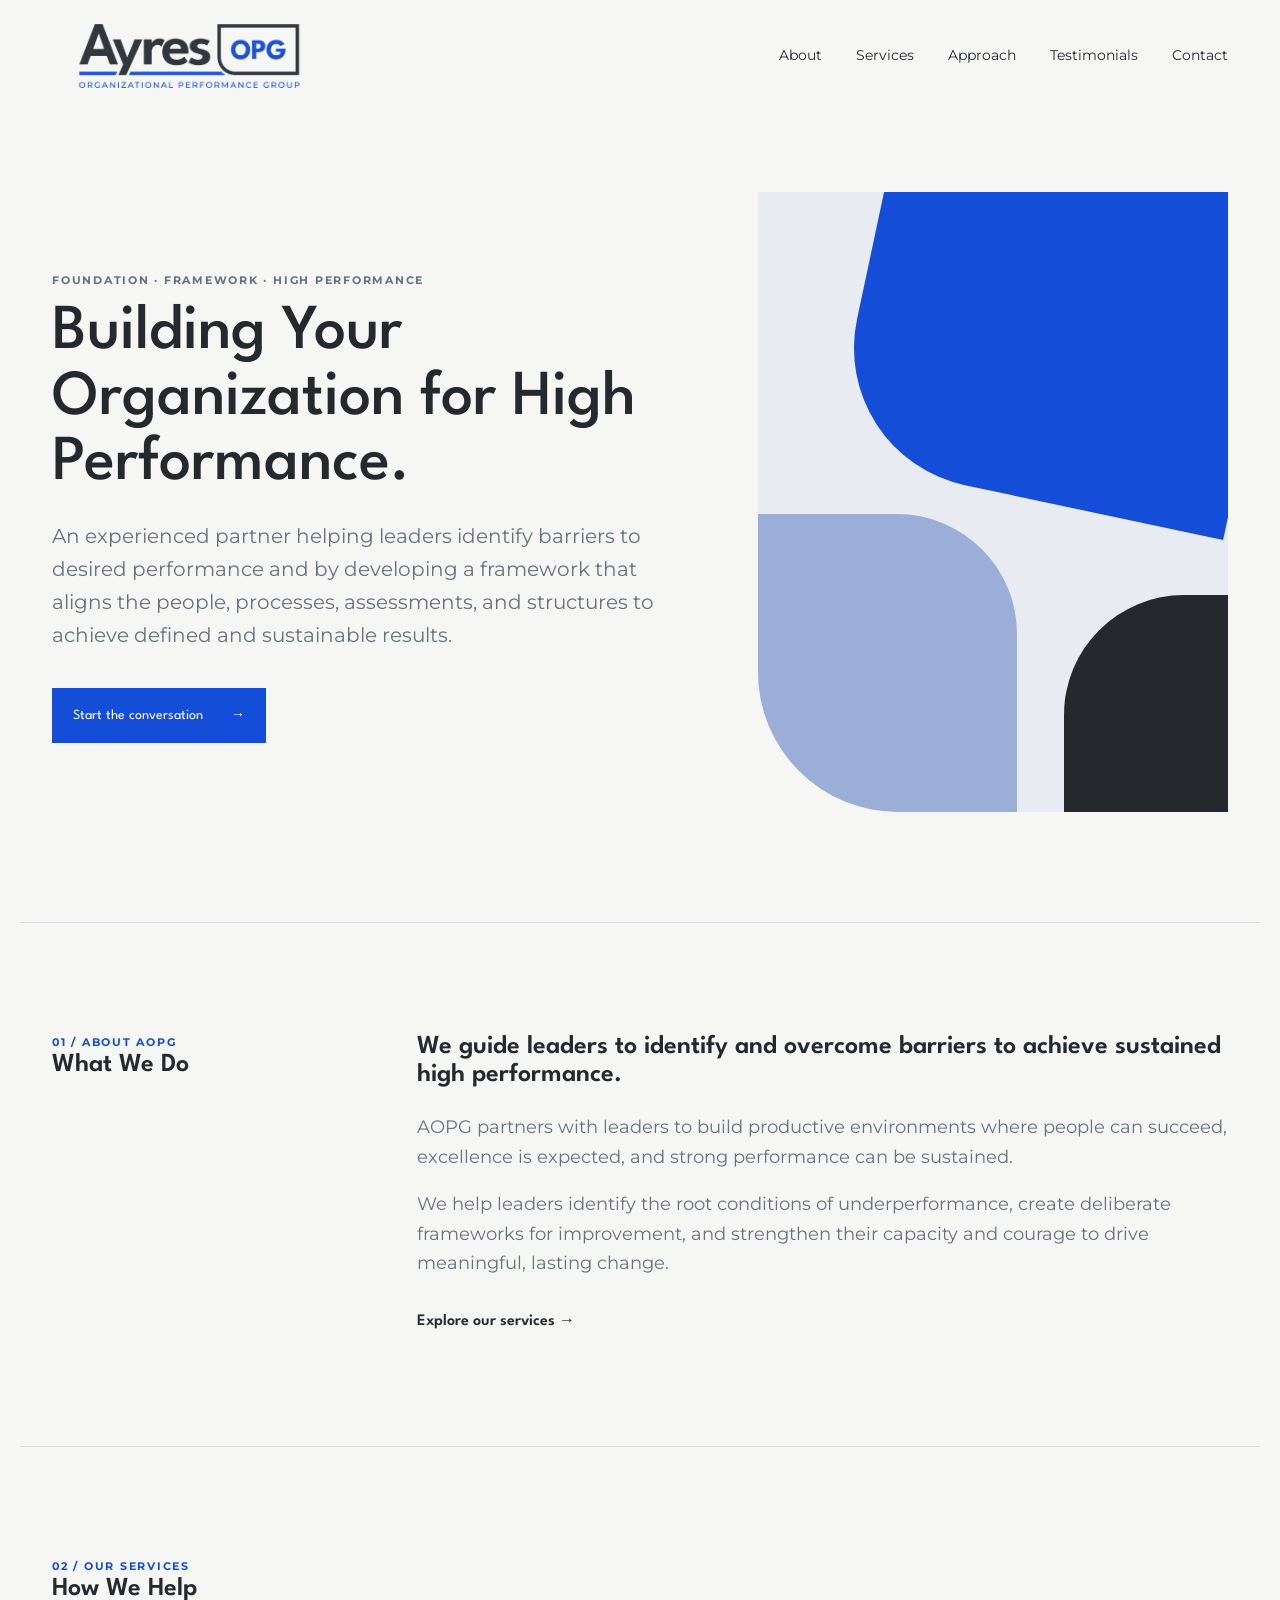
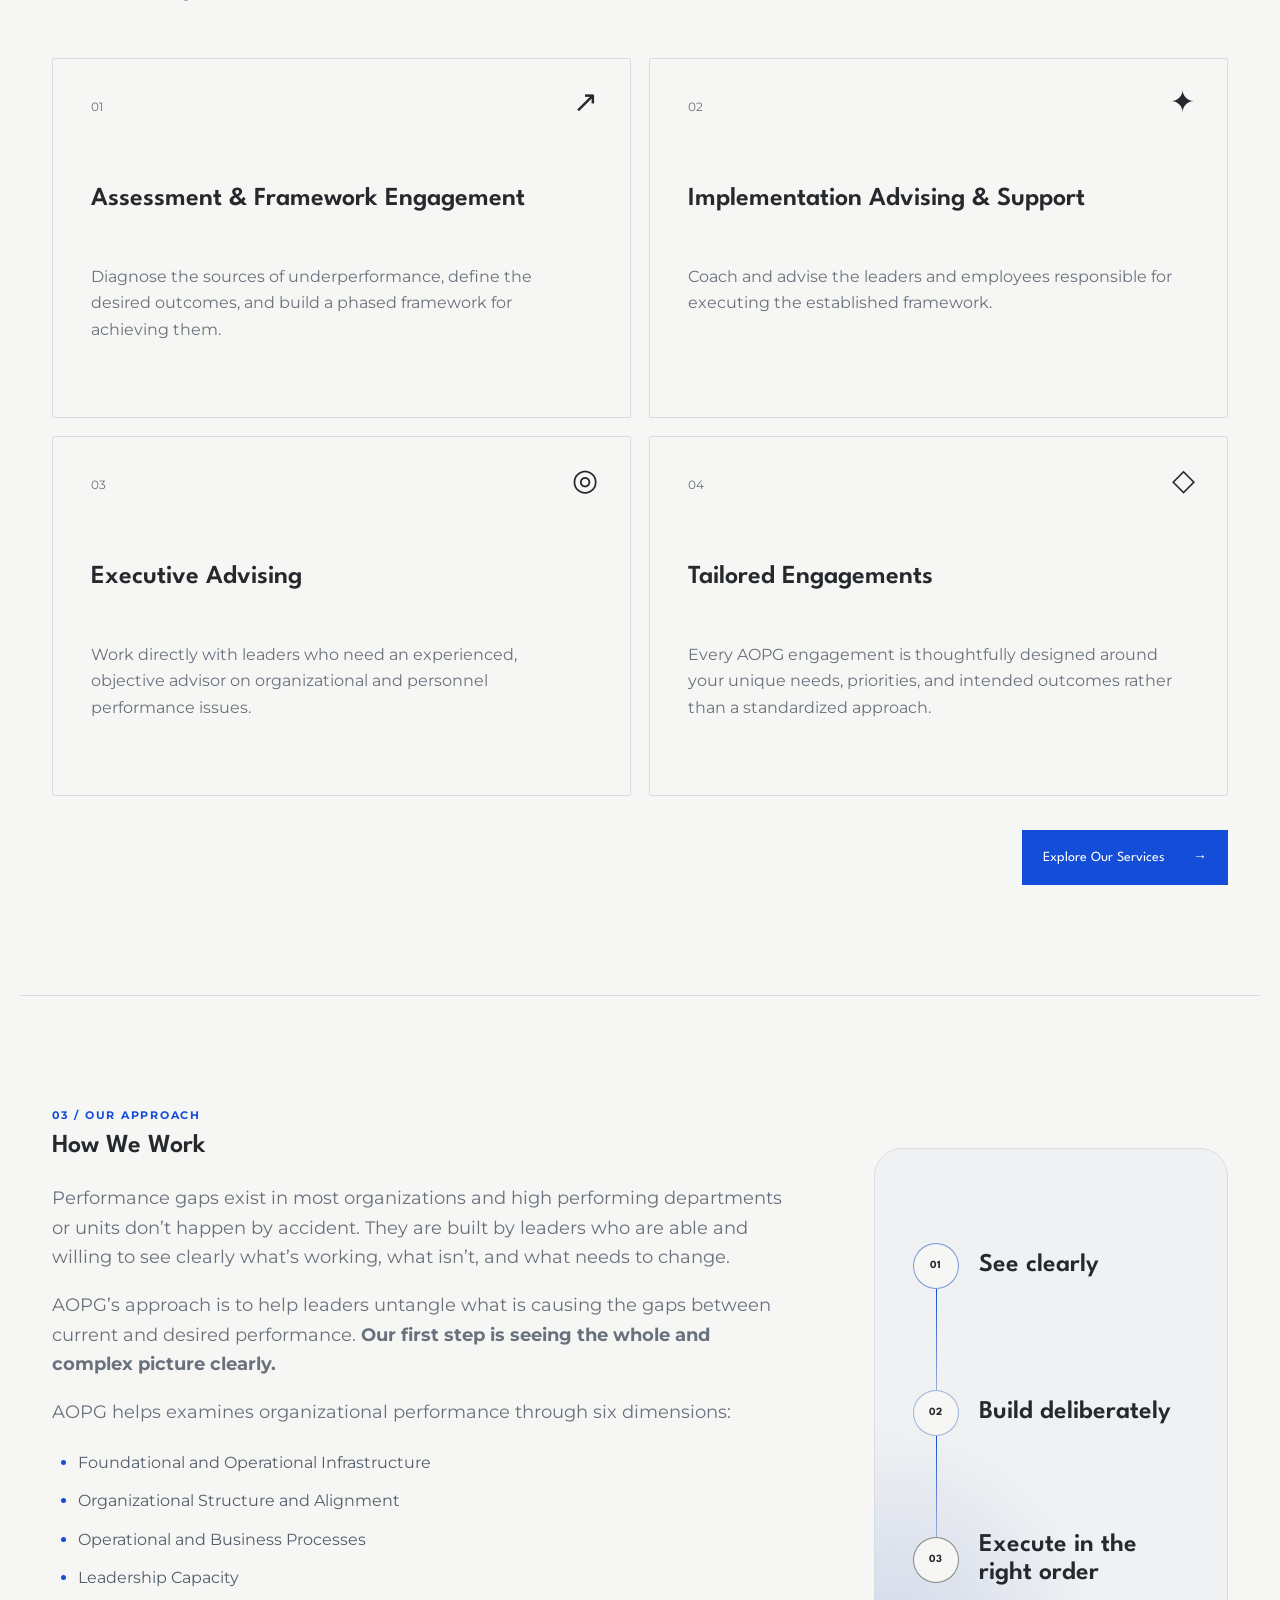
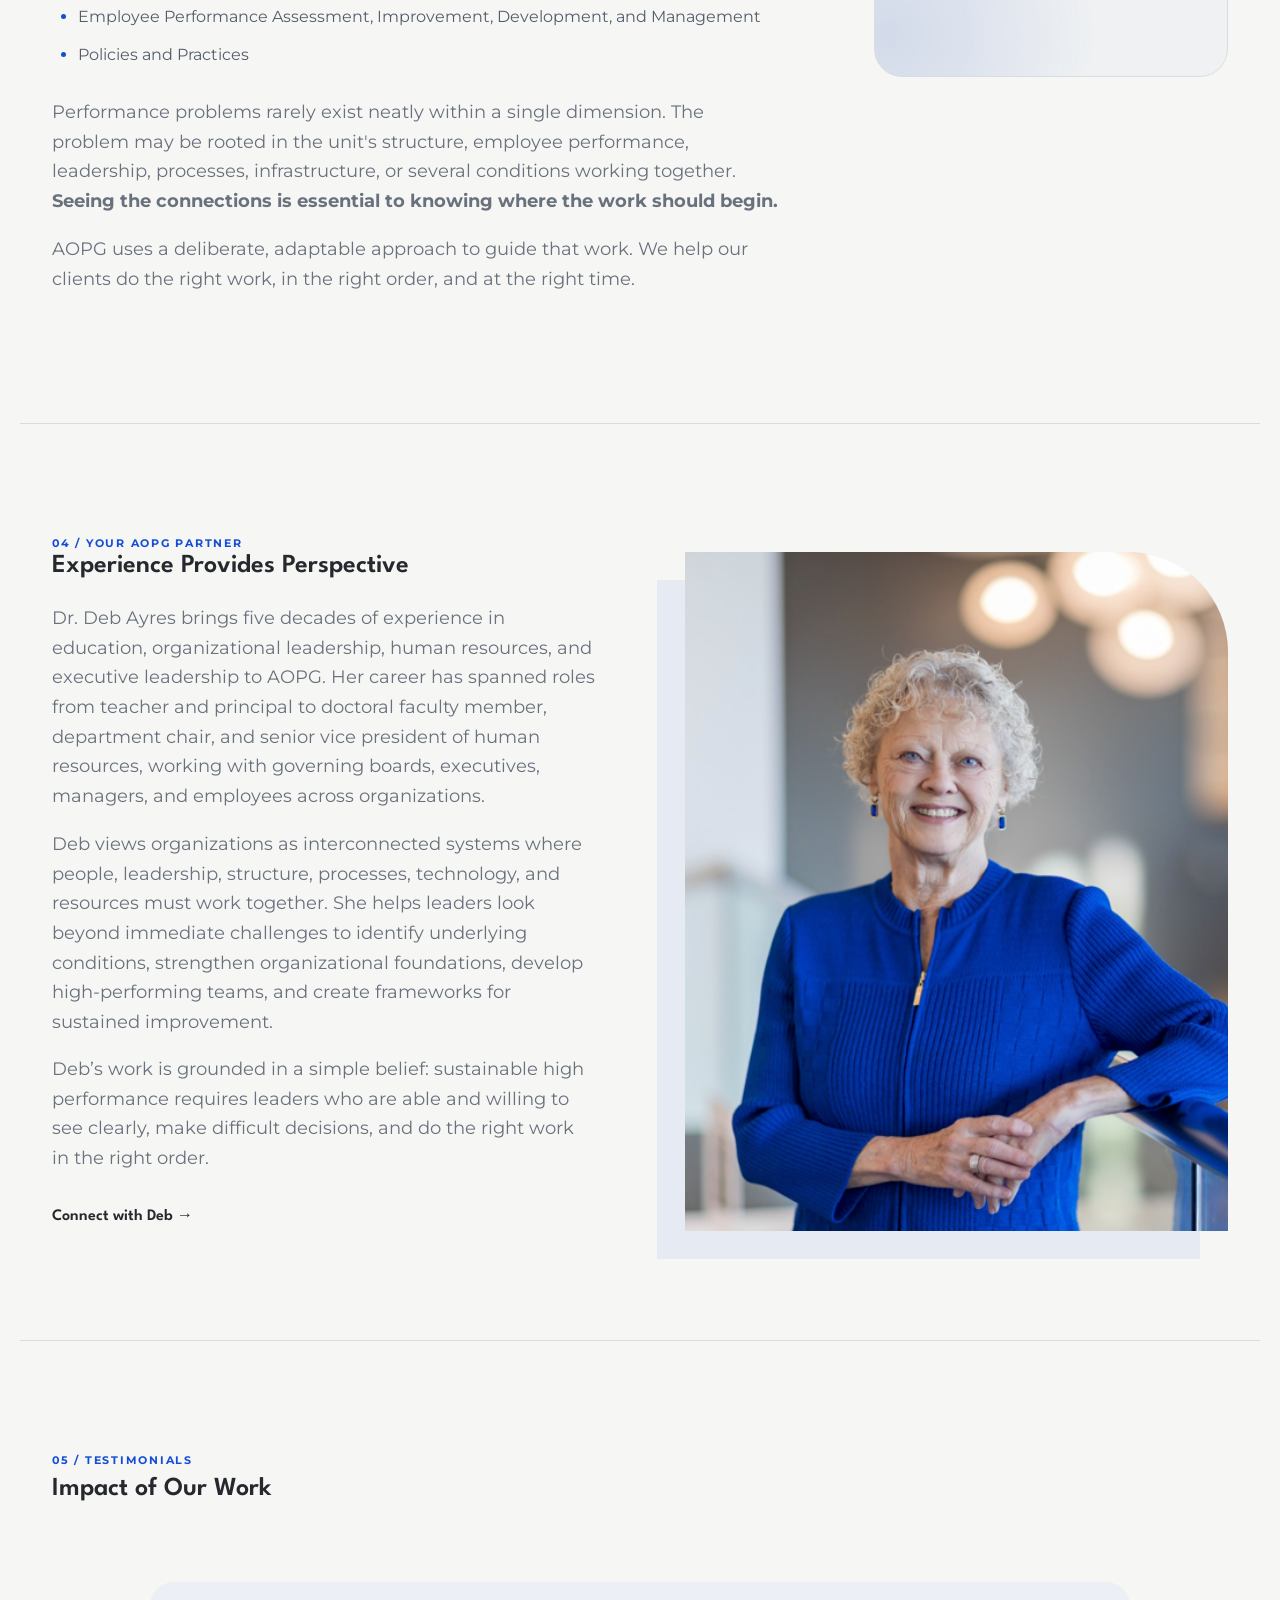
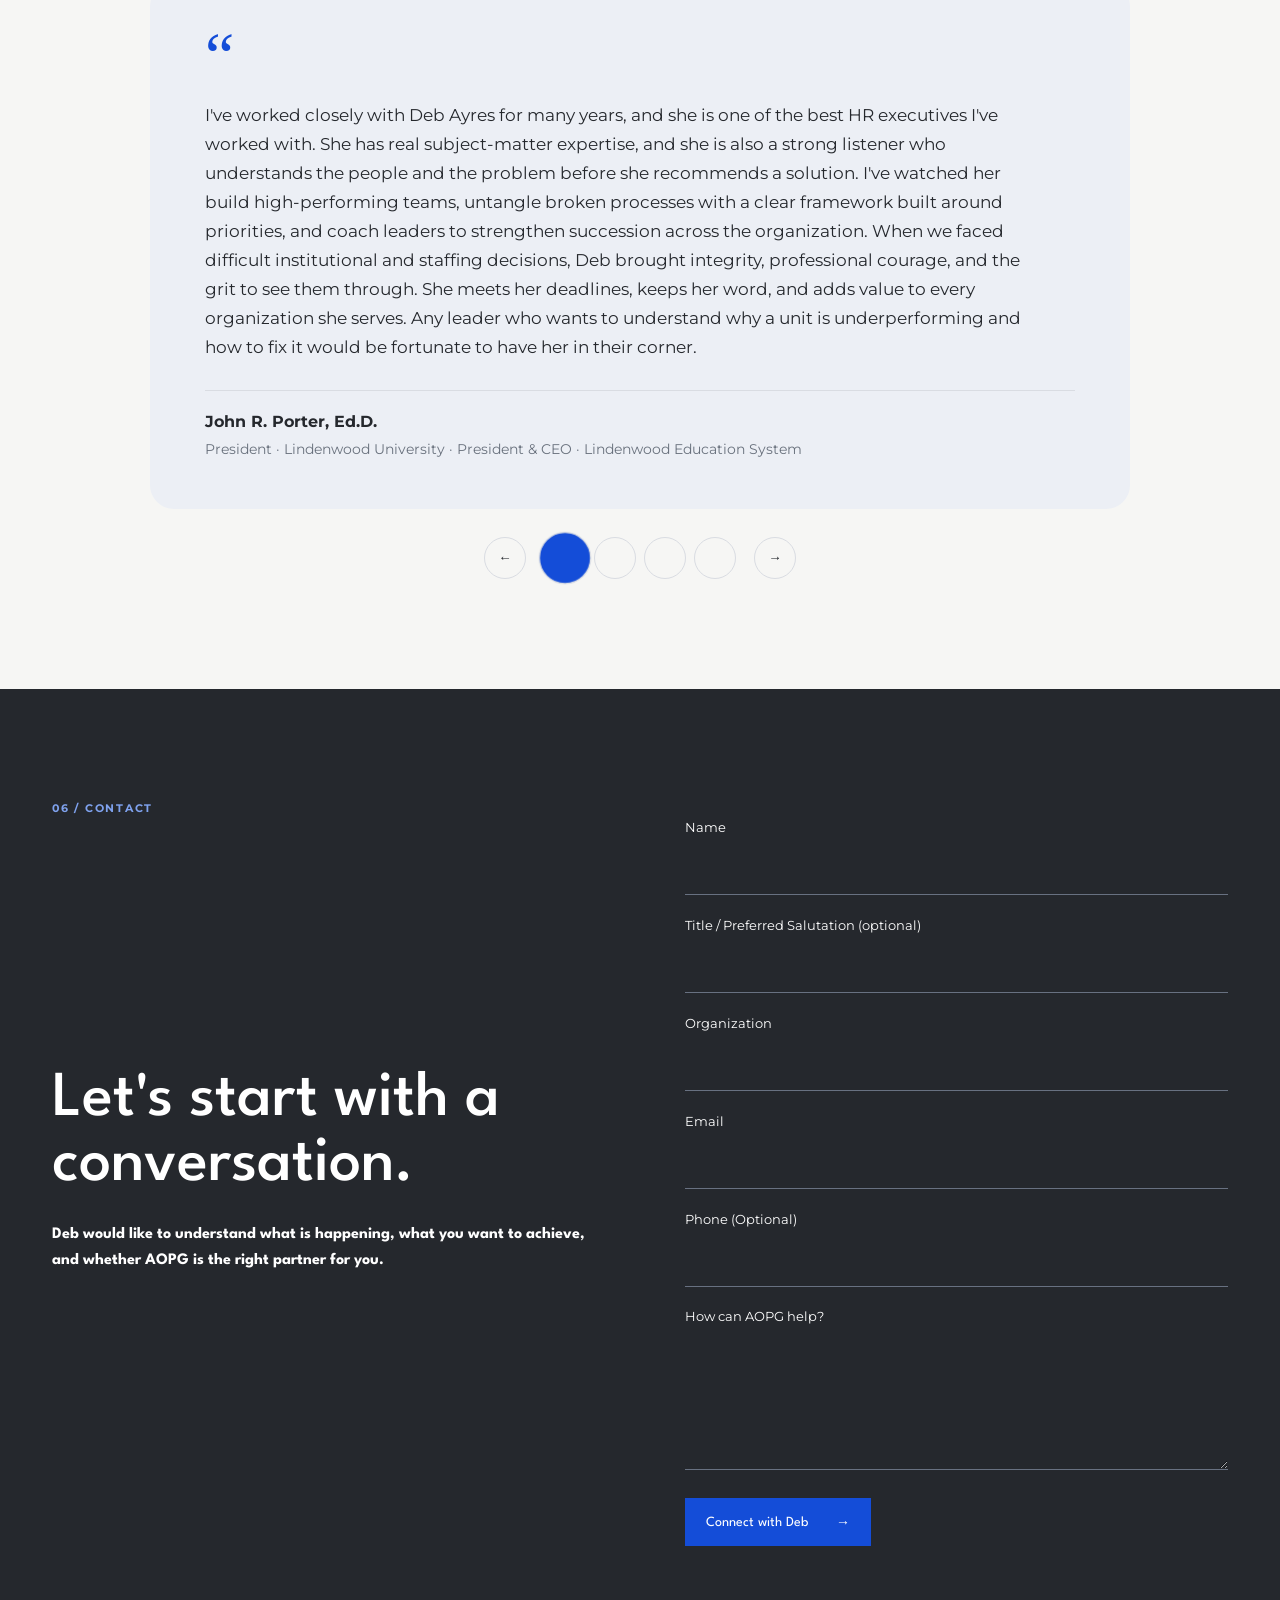
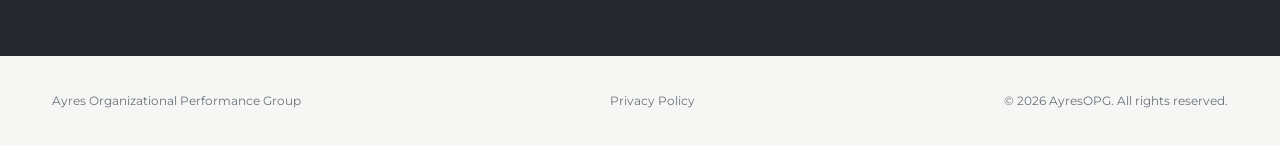
==== index.html @ f52b491e "Add files via upload" ====
<!doctype html>
<html lang="en">
<head>
  <meta charset="utf-8">
  <meta name="viewport" content="width=device-width, initial-scale=1">
  <meta name="description" content="Ayres Organizational Performance Group">
  <title>Ayres Organizational Performance Group</title>
  <link rel="preconnect" href="https://fonts.googleapis.com">
  <link rel="preconnect" href="https://fonts.gstatic.com" crossorigin>
  <link href="https://fonts.googleapis.com/css2?family=League+Spartan:wght@400;500;600;700&family=Montserrat:wght@400;500;600;700&display=swap" rel="stylesheet">
  <link rel="stylesheet" href="styles.css">
</head>
<body>
  <header class="site-header">
    <a class="brand" href="#top" aria-label="Ayres Organizational Performance Group home"><img src="logo1.png" alt="Ayres OPG"></a>
    <button class="menu-toggle" aria-expanded="false" aria-controls="site-nav">Menu</button>
    <nav id="site-nav" class="site-nav">
      <a href="#about">About</a>
      <a href="#services">Services</a>
      <a href="#approach">Approach</a>
      <a href="#testimonials">Testimonials</a>
      <a href="#contact" >Contact</a>
      <!-- <a class="nav-detail-link" href="services.html">Detailed Services</a> -->
    </nav>
  </header>

  <main id="top">
    <section class="hero section">
      <div class="hero-copy">
        <p class="eyebrow">Foundation · Framework · High Performance</p>
        <h2>Building Your Organization for High Performance.</h2>
        <p class="lead">An experienced partner helping leaders identify barriers to desired performance and by developing a framework that aligns the people, processes, assessments, and structures to achieve defined and sustainable results.</p>
        <a class="button" href="#contact">Start the conversation <span>→</span></a>
      </div>
      <div class="hero-art" aria-hidden="true">
        <div class="shape shape-one"></div>
        <div class="shape shape-two"></div>
        <div class="shape shape-three"></div>
      </div>
    </section>

<!-- 01 Intro Section -->

    <section id="about" class="intro section">
	<div class="section-heading">
      <div class="section-label">01 / About AOPG</div>
	  <h3>What We Do</h3>
	  <p></p>
	  </div>
      <div class="intro-content">
        <h3>We guide leaders to identify and overcome barriers to achieve sustained high performance.</h3>
        <p>AOPG partners with leaders to build productive environments where people can succeed, excellence is expected, and strong performance can be sustained.</p>
		<p>We help leaders identify the root conditions of underperformance, create deliberate frameworks for improvement, and strengthen their capacity and courage to drive meaningful, lasting change.</p>
        <a class="text-link" href="#services">Explore our services →</a>
      </div>
    </section>
	
<!-- End 01 Section -->

<!-- 02 Services Section -->

    <section id="services" class="services section">
      <div class="section-heading">
        <div class="section-label">02 / Our Services</div>
        <h3>How We Help</h3>
        <p></p>
      </div>

      <div class="service-grid">
        <article class="service-card">
          <span class="service-number">01</span>
          <div class="service-icon" aria-hidden="true"><span>↗</span></div>
          <h3>Assessment &amp; Framework Engagement</h3>
          <p>Diagnose the sources of underperformance, define the desired outcomes, and build a phased framework for achieving them.</p>
			<div class="service-hover-detail">AOPG helps leaders identify the causes of performance gaps, establish priorities, and build a deliberate framework for improvement—defining what needs to happen, in what order, and how success will be measured.</div>
          
        </article>
        <article class="service-card">
          <span class="service-number">02</span>
          <div class="service-icon" aria-hidden="true"><span>✦</span></div>
          <h3>Implementation Advising &amp; Support</h3>
          <p>Coach and advise the leaders and employees responsible for executing the established framework.</p>
			<div class="service-hover-detail">AOPG supports those responsible for the work as they put the framework into action. Advising and coaching help leaders navigate obstacles, assess progress, make necessary adjustments, and maintain focus on the desired outcomes. The client retains responsibility for execution.</div>
          
        </article>
        <article class="service-card">
          <span class="service-number">03</span>
          <div class="service-icon" aria-hidden="true"><span>◎</span></div>
          <h3>Executive Advising</h3>
          <p>Work directly with leaders who need an experienced, objective advisor on organizational and personnel performance issues.</p>
			<div class="service-hover-detail">Executive advising is integrated throughout AOPG engagements and is also available as a stand-alone service. Leaders can use AOPG as a trusted partner when evaluating difficult organizational or personnel issues, considering alternatives, making decisions, or determining the best path forward.</div>
          
        </article>
        <article class="service-card">
          <span class="service-number">04</span>
          <div class="service-icon" aria-hidden="true"><span>◇</span></div>
          <h3>Tailored Engagements</h3>
          <p>Every AOPG engagement is thoughtfully designed around your unique needs, priorities, and intended outcomes rather than a standardized approach.</p>
			<div class="service-hover-detail">Our work is driven by the information and understanding required to responsibly define the engagement to achieve your intended outcomes; not by a standardized template applied to all circumstances.  Recommended services will align with the breadth, depth, and level of engagement you request.</div>
          
        </article>
      </div>
      <div class="services-more">
        <a class="button" href="services.html">Explore Our Services <span>→</span></a>
      </div>
    </section>

<!-- End 02 Services Section -->

<!-- 03 Approach Section -->

    <section id="approach" class="split-section section">
      <div class="split-art" aria-hidden="true">
        <div class="abstract-circle"></div>
        <div class="abstract-square"></div>
      </div>
      <div class="split-copy">
        <div class="section-label">03 / Our Approach</div>
        <h3>How We Work</h3>
        <p>Performance gaps exist in most organizations and high performing departments or units don’t happen by accident. They are built by leaders who are able and willing to see clearly what’s working, what isn’t, and what needs to change.</p>
		<p>AOPG’s approach is to help leaders untangle what is causing the gaps between current and desired performance. <b>Our first step is seeing the whole and complex picture clearly.</b></p>
		<p>AOPG helps examines organizational performance through six dimensions:
		<ul>
			<li>Foundational and Operational Infrastructure</li>
			<li>Organizational Structure and Alignment</li>
			<li>Operational and Business Processes</li>
			<li>Leadership Capacity</li>
			<li>Employee Performance Assessment, Improvement, Development, and Management</li>
			<li>Policies and Practices</li>
		</ul></p>
		<p>Performance problems rarely exist neatly within a single dimension. The problem may be rooted in the unit's structure, employee performance, leadership, processes, infrastructure, or several conditions working together. <b>Seeing the connections is essential to knowing where the work should begin.</b></p>
		<p>AOPG uses a deliberate, adaptable approach to guide that work. We help our clients do the right work, in the right order, and at the right time.</p>
        
      </div>
    
      <div class="approach-visual" aria-hidden="true">
        <div class="approach-visual-line"></div>
        <div class="approach-step"><span>01</span><strong>See clearly</strong></div>
        <div class="approach-step"><span>02</span><strong>Build deliberately</strong></div>
        <div class="approach-step"><span>03</span><strong>Execute in the right order</strong></div>
      </div>
    </section>
	
<!-- End 03 Approach Section -->

<!-- 04 Leadership Section -->

    <section class="team section">
      <div class="section-label">04 / Your AOPG Partner</div>
      <div class="team-layout">
        <div>
          <h3>Experience Provides Perspective</h3>
          <p>Dr. Deb Ayres brings five decades of experience in education, organizational leadership, human resources, and executive leadership to AOPG. Her career has spanned roles from teacher and principal to doctoral faculty member, department chair, and senior vice president of human resources, working with governing boards, executives, managers, and employees across organizations.</p>
		  <p>Deb views organizations as interconnected systems where people, leadership, structure, processes, technology, and resources must work together. She helps leaders look beyond immediate challenges to identify underlying conditions, strengthen organizational foundations, develop high-performing teams, and create frameworks for sustained improvement.</p>
		  <p>Deb’s work is grounded in a simple belief: sustainable high performance requires leaders who are able and willing to see clearly, make difficult decisions, and do the right work in the right order.</p>
		  <a class="text-link" href="#contact">Connect with Deb →</a>
        </div>
        <div class="portrait-placeholder"><img src="https://hansentechllc.github.io/ayresopg/portrait.png" class="responsive-img" alt="Portrait of Deb Ayres"></div>
      </div>
    </section>

<!-- End 04 Leadership Section -->

<!-- 05 Testimonials Section -->

    <section id="testimonials" class="testimonials section">
      <div class="section-label">05 / Testimonials</div>
      <div class="testimonial-heading">
        <h3>Impact of Our Work</h3>
        <p></p>
      </div>

      <div class="testimonial-slider" aria-label="Client testimonials">
        <article class="testimonial-card active">
          <div class="quote-mark">“</div>
          <blockquote>I've worked closely with Deb Ayres for many years, and she is one of the best HR executives I've worked with. She has real subject-matter expertise, and she is also a strong listener who understands the people and the problem before she recommends a solution. I've watched her build high-performing teams, untangle broken processes with a clear framework built around priorities, and coach leaders to strengthen succession across the organization. When we faced difficult institutional and staffing decisions, Deb brought integrity, professional courage, and the grit to see them through. She meets her deadlines, keeps her word, and adds value to every organization she serves. Any leader who wants to understand why a unit is underperforming and how to fix it would be fortunate to have her in their corner. </blockquote>
          <div class="testimonial-person"><strong>John R. Porter, Ed.D.</strong><span>President · Lindenwood University · President & CEO · Lindenwood Education System</span></div>
        </article>
        <article class="testimonial-card">
          <div class="quote-mark">“</div>
          <blockquote>Dr. Ayres has a remarkable ability to balance the needs of an organization with the needs of its employees. She is knowledgeable, responsive, and always focused on finding practical solutions that support both the institution and its people. What I valued most was her willingness to challenge the status quo and look beyond the traditional way of doing things. She consistently brought innovative ideas and solutions to the table and was not afraid to ask the tough questions or challenge leadership to consider a bolder, better direction.<br>
She has a unique ability to take complex issues, see opportunities where others may see obstacles, and turn new ideas into practical strategies that move an organization forward. Her thoughtful approach, strong business acumen, and genuine commitment to employees made her an exceptional partner.<br>
Beyond her expertise, Dr. Ayres is the kind of leader and business partner people genuinely enjoy working with. I have no doubt that she will bring that same combination of insight, innovation, courage, and collaboration to her consulting work. Any organization looking for a strategic partner who will challenge conventional thinking and help them move confidently toward what’s next would be fortunate to work with her.</blockquote>
          <div class="testimonial-person"><strong>Jim Curran, MIB, GBDS</strong><span>Area Vice President · Gallagher St. Louis</span></div>
        </article>
        <article class="testimonial-card">
          <div class="quote-mark">“</div>
          <blockquote>I have had the privilege of working with Deb Ayres for nearly three decades.  Deb sees complex organizational challenges with remarkable clarity, leading to effective action plans that she and her team execute. Deb brings candor, sound judgment, and professional courage to her work with senior leaders, offering counsel that is both thoughtful and direct. She has a rare ability to cut through complexity, identify the decisions and actions that matter most, and keep leaders focused on achieving higher performance. Above all, Deb combines principled executive insight with an unwavering commitment to institutional excellence</blockquote>
          <div class="testimonial-person"><strong>Kevin McLaughlin, J.D.</strong><span>Co-Managing Partner · UB Greensfelder LLP</span></div>
        </article>
		<article class="testimonial-card">
          <div class="quote-mark">“</div>
          <blockquote>If your organization is struggling to understand why performance has stalled or what needs to change, Deb is exactly the type of advisor you want at the table. I have seen firsthand how effectively she evaluates talent, defines performance standards, strengthens team dynamics, and guides leaders through difficult organizational decisions. Deb combines strategic insight with a practical, people-centered approach that helps organizations make meaningful improvements without creating unnecessary upheaval. Her ability to align talent, culture, and organizational objectives consistently leads to stronger performance and better business outcomes. I recommend her without hesitation.</blockquote>
          <div class="testimonial-person"><strong>Edward Rataj, CCP, CECP, ACCP, MCCP</strong><span>Sr. Managing Director, Compensation Consulting · CBIZ</span></div>
        </article>
      </div>

      <div class="testimonial-controls">
        <button type="button" class="testimonial-prev" aria-label="Previous testimonial">←</button>
        <div class="testimonial-dots" aria-label="Choose testimonial"></div>
        <button type="button" class="testimonial-next" aria-label="Next testimonial">→</button>
      </div>
    </section>
	
<!-- End 05 Testimonials Section -->

<!-- 06 Contact Section -->

    <section id="contact" class="contact section">
      <div class="section-label">06 / Contact</div>
      <div class="contact-layout">
        <div>
          <h2>Let's start with a conversation.</h2>
          <p></p>
		  <h4>Deb would like to understand what is happening, what you want to achieve, and whether AOPG is the right partner for you.</h4>
          <!--<a class="button" href="mailto:hello@example.com">Start the Conversation <span>→</span></a>-->
        </div>
        <form class="contact-form" action="https://formspree.io/f/mrpepajr" method="POST">
          <input type="hidden" name="_subject" value="New AOPG website inquiry">
          <label>Name<input type="text" name="name" autocomplete="name" required></label>
		  <label>Title / Preferred Salutation (optional)<input type="text" name="title" autocomplete="title"></label>
		  <label>Organization<input type="text" name="organization" autocomplete="organization" required></label>
          <label>Email<input type="email" name="email" autocomplete="email" required></label>
		  <label>Phone (Optional)<input type="tel" name="phone" autocomplete="phone"></label>
          <label>How can AOPG help?<textarea name="message" rows="5" required></textarea></label>
          <button class="button" type="submit">Connect with Deb <span>→</span></button>
          <p class="form-status" role="status" aria-live="polite" hidden></p>
        </form>
      </div>
    </section>
	
<!-- End 06 Contact Section -->
	
  </main>

  <footer class="site-footer">
    <div>Ayres Organizational Performance Group</div>
    <!-- <div>Strategy · Leadership · Culture</div> -->
	<div><a href="privacy.html">Privacy Policy</a></div>
    <div>© 2026 AyresOPG. All rights reserved.</div>
  </footer>

  <script src="script.js"></script>
</body>
</html>
---- styles.css ----
* { box-sizing: border-box; }
:root {
  --ink: #1d2927;
  --muted: #68716f;
  --paper: #f7f5f0;
  --accent: #b37700;
  --teal: #9db9b1;
  --line: #d8d8d1;
  --max: 1240px;
}
html { scroll-behavior: smooth; }
body {
  margin: 0;
  color: var(--ink);
  background: var(--paper);
  font-family: "DM Sans", sans-serif;
  line-height: 1.65;
}
a { color: inherit; text-decoration: none; }
.site-header {
  position: sticky; top: 0; z-index: 10;
  display: flex; align-items: center; justify-content: space-between;
  max-width: var(--max); margin: auto; padding: 24px 32px;
  background: rgba(247,245,240,.92); backdrop-filter: blur(10px);
}
.brand { font-size: 14px; line-height: 1.05; font-weight: 700; letter-spacing: .14em; }
.site-nav { display: flex; gap: 34px; font-size: 14px; }
.site-nav a:hover, .text-link:hover { opacity: .55; }
.menu-toggle { display:none; border:0; background:none; font:inherit; }
.section { max-width: var(--max); margin: auto; padding: 110px 32px; }
.hero {
  min-height: 82vh; display:grid; grid-template-columns: 1.15fr .85fr;
  align-items:center; gap:70px; padding-top:80px;
}
.eyebrow, .section-label { text-transform:uppercase; letter-spacing:.16em; font-size:11px; font-weight:700; color:var(--muted); }
h1, h2, h3 { margin:0 0 24px; line-height:1.08; }
h1 { font-size: clamp(48px, 7vw, 92px); max-width:900px; font-weight:500; }
h1 em { font-family:"Playfair Display", serif; font-weight:500; }
h2 { font-size:clamp(38px, 5vw, 64px); font-weight:500; }
h3 { font-size:26px; font-weight:600; }
.lead { max-width:620px; color:var(--muted); font-size:20px; margin:0 0 36px; }
.button {
  display:inline-flex; gap:28px; align-items:center; padding:15px 20px;
  background:var(--ink); color:white; border:1px solid var(--ink);
  font-size:14px; transition:.2s ease;
}
.button:hover { background:transparent; color:var(--ink); }
.hero-art { min-height:560px; position:relative; }
.shape { position:absolute; }
.shape-one { width:58%; aspect-ratio:1; right:7%; top:4%; background:var(--accent); border-radius:48% 52% 42% 58%; transform:rotate(12deg); }
.shape-two { width:48%; aspect-ratio:1; left:2%; bottom:9%; background:var(--teal); border-radius:48% 52% 60% 40%; }
.shape-three { width:26%; aspect-ratio:1; right:0; bottom:0; background:var(--ink); border-radius:50%; }
.intro { display:grid; grid-template-columns: 1fr 2.5fr; gap:40px; border-top:1px solid var(--line); }
.intro-content { max-width:900px; }
.intro-content p, .section-heading p, .split-copy p, .team p, .contact p { color:var(--muted); font-size:18px; }
.text-link { display:inline-block; margin-top:12px; font-weight:600; }
.services { border-top:1px solid var(--line); }
.section-heading { max-width:760px; margin-bottom:55px; }
.service-grid { display:grid; grid-template-columns:repeat(2,1fr); gap:1px; background:var(--line); }
.service-card { background:var(--paper); min-height:330px; padding:40px; display:flex; flex-direction:column; }
.service-number { font-size:12px; color:var(--muted); margin-bottom:auto; }
.service-card p { color:var(--muted); max-width:520px; margin-top:0; }
.service-card a { margin-top:auto; font-weight:600; }
.split-section { display:grid; grid-template-columns:1fr 1fr; gap:90px; align-items:center; }
.split-art { min-height:500px; position:relative; background:#e8e5dd; overflow:hidden; }
.abstract-circle { position:absolute; width:65%; aspect-ratio:1; border-radius:50%; background:var(--teal); top:9%; left:14%; }
.abstract-square { position:absolute; width:35%; aspect-ratio:1; background:var(--accent); right:6%; bottom:7%; transform:rotate(18deg); }
.team { border-top:1px solid var(--line); }
.team-layout, .contact-layout { display:grid; grid-template-columns:1fr 1fr; gap:90px; align-items:center; }
.portrait-placeholder { min-height:460px; display:grid; place-items:center; background:#ddd9d0; color:#888; letter-spacing:.15em; }
.contact { background:var(--ink); color:white; max-width:none; padding-left:max(32px, calc((100vw - var(--max))/2 + 32px)); padding-right:max(32px, calc((100vw - var(--max))/2 + 32px)); }
.contact .section-label, .contact p { color:#bac2bf; }
.contact-form { display:grid; gap:20px; }
.contact-form label { font-size:13px; }
input, textarea { width:100%; display:block; margin-top:8px; padding:13px 0; border:0; border-bottom:1px solid #71807b; background:transparent; color:white; font:inherit; outline:none; }
.contact .button { margin-top:8px; justify-self:start; background:white; color:var(--ink); border-color:white; }
.contact .button:hover { background:transparent; color:white; }
.site-footer { max-width:var(--max); margin:auto; padding:35px 32px; display:flex; justify-content:space-between; gap:20px; font-size:12px; color:var(--muted); }

@media (max-width: 800px) {
  .site-header { padding:18px 22px; }
  .menu-toggle { display:block; cursor:pointer; }
  .site-nav { display:none; position:absolute; top:70px; left:0; right:0; padding:20px 22px; flex-direction:column; gap:16px; background:var(--paper); border-bottom:1px solid var(--line); }
  .site-nav.open { display:flex; }
  .section { padding:80px 22px; }
  .hero, .intro, .split-section, .team-layout, .contact-layout { grid-template-columns:1fr; gap:45px; }
  .hero { min-height:auto; padding-top:70px; }
  .hero-art { min-height:380px; }
  .service-grid { grid-template-columns:1fr; }
  .service-card { min-height:280px; }
  .split-art { min-height:360px; order:2; }
  .site-footer { flex-direction:column; padding:30px 22px; }
}

/* Scroll reveal / motion system */
.reveal, .reveal-left, .reveal-right, .reveal-pop {
  opacity: 0;
  will-change: transform, opacity;
  transition: opacity .8s cubic-bezier(.22,1,.36,1), transform .9s cubic-bezier(.22,1,.36,1);
}
.reveal { transform: translateY(42px); }
.reveal-left { transform: translateX(-55px); }
.reveal-right { transform: translateX(55px); }
.reveal-pop { transform: translateY(30px) scale(.88); }
.revealed { opacity: 1; transform: none; }

.hero .hero-copy > * { opacity: 0; transform: translateY(28px); animation: heroIn .85s cubic-bezier(.22,1,.36,1) forwards; }
.hero .hero-copy .eyebrow { animation-delay: .08s; }
.hero .hero-copy h1 { animation-delay: .18s; }
.hero .hero-copy .lead { animation-delay: .30s; }
.hero .hero-copy .button { animation-delay: .42s; }
.hero-art { animation: heroArtIn 1.2s cubic-bezier(.22,1,.36,1) .12s both; }
@keyframes heroIn { to { opacity: 1; transform: none; } }
@keyframes heroArtIn { from { opacity: 0; transform: translateY(45px) scale(.94) rotate(-3deg); } to { opacity: 1; transform: none; } }

.shape, .abstract-circle, .abstract-square { transition: transform 1.2s cubic-bezier(.22,1,.36,1); }
.hero-art:hover .shape-one { transform: rotate(18deg) translate(8px,-8px); }
.hero-art:hover .shape-two { transform: translate(-8px,8px); }
.hero-art:hover .shape-three { transform: translate(5px,-5px); }

.service-card { transition: transform .45s cubic-bezier(.22,1,.36,1), box-shadow .45s ease; }
.service-card:hover { transform: translateY(-10px); box-shadow: 0 22px 45px rgba(29,41,39,.10); position:relative; z-index:2; }
.service-card:hover .service-number { transform: translateX(7px); }
.service-number { display:inline-block; transition: transform .35s ease; }

@media (prefers-reduced-motion: reduce) {
  html { scroll-behavior: auto; }
  *, *::before, *::after { animation-duration: .01ms !important; animation-iteration-count: 1 !important; transition-duration: .01ms !important; }
  .reveal, .reveal-left, .reveal-right, .reveal-pop { opacity: 1; transform:none; }
}

/* Enhanced service cards */
.services { overflow: hidden; }
.service-grid { overflow: visible; background: transparent; gap: 18px; }
.service-card {
  position: relative; overflow: hidden; isolation: isolate;
  min-height: 360px; border: 1px solid var(--line); border-radius: 2px;
  padding: 38px;
  transition: transform .6s cubic-bezier(.22,1,.36,1), box-shadow .6s ease, border-color .4s ease;
}
.service-card::before {
  content:""; position:absolute; inset:0; z-index:-1;
  background: radial-gradient(circle at 85% 10%, rgba(220,165,161,.28), transparent 34%),
              linear-gradient(135deg, transparent 55%, rgba(157,185,177,.12));
  opacity:0; transform:scale(1.12);
  transition:opacity .6s ease, transform .8s cubic-bezier(.22,1,.36,1);
}
.service-card::after {
  content:""; position:absolute; width:150px; height:150px; right:-75px; top:-75px;
  border:0px solid rgba(29,41,39,.14); border-radius:50%;
  transition:transform .8s cubic-bezier(.22,1,.36,1), opacity .5s ease;
}
.service-card:nth-child(2)::before { background:radial-gradient(circle at 15% 85%, rgba(157,185,177,.30), transparent 36%), linear-gradient(135deg, transparent 55%, rgba(220,165,161,.10)); }
.service-card:nth-child(3)::before { background:radial-gradient(circle at 85% 85%, rgba(157,185,177,.25), transparent 35%), linear-gradient(135deg, rgba(220,165,161,.08), transparent 60%); }
.service-card:nth-child(4)::before { background:radial-gradient(circle at 15% 15%, rgba(220,165,161,.25), transparent 35%), linear-gradient(135deg, transparent 55%, rgba(157,185,177,.12)); }
.service-card:hover { transform:translateY(-14px) rotate(-.4deg); box-shadow:0 28px 60px rgba(29,41,39,.13); border-color:rgba(29,41,39,.28); }
.service-card:hover::before { opacity:1; transform:scale(1); }
.service-card:hover::after { transform:scale(1.7); opacity:.5; }
.service-icon {
  position:absolute; top:31px; right:32px; width:58px; height:58px;
  display:grid; place-items:center; border:1px solid rgba(29,41,39,.16);
  border-radius:50%; font-size:25px;
  transition:transform .65s cubic-bezier(.22,1,.36,1), background .4s ease;
}
.service-card:hover .service-icon { transform:rotate(18deg) scale(1.12); background:rgba(255,255,255,.42); }
.service-card h3 { margin-top:68px; position:relative; z-index:2; }
.service-card p, .service-card a { position:relative; z-index:2; }
.service-card p { transition:transform .45s ease; }
.service-card:hover p { transform:translateY(-2px); }
.service-card a { display:inline-flex; align-items:center; gap:12px; width:fit-content; }
.card-arrow {
  display:inline-grid; place-items:center; width:27px; height:27px;
  border:1px solid currentColor; border-radius:50%; font-size:13px;
  transition:transform .4s ease;
}
.service-card:hover .card-arrow { transform:translate(4px,-4px); }

/* Testimonials */
.testimonials { border-top:1px solid var(--line); overflow:hidden; }
.testimonial-heading { display:flex; justify-content:space-between; align-items:end; gap:40px; margin:5px 0 55px; }
.testimonial-heading h2 { margin:0; }
.testimonial-heading p { max-width:360px; margin:0 0 5px; color:var(--muted); font-size:17px; }
.testimonial-slider { position:relative; min-height:360px; max-width:980px; margin:auto; }
.testimonial-card {
  position:absolute; inset:0; padding:48px 55px; background:#ebe8e0;
  opacity:0; transform:translateX(55px) scale(.97); pointer-events:none;
  transition:opacity .55s ease, transform .7s cubic-bezier(.22,1,.36,1);
}
.testimonial-card.active { opacity:1; transform:none; pointer-events:auto; }
.quote-mark { font-family:"Playfair Display",serif; font-size:80px; line-height:.65; color:var(--accent); }
.testimonial-card blockquote { margin:20px 0 35px; max-width:820px; font-family:"Playfair Display",serif; font-size:clamp(25px,3vw,38px); line-height:1.25; }
.testimonial-person { display:flex; flex-direction:column; gap:2px; }
.testimonial-person span { color:var(--muted); font-size:14px; }
.testimonial-controls { display:flex; justify-content:center; align-items:center; gap:18px; margin-top:28px; }
.testimonial-controls button {
  width:42px; height:42px; border:1px solid var(--line); border-radius:50%;
  background:transparent; color:var(--ink); cursor:pointer; transition:.25s ease;
}
.testimonial-controls button:hover { background:var(--ink); color:white; border-color:var(--ink); }
.testimonial-dots { display:flex; gap:8px; }
.testimonial-dot { width:7px; height:7px; padding:0; border:0; border-radius:50%; background:var(--line); cursor:pointer; }
.testimonial-dot.active { background:var(--ink); transform:scale(1.25); }

@media (max-width:800px) {
  .site-nav { max-height:80vh; overflow:auto; }
  .service-grid { gap:14px; }
  .service-card { min-height:330px; padding:30px; }
  .service-icon { top:24px; right:24px; width:50px; height:50px; }
  .service-card h3 { margin-top:60px; }
  .testimonial-heading { display:block; margin-bottom:35px; }
  .testimonial-heading p { margin-top:18px; }
  .testimonial-slider { min-height:460px; }
  .testimonial-card { padding:35px 28px; }
  .testimonial-card blockquote { font-size:27px; }
}
@media (prefers-reduced-motion:reduce) {
  .service-card:hover { transform:none; }
  .service-card::before,.service-card::after,.service-icon,.card-arrow { transition:none; }
}


/* Service hover details */
.service-hover-detail {
  position: absolute; left: 38px; right: 38px; bottom: 72px;
  padding: 16px 18px; background: rgba(247,245,240,.94);
  border-left: 2px solid var(--accent); color: var(--ink);
  font-size: 14px; line-height: 1.5; opacity: 0;
  transform: translateY(14px); pointer-events: none;
  transition: opacity .4s ease, transform .5s cubic-bezier(.22,1,.36,1); z-index: 3;
}
.service-card:hover .service-hover-detail,
.service-card:focus-within .service-hover-detail { opacity: 1; transform: none; }
.service-card:hover p { opacity: .35; }
.nav-detail-link { font-weight: 600; }
.services-more { display:flex; justify-content:flex-end; margin-top:34px; }

/* Dedicated services page */
.detail-hero {
  min-height:76vh; display:grid; grid-template-columns:1.1fr .9fr;
  align-items:center; gap:70px; padding-top:80px;
}
.detail-hero-copy h1 { max-width:820px; }
.detail-hero-art { min-height:500px; position:relative; overflow:hidden; }
.detail-shape { position:absolute; }
.detail-shape-one { width:66%; aspect-ratio:1; right:6%; top:4%; background:var(--teal); border-radius:52% 48% 40% 60%; transform:rotate(-12deg); }
.detail-shape-two { width:44%; aspect-ratio:1; left:4%; bottom:8%; background:var(--accent); border-radius:50%; }
.detail-shape-three { width:23%; aspect-ratio:1; right:0; bottom:0; background:var(--ink); border-radius:50%; }
.detail-intro { display:grid; grid-template-columns:1fr 2.5fr; gap:40px; border-top:1px solid var(--line); }
.detail-intro > div:last-child { max-width:900px; }
.detail-intro p { color:var(--muted); font-size:18px; }
.service-detail-list { padding-top:30px; }
.service-detail-block {
  position:relative; display:grid; grid-template-columns:90px 1fr 220px; gap:45px;
  padding:85px 0; border-top:1px solid var(--line); overflow:hidden;
}
.service-detail-block:last-child { border-bottom:1px solid var(--line); }
.service-detail-index { font-size:13px; color:var(--muted); letter-spacing:.12em; }
.service-detail-copy { position:relative; z-index:2; max-width:760px; }
.service-detail-copy h2 { max-width:760px; margin-bottom:25px; }
.service-detail-copy > p:not(.eyebrow) { color:var(--muted); font-size:18px; max-width:680px; }
.service-detail-copy ul { margin:30px 0 0; padding-left:20px; display:grid; gap:11px; }
.detail-accent {
  align-self:center; justify-self:end; width:170px; aspect-ratio:1; border-radius:50%; opacity:.9;
  transition:transform .8s cubic-bezier(.22,1,.36,1);
}
.service-detail-block:hover .detail-accent { transform:scale(1.08) rotate(8deg); }
.detail-accent-one { background:var(--accent); border-radius:45% 55% 60% 40%; }
.detail-accent-two { background:var(--teal); }
.detail-accent-three { background:var(--ink); border-radius:42% 58% 52% 48%; }
.detail-accent-four { background:#d9d4ca; border:22px solid var(--accent); }
.detail-cta { border-top:1px solid var(--line); }
.detail-cta > div { max-width:900px; }
.detail-cta h2 { max-width:800px; }

@media (max-width:800px) {
  .services-more { justify-content:flex-start; }
  .service-hover-detail {
    position:static; margin-top:18px; opacity:1; transform:none;
    background:transparent; padding:0 0 4px 14px; pointer-events:auto;
  }
  .service-card:hover p { opacity:1; }
  .detail-hero, .detail-intro { grid-template-columns:1fr; gap:45px; }
  .detail-hero { min-height:auto; padding-top:70px; }
  .detail-hero-art { min-height:360px; }
  .service-detail-block { grid-template-columns:1fr; gap:18px; padding:65px 0; }
  .detail-accent { width:115px; position:absolute; right:0; top:52px; opacity:.28; }
  .service-detail-copy { padding-right:25px; }
}
@media (prefers-reduced-motion:reduce) {
  .service-hover-detail, .detail-accent { transition:none; }
}


/* Responsive leadership portrait */
.portrait-placeholder {
  width: 100%;
  min-height: 0;
  aspect-ratio: 4 / 5;
  overflow: hidden;
  position: relative;
  background: #ddd9d0;
}

.portrait-placeholder .responsive-img {
  display: block;
  width: 100%;
  height: 100%;
  max-width: 100%;
  object-fit: cover;
  object-position: center center;
}

@media (max-width: 800px) {
  .portrait-placeholder {
    width: min(100%, 560px);
    aspect-ratio: 4 / 5;
    margin-inline: auto;
  }
}

@media (max-width: 480px) {
  .portrait-placeholder {
    aspect-ratio: 3 / 4;
  }
}

/* Requested refinements */
.split-section { border-top: 1px solid var(--line); }

@media (hover: hover) and (pointer: fine) {
  .service-card > .service-number,
  .service-card > .service-icon,
  .service-card > h3,
  .service-card > p,
  .service-card > a {
    transition: opacity .28s ease, transform .38s cubic-bezier(.22,1,.36,1);
  }

  .service-card .service-hover-detail {
    top: 0; right: 0; bottom: 0; left: 0;
    display: flex; align-items: center;
    padding: 42px;
    background: transparent;
    border-left: 0;
    color: var(--ink);
    font-size: 17px;
    line-height: 1.65;
    opacity: 0;
    transform: translateY(12px);
    pointer-events: none;
    z-index: 5;
  }

  .service-card:hover { background: transparent; }
  .service-card:hover::before,
  .service-card:hover::after { opacity: 0; }

  .service-card:hover > .service-number,
  .service-card:hover > .service-icon,
  .service-card:hover > h3,
  .service-card:hover > p,
  .service-card:hover > a {
    opacity: 0;
    transform: translateY(-8px);
    pointer-events: none;
  }

  .service-card:hover .service-hover-detail {
    opacity: 1;
    transform: none;
  }
}

@media (hover: none), (pointer: coarse) {
  .service-hover-detail { display: none; }
}

.testimonial-card {
  border-radius: 24px;
  overflow: hidden;
}
@media (max-width: 800px) {
  .testimonial-card { border-radius: 18px; }
}


/* === Service-card interaction refinement ===
   Restore the colored hover character while keeping the card surface transparent. */
@media (hover: hover) and (pointer: fine) {
  .service-card:hover {
    background: transparent;
  }

  /* Restore each card's original colored mouseover artwork. */
  .service-card:hover::before {
    opacity: 1;
    transform: scale(1);
  }

  /* Keep the secondary decorative circle subtle rather than removing it. */
  .service-card:hover::after {
    opacity: .35;
    transform: scale(1.7);
  }

  /* Only the expanded copy is visible over the hover artwork. */
  .service-card:hover > .service-number,
  .service-card:hover > .service-icon,
  .service-card:hover > h3,
  .service-card:hover > p,
  .service-card:hover > a {
    opacity: 0;
    visibility: hidden;
  }

  .service-card .service-hover-detail {
    position: absolute;
    inset: 0;
    display: flex;
    align-items: center;
    justify-content: flex-start;
    margin: 0;
    padding: 38px;
    background: transparent;
    border: 0;
    opacity: 0;
    transform: translateY(10px);
  }

  .service-card:hover .service-hover-detail,
  .service-card:focus-within .service-hover-detail {
    opacity: 1;
    transform: none;
    visibility: visible;
  }
}

/* Responsive cleanup:
   remove the old static hover-detail layout that created empty vertical space. */
@media (max-width: 800px) {
  .service-card {
    min-height: 280px;
    padding: 28px;
  }

  .service-card h3 {
    margin-top: 48px;
  }

  @media (hover: hover) and (pointer: fine) {
    .service-card .service-hover-detail {
      position: absolute;
      inset: 0;
      display: flex;
      align-items: center;
      margin: 0;
      padding: 28px;
      font-size: 15px;
      line-height: 1.55;
    }
  }
}

/* Real touch devices keep the normal card layout and do not reserve any
   space for desktop-only hover copy. */
@media (hover: none), (pointer: coarse) {
  .service-hover-detail {
    display: none !important;
    position: absolute !important;
  }

  .service-card {
    min-height: 0;
  }
}

/* 03 / Our Approach - left-aligned like the other content sections */
#approach.split-section {
  display: block;
}
#approach .split-art {
  display: none;
}
#approach .split-copy {
  width: 100%;
  max-width: 900px;
  margin: 0;
  text-align: left;
}
#approach .section-label {
  margin-bottom: 8px;
}
#approach .split-copy h3 {
  max-width: 760px;
}
#approach .split-copy p,
#approach .split-copy ul {
  max-width: 900px;
  margin-left: 0;
  margin-right: 0;
}
#approach .split-copy ul {
  padding-left: 22px;
}
@media (max-width: 800px) {
  #approach .split-copy {
    max-width: none;
  }
}

/* Approach visual process panel */
#approach.split-section {
  display:grid;
  grid-template-columns:minmax(0,1.55fr) minmax(280px,.75fr);
  gap:clamp(55px,7vw,105px);
  align-items:start;
}
#approach .split-copy { max-width:860px; }
.approach-visual {
  position:sticky; top:135px; min-height:520px; margin-top:42px;
  padding:54px 38px; border:1px solid var(--line); border-radius:28px;
  overflow:hidden;
  background:
    radial-gradient(circle at 92% 8%, rgba(179,119,0,.18), transparent 31%),
    radial-gradient(circle at 4% 92%, rgba(157,185,177,.30), transparent 35%),
    rgba(232,229,221,.38);
}
.approach-visual::before {
  content:""; position:absolute; width:190px; height:190px; right:-85px; top:-80px;
  border:1px solid rgba(29,41,39,.14); border-radius:50%;
}
.approach-visual-line {
  position:absolute; top:82px; bottom:82px; left:60px; width:1px;
  background:linear-gradient(to bottom,var(--accent),var(--teal),var(--ink)); opacity:.65;
}
.approach-step {
  position:relative; display:grid; grid-template-columns:46px 1fr; align-items:center;
  gap:20px; min-height:125px; z-index:1;
}
.approach-step + .approach-step { margin-top:22px; }
.approach-step span {
  width:46px; height:46px; display:grid; place-items:center; border-radius:50%;
  background:var(--paper); border:1px solid var(--line); font-size:11px;
  font-weight:700; letter-spacing:.08em;
}
.approach-step:nth-of-type(2) span { border-color:rgba(179,119,0,.45); }
.approach-step:nth-of-type(3) span { border-color:rgba(157,185,177,.8); }
.approach-step:nth-of-type(4) span { border-color:rgba(29,41,39,.5); }
.approach-step strong {
  font-family:"Playfair Display",serif; font-size:clamp(22px,2vw,30px);
  line-height:1.15; font-weight:500;
}
@media(max-width:900px){
  #approach.split-section { grid-template-columns:1fr; gap:42px; }
  .approach-visual { position:relative; top:auto; width:100%; min-height:0; margin-top:0; padding:34px 28px; }
  .approach-visual-line { top:58px; bottom:58px; left:50px; }
  .approach-step { min-height:95px; }
}


/* =========================================================
   AOPG COLOR STUDY #1 — EXECUTIVE CHARCOAL + ROYAL BLUE
   Charcoal: #25282D | Royal Blue: #144DD8
   ========================================================= */
:root {
  --ink: #25282D;
  --muted: #69717D;
  --paper: #F6F6F4;
  --accent: #144DD8;
  --teal: #9AAED8;
  --line: #D9DCE2;
}

/* Header / base surfaces */
.site-header {
  background: rgba(246,246,244,.94);
}
.site-nav a:hover,
.text-link:hover {
  color: var(--accent);
  opacity: 1;
}

/* Hero: blue + slate + charcoal */
.shape-one { background: #144DD8; }
.shape-two { background: #9AAED8; }
.shape-three { background: #32373E; }

/* Buttons */
.button {
  background: #25282D;
  border-color: #25282D;
  color: #fff;
}
.button:hover {
  background: #144DD8;
  border-color: #144DD8;
  color: #fff;
}

/* Service cards — preserve individual hover personality */
.service-card::before {
  background:
    radial-gradient(circle at 85% 10%, rgba(36,87,197,.28), transparent 34%),
    linear-gradient(135deg, transparent 55%, rgba(154,174,216,.18));
}
.service-card:nth-child(2)::before {
  background:
    radial-gradient(circle at 15% 85%, rgba(154,174,216,.38), transparent 36%),
    linear-gradient(135deg, transparent 55%, rgba(36,87,197,.13));
}
.service-card:nth-child(3)::before {
  background:
    radial-gradient(circle at 85% 85%, rgba(78,112,184,.30), transparent 35%),
    linear-gradient(135deg, rgba(36,87,197,.10), transparent 60%);
}
.service-card:nth-child(4)::before {
  background:
    radial-gradient(circle at 15% 15%, rgba(36,87,197,.25), transparent 35%),
    linear-gradient(135deg, transparent 55%, rgba(154,174,216,.18));
}
.service-card:hover {
  box-shadow: 0 28px 60px rgba(37,40,45,.13);
  border-color: rgba(36,87,197,.35);
}
.service-icon {
  border-color: rgba(36,87,197,.22);
}
.service-card:hover .service-icon {
  background: rgba(255,255,255,.52);
}

/* Testimonials */
.testimonial-card {
  background: #ECEFF5;
}
.quote-mark {
  color: #144DD8;
}
.testimonial-controls button:hover {
  background: #144DD8;
  border-color: #144DD8;
  color: white;
}
.testimonial-dot.active {
  background: #144DD8;
}

/* Contact becomes the strong charcoal anchor */
.contact {
  background: #25282D;
}
.contact .section-label,
.contact p {
  color: #C5CAD3;
}
input, textarea {
  border-bottom-color: #687181;
}
.contact .button {
  background: #fff;
  color: #25282D;
  border-color: #fff;
}
.contact .button:hover {
  background: #144DD8;
  border-color: #144DD8;
  color: #fff;
}

/* Portrait placeholder tone */
.portrait-placeholder {
  background: #E5E7EB;
}

/* Approach process panel */
.approach-visual {
  background:
    radial-gradient(circle at 92% 8%, rgba(36,87,197,.20), transparent 31%),
    radial-gradient(circle at 4% 92%, rgba(154,174,216,.34), transparent 35%),
    rgba(235,237,242,.62);
}
.approach-visual::before {
  border-color: rgba(36,87,197,.18);
}
.approach-visual-line {
  background: linear-gradient(to bottom, #144DD8, #9AAED8, #25282D);
}
.approach-step:nth-of-type(2) span { border-color: rgba(36,87,197,.60); }
.approach-step:nth-of-type(3) span { border-color: rgba(154,174,216,.95); }
.approach-step:nth-of-type(4) span { border-color: rgba(37,40,45,.55); }

/* Detailed services page */
.detail-shape-one { background: #9AAED8; }
.detail-shape-two { background: #144DD8; }
.detail-shape-three { background: #25282D; }

.detail-accent-one {
  background: #144DD8;
}
.detail-accent-two {
  background: #9AAED8;
}
.detail-accent-three {
  background: #25282D;
}
.detail-accent-four {
  background: #E6E9EF;
  border-color: #144DD8;
}

/* Small blue emphasis without overwhelming the typography */
.eyebrow,
.section-label {
  color: #667181;
}
.services-more .button span,
.detail-cta .button span {
  color: inherit;
}

@media (max-width: 800px) {
  .site-nav {
    background: #F6F6F4;
  }
}


/* Responsive AOPG navigation logo */
.site-header {
  min-height: 82px;
}

.brand {
  display: flex;
  align-items: center;
  flex: 0 1 auto;
  width: clamp(180px, 22vw, 275px);
  line-height: 0;
}

.brand img {
  display: block;
  width: 100%;
  height: auto;
  max-height: 64px;
  object-fit: contain;
  object-position: left center;
}

@media (max-width: 900px) {
  .brand {
    width: clamp(165px, 32vw, 225px);
  }

  .brand img {
    max-height: 54px;
  }
}

@media (max-width: 520px) {
  .site-header {
    min-height: 68px;
  }

  .brand {
    width: min(52vw, 190px);
  }

  .brand img {
    max-height: 44px;
  }
}


/* === Service icon + button refinement === */

/* Remove circular containers from the service-card icons.
   Keep the symbols themselves as a clean graphic accent. */
.service-icon {
  width: auto;
  height: auto;
  min-width: 0;
  border: 0;
  border-radius: 0;
  background: transparent;
  font-size: 30px;
  line-height: 1;
}

.service-card:hover .service-icon {
  background: transparent;
}

/* Reverse the primary button colors on hover:
   default = charcoal with white type
   hover = white with charcoal type/border. */
.button:hover {
  background: #fff;
  color: var(--ink);
  border-color: var(--ink);
}

/* Contact starts with the inverse treatment, so reverse it the other way. */
.contact .button {
  background: #fff;
  color: var(--ink);
  border-color: #fff;
}

.contact .button:hover {
  background: var(--ink);
  color: #fff;
  border-color: #fff;
}

/* Keep the mobile icon placement tidy now that there is no circle container. */
@media (max-width: 800px) {
  .service-icon {
    top: 28px;
    right: 28px;
    width: auto;
    height: auto;
    font-size: 27px;
  }
}


/* === Corrected button treatment ===
   Static: royal blue
   Hover: charcoal */
.button {
  background: #144DD8;
  color: #fff;
  border-color: #144DD8;
}

.button:hover {
  background: #25282D;
  color: #fff;
  border-color: #25282D;
}

/* Apply the same behavior in the dark Contact section. */
.contact .button {
  background: #144DD8;
  color: #fff;
  border-color: #144DD8;
}

.contact .button:hover {
  background: #25282D;
  color: #fff;
  border-color: #25282D;
}


/* === Typography update ===
   Primary/default: League Spartan
   Secondary/supporting: Montserrat */
html,
body,
button,
input,
textarea,
select {
  font-family: "League Spartan", sans-serif;
}

h1, h2, h3, h4, h5, h6,
.brand,
.button,
.service-card h3,
.service-detail-copy h2,
.approach-step strong,
.testimonial-card blockquote {
  font-family: "League Spartan", sans-serif;
}

p,
li,
.eyebrow,
.section-label,
.service-number,
.service-detail-index,
.testimonial-person,
.site-footer,
.site-nav,
input,
textarea,
.contact-form,
.service-hover-detail {
  font-family: "Montserrat", sans-serif;
}

/* League Spartan benefits from slightly tighter headline leading. */
h1 { line-height: .96; }
h2 { line-height: 1.02; }
h3 { line-height: 1.08; }

.testimonial-card blockquote {
  line-height: 1.22;
  font-weight: 500;
}

.approach-step strong {
  line-height: 1.08;
  font-weight: 600;
}


/* === Contact submit button refinement ===
   Softer treatment for the charcoal contact section */
.contact .button {
  background: #F6F6F4;
  color: #25282D;
  border-color: #F6F6F4;
}

.contact .button:hover {
  background: transparent;
  color: #F6F6F4;
  border-color: #F6F6F4;
  transform: translateY(-2px);
}


/* =========================================================
   HYBRID UPDATE
   Previous AOPG design + reimagined Hero Art & Portrait Style
   ========================================================= */

/* Reimagined hero artwork, while preserving the original hero layout */
.hero-art {
  min-height: 620px;
  position: relative;
  overflow: hidden;
  background: #E8EBF2;
  border-radius: 0 0 0 140px;
}

.hero-art .shape {
  position: absolute;
}

.hero-art .shape-one {
  width: 86%;
  height: 58%;
  left: 22%;
  top: -8%;
  background: #144DD8;
  border-radius: 0 0 0 140px;
}

.hero-art .shape-two {
  width: 70%;
  height: 52%;
  left: -15%;
  bottom: -4%;
  background: #9AAED8;
  border-radius: 0 120px 0 0;
}

.hero-art .shape-three {
  width: 35%;
  height: 35%;
  right: 0;
  bottom: 0;
  background: #25282D;
  border-radius: 120px 0 0 0;
}

/* Reimagined portrait framing */
.portrait-placeholder {
  width: 100%;
  min-height: 0;
  aspect-ratio: 4 / 5;
  position: relative;
  overflow: hidden;
  background: #E5E7EB;
  border-radius: 0 100px 0 0;
  box-shadow: -28px 28px 0 #E6EAF3;
}

.portrait-placeholder .responsive-img {
  display: block;
  width: 100%;
  height: 100%;
  max-width: 100%;
  object-fit: cover;
  object-position: center center;
}

/* A very subtle blue accent behind the portrait so it connects to the hero */
.profile {
  position: relative;
}

.profile::before {
  content: "";
  position: absolute;
  width: 190px;
  height: 190px;
  left: -42px;
  bottom: -34px;
  border-radius: 50%;
  border: 1px solid rgba(36,87,197,.13);
  pointer-events: none;
  z-index: -1;
}

@media (max-width: 900px) {
  .hero-art {
    min-height: 480px;
    border-radius: 0 0 0 100px;
  }

  .hero-art .shape-one {
    border-radius: 0 0 0 100px;
  }

  .hero-art .shape-two {
    border-radius: 0 90px 0 0;
  }

  .hero-art .shape-three {
    border-radius: 90px 0 0 0;
  }
}

@media (max-width: 800px) {
  .hero-art {
    min-height: 360px;
    border-radius: 0 0 0 72px;
  }

  .hero-art .shape-one {
    border-radius: 0 0 0 72px;
  }

  .hero-art .shape-two {
    border-radius: 0 64px 0 0;
  }

  .hero-art .shape-three {
    border-radius: 64px 0 0 0;
  }

  .portrait-placeholder {
    width: min(100%, 560px);
    margin-inline: auto;
    border-radius: 0 72px 0 0;
    box-shadow: -16px 16px 0 #E6EAF3;
  }

  .profile::before {
    display: none;
  }
}

@media (max-width: 480px) {
  .hero-art {
    min-height: 310px;
  }

  .portrait-placeholder {
    aspect-ratio: 3 / 4;
    border-radius: 0 54px 0 0;
    box-shadow: -11px 11px 0 #E6EAF3;
  }
}


/* === Blue section labels from the reimagined concept === */
.section-label {
  color: #144DD8;
}

/* Keep the label legible on the dark contact background while
   retaining the blue accent treatment. */
.contact .section-label {
  color: #7FA2EE;
}


/* Contact form delivery feedback */
.contact-form .form-status { margin: 8px 0 0; font-size: .95rem; line-height: 1.5; color: #fff; }
.contact-form .form-status.is-success { color: #dce9ff; }
.contact-form .form-status.is-error { color: #ffd2d2; }
.contact-form button[disabled] { opacity: .65; cursor: wait; }

/* Testimonials: readable long-form quotes with no clipped content.
   The active slide participates in normal document flow, allowing its
   height to grow to fit the complete testimonial on every screen. */
.testimonial-slider {
  height: auto;
  min-height: 0;
  max-width: 980px;
}
.testimonial-card {
  position: relative;
  inset: auto;
  display: none;
  height: auto;
  padding: clamp(28px, 4vw, 48px) clamp(24px, 5vw, 55px);
  opacity: 1;
  transform: none;
  pointer-events: none;
  overflow: visible;
  transition: none;
}
.testimonial-card.active {
  display: block;
  opacity: 1;
  transform: none;
  pointer-events: auto;
}
.testimonial-card blockquote {
  max-width: 820px;
  margin: 18px 0 28px;
  font-family: "Montserrat", sans-serif;
  font-size: clamp(15px, 1.3vw, 17px);
  font-weight: 400;
  line-height: 1.75;
  overflow-wrap: break-word;
  white-space: normal;
}
.testimonial-card .quote-mark {
  font-size: 66px;
  line-height: .8;
}
.testimonial-person {
  padding-top: 18px;
  border-top: 1px solid #D9DCE2;
}
@media (max-width: 800px) {
  .testimonial-slider { height: auto; min-height: 0; }
  .testimonial-card { padding: 30px 26px; }
  .testimonial-card blockquote { font-size: 15px; line-height: 1.7; }
}

/* Match the Contact submit button to the blue Hero CTA. */
.contact .contact-form .button {
  background: #144DD8;
  color: #fff;
  border-color: #144DD8;
}
.contact .contact-form .button:hover,
.contact .contact-form .button:focus-visible {
  background: #F6F6F4;
  color: #25282D;
  border-color: #F6F6F4;
  transform: none;
}

/* AOPG privacy policy review page */
.privacy-hero{padding-top:92px;padding-bottom:55px;border-bottom:1px solid var(--line)}
.privacy-hero h1{font-family:"League Spartan",sans-serif;font-size:clamp(48px,7vw,84px);font-weight:600;letter-spacing:-.035em;line-height:1.02;margin:18px 0 18px;max-width:none}
.privacy-intro{font-family:"Montserrat",sans-serif;color:var(--muted);font-size:clamp(16px,1.7vw,19px);max-width:790px;line-height:1.7}
.privacy-draft-alert{max-width:920px;padding:19px 24px;margin:29px 0 20px;border-left:4px solid #144DD8;background:#E9EDF8;color:#25282D;font:14px/1.7 "Montserrat",sans-serif}
.privacy-draft-alert strong{font-weight:700}
.privacy-updated{font:13px/1.6 "Montserrat",sans-serif;color:var(--muted)}
.privacy-body{display:grid;grid-template-columns:minmax(190px,270px) minmax(0,1fr);align-items:start;gap:clamp(35px,6vw,96px);padding-top:66px}
.privacy-toc{position:sticky;top:120px;font:13px/1.5 "Montserrat",sans-serif}
.privacy-toc-label{font-size:11px;letter-spacing:.14em;text-transform:uppercase;color:#144DD8;font-weight:700}
.privacy-toc ol{padding-left:20px;display:grid;gap:14px}
.privacy-toc a:hover,.privacy-toc a:focus-visible{color:#144DD8;text-decoration:underline;text-underline-offset:3px}
.privacy-back{display:inline-block;margin-top:22px;font-weight:600;color:#144DD8}
.privacy-content{min-width:0}
.privacy-item{display:grid;grid-template-columns:42px minmax(0,1fr);gap:20px;border-bottom:1px solid var(--line);padding:0 0 40px;margin:0 0 43px;scroll-margin-top:125px}
.privacy-index{font:700 12px "Montserrat",sans-serif;color:#144DD8;padding-top:7px}
.privacy-item h2{font-size:clamp(23px,2.7vw,32px);font-weight:600;margin:0 0 18px;line-height:1.2}
.privacy-item p{color:#535D6A;font:15px/1.95 "Montserrat",sans-serif;overflow-wrap:anywhere;margin:0 0 16px}
.privacy-item .privacy-editorial-note{background:#EFF1F6;border-left:2px solid #9AAED8;padding:12px 16px;font-size:13px;color:#485363}
@media(max-width:800px){.privacy-hero{padding-top:55px;padding-bottom:38px}.privacy-body{display:block;padding-top:38px}.privacy-toc{position:static;border-bottom:1px solid var(--line);margin-bottom:42px;padding-bottom:22px}.privacy-toc ol{grid-template-columns:repeat(2,minmax(0,1fr));display:grid;gap:12px 24px}.privacy-item{grid-template-columns:30px minmax(0,1fr);gap:12px;margin-bottom:30px;padding-bottom:28px}}
@media(max-width:480px){.privacy-toc ol{grid-template-columns:1fr}.privacy-item p{font-size:14px;line-height:1.8}}

/* Services: align card headings and descriptions across each desktop row.
   Previously, the auto bottom margin on the service number shifted titles
   according to the amount of descriptive text in each card. */
#services .service-card > .service-number {
  margin-bottom: 0;
}
#services .service-card > h3 {
  margin-top: 68px;
  min-height: 2.35em;
  margin-bottom: 18px;
}
@media (min-width: 801px) and (max-width: 1050px) {
  #services .service-card > h3 {
    min-height: 3.3em;
  }
}
@media (max-width: 800px) {
  #services .service-card > h3 {
    margin-top: 48px;
    min-height: 0;
  }
}

/* Services page: match AOPG primary blue for service numbers. */
.services-page .service-detail-index { color: #144DD8; font-weight: 700; }


/* Approach visual cleanup: remove upper-right quarter-circle and
   limit connectors to the spaces between the numbered circles. */
#approach .approach-visual::before {
  content: none;
  display: none;
}
#approach .approach-visual {
  background:
    radial-gradient(circle at 4% 92%, rgba(154,174,216,.34), transparent 35%),
    rgba(235,237,242,.62);
}
#approach .approach-visual-line {
  display: none;
}
#approach .approach-step:not(:last-child)::after {
  content: "";
  position: absolute;
  z-index: 0;
  left: 22.5px;
  top: calc(50% + 23px);
  height: calc(100% - 46px + 22px);
  width: 1px;
  background: linear-gradient(to bottom, #144DD8, #9AAED8);
  pointer-events: none;
}
#approach .approach-step span {
  position: relative;
  z-index: 1;
}


/* Approach: standard round bullets in the website's primary blue. */
#approach .split-copy ul {
  list-style: disc outside;
  padding-left: 26px;
  margin: 22px 0 30px;
  display: grid;
  gap: 12px;
}
#approach .split-copy ul li {
  padding: 0;
  margin: 0;
  font-family: "Montserrat", sans-serif;
  font-size: 16px;
  line-height: 1.65;
  color: #535D6A;
}
#approach .split-copy ul li::marker {
  color: #144DD8;
}
@media (max-width: 800px) {
  #approach .split-copy ul { gap: 11px; }
  #approach .split-copy ul li { font-size: 15px; }
}
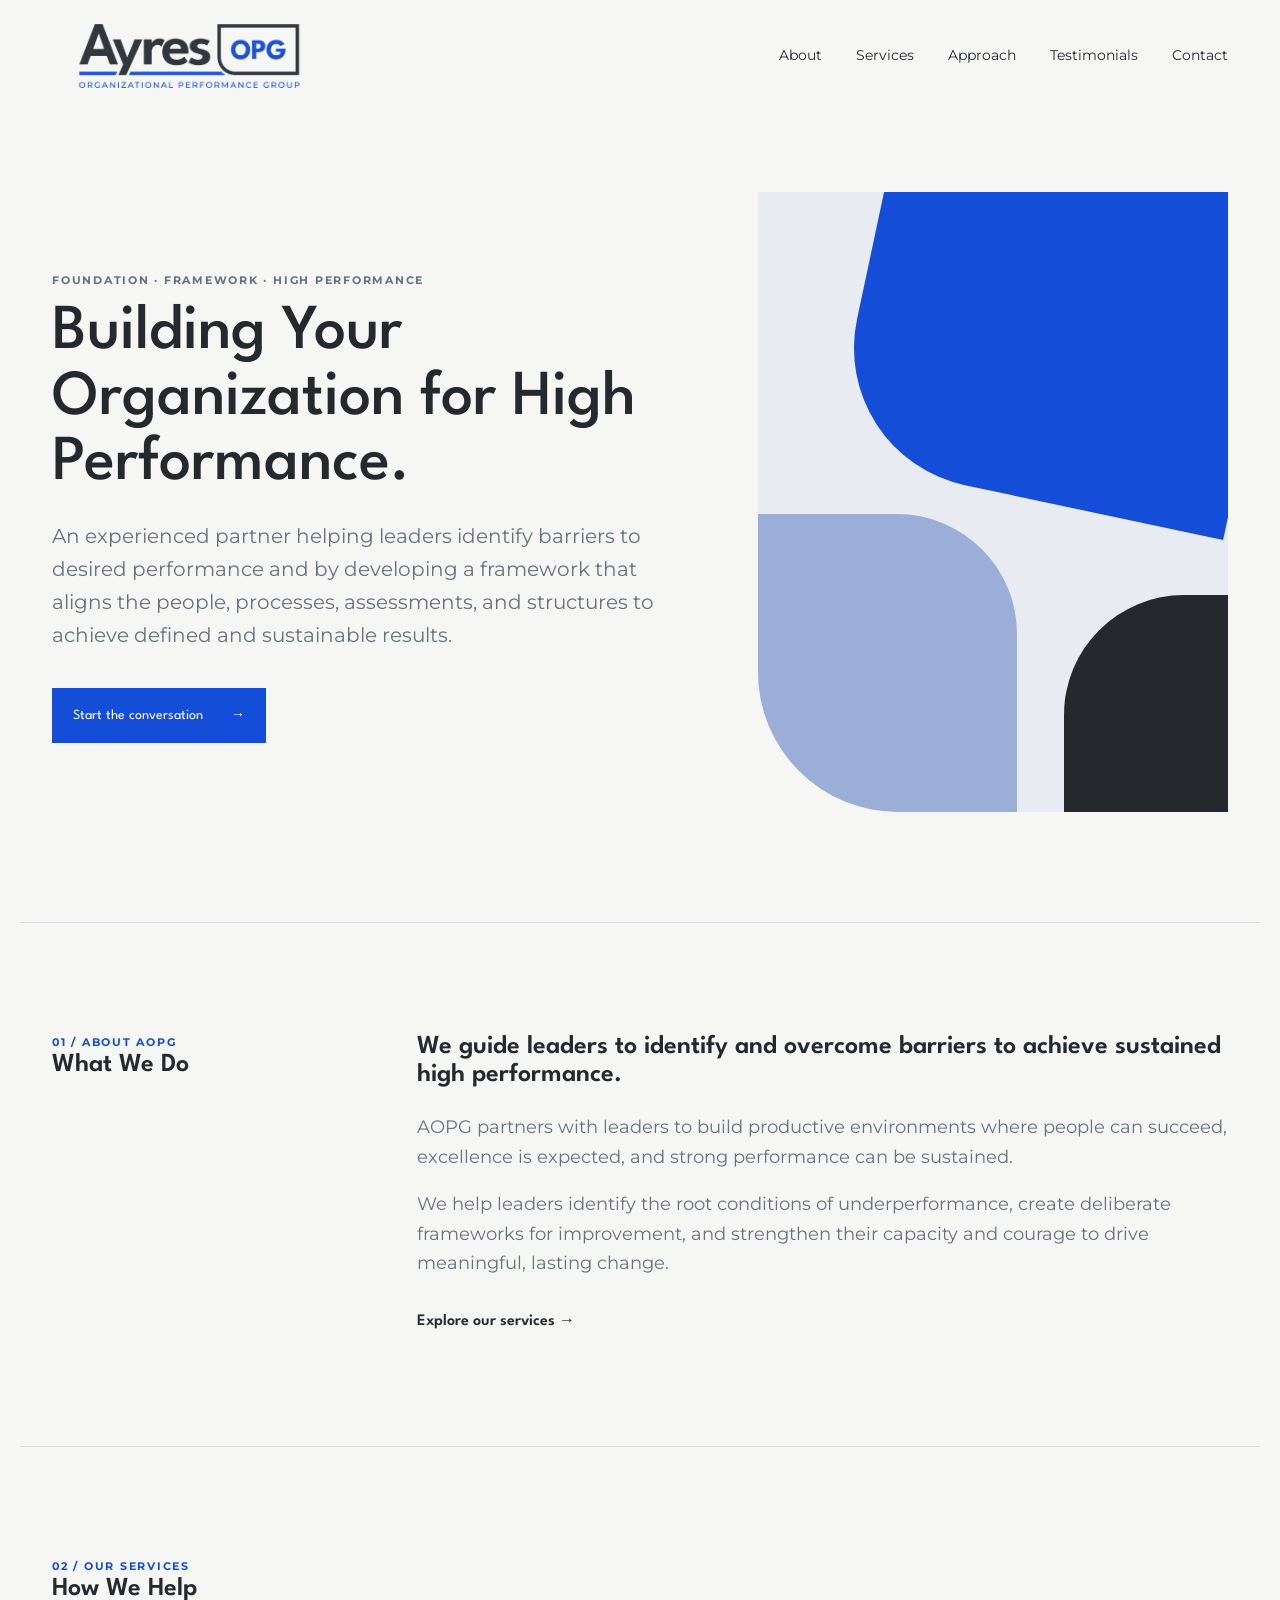
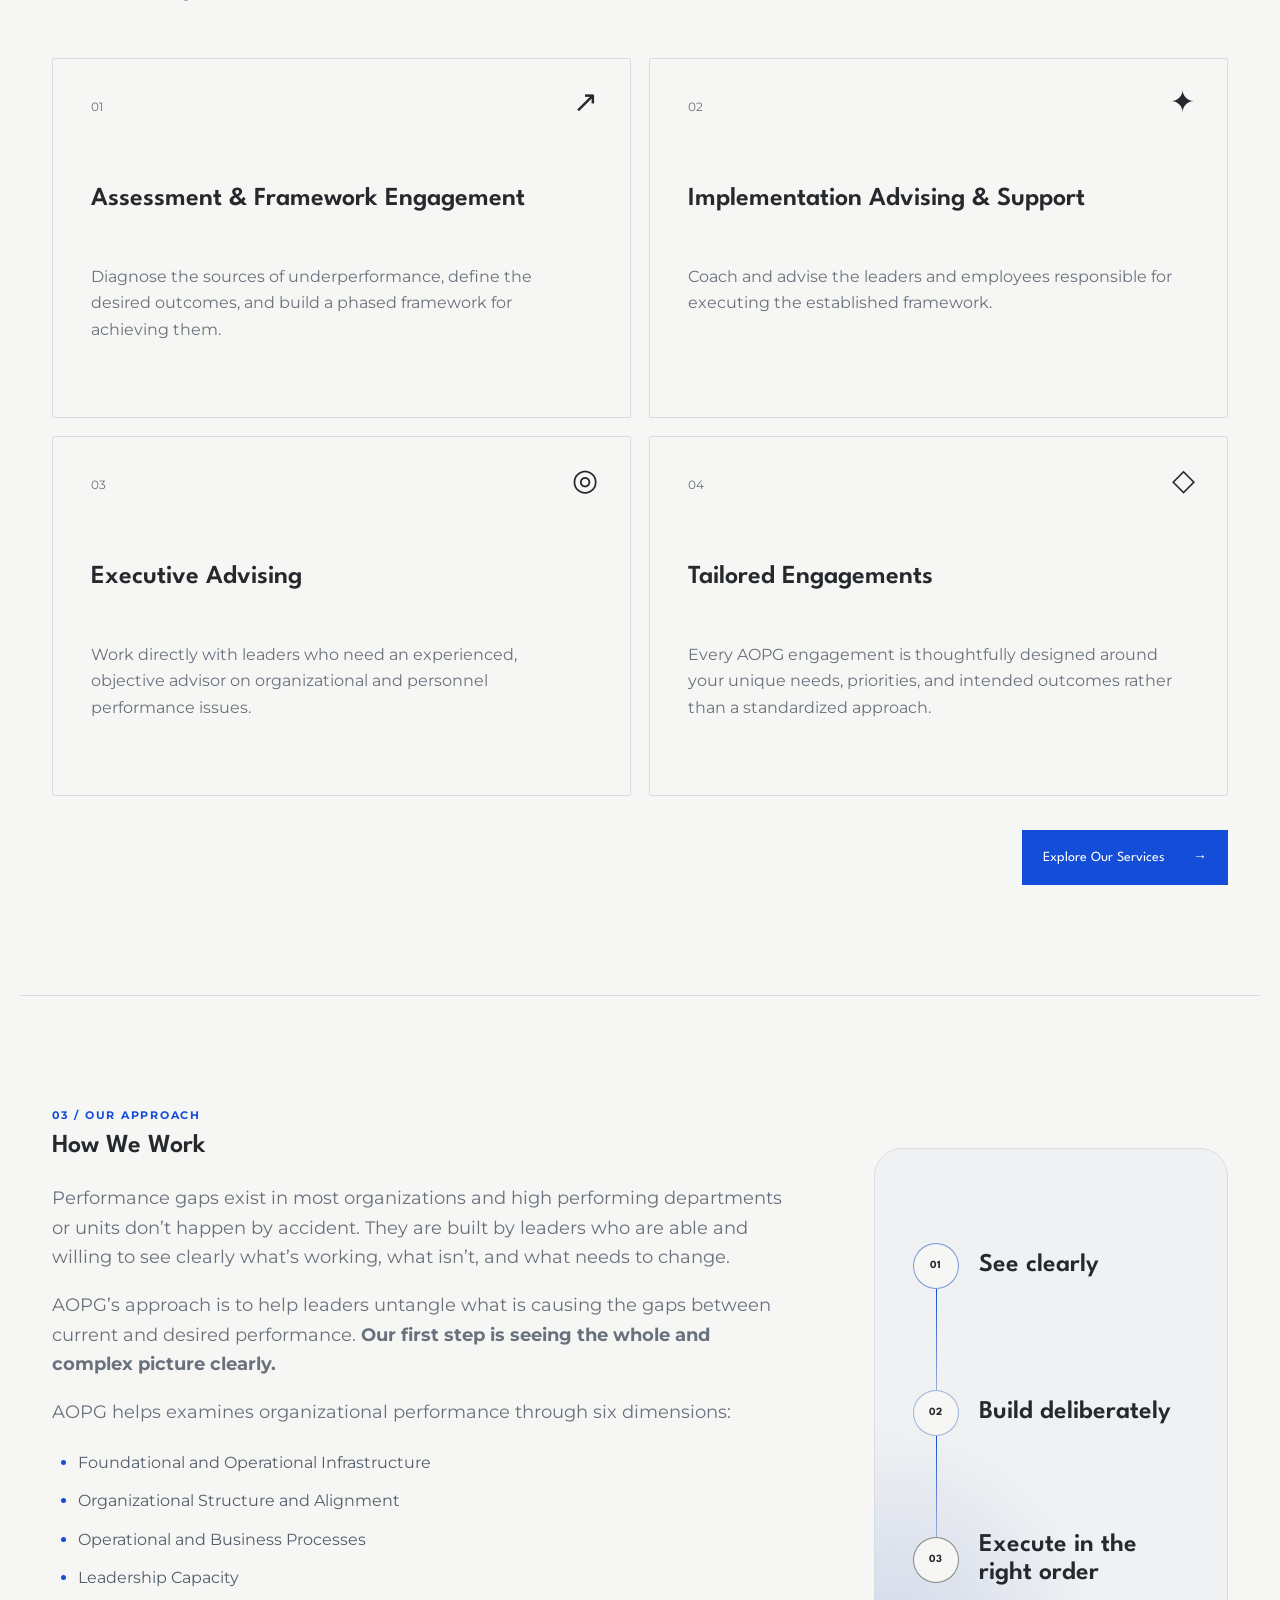
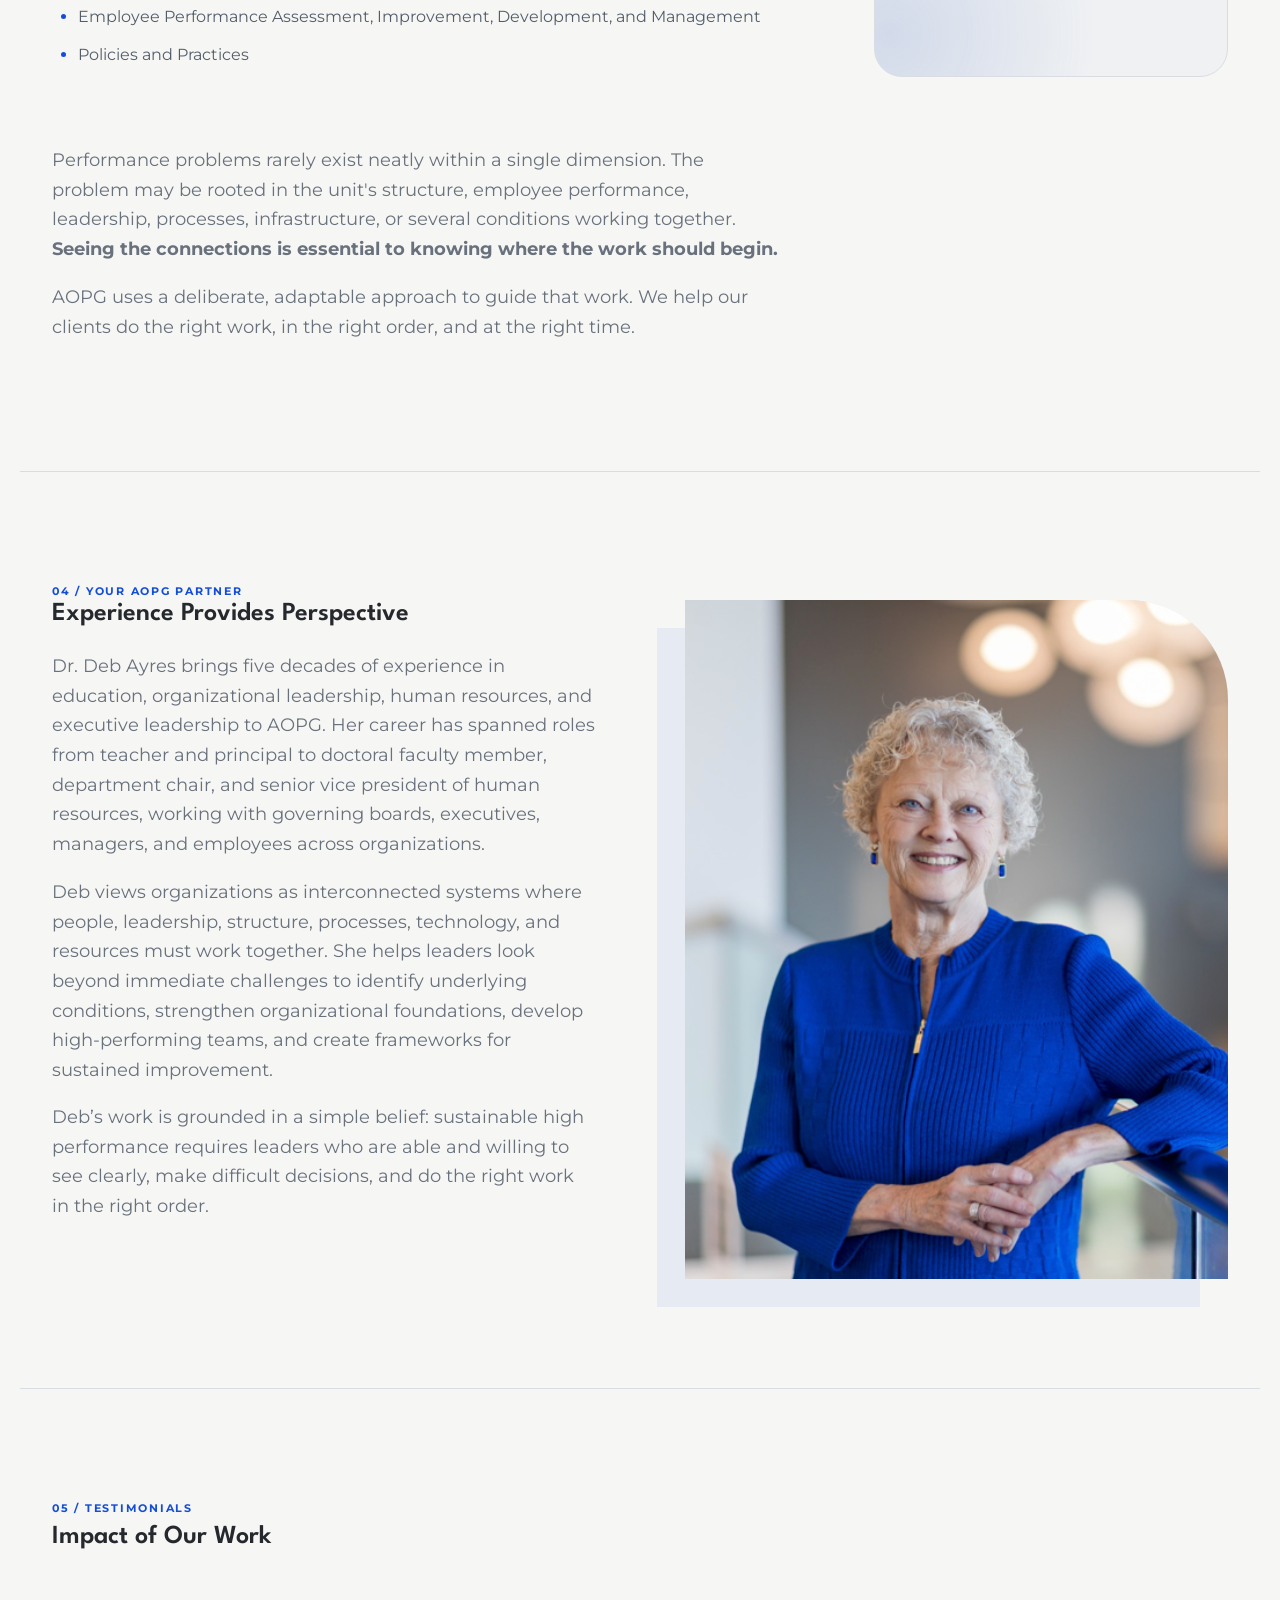
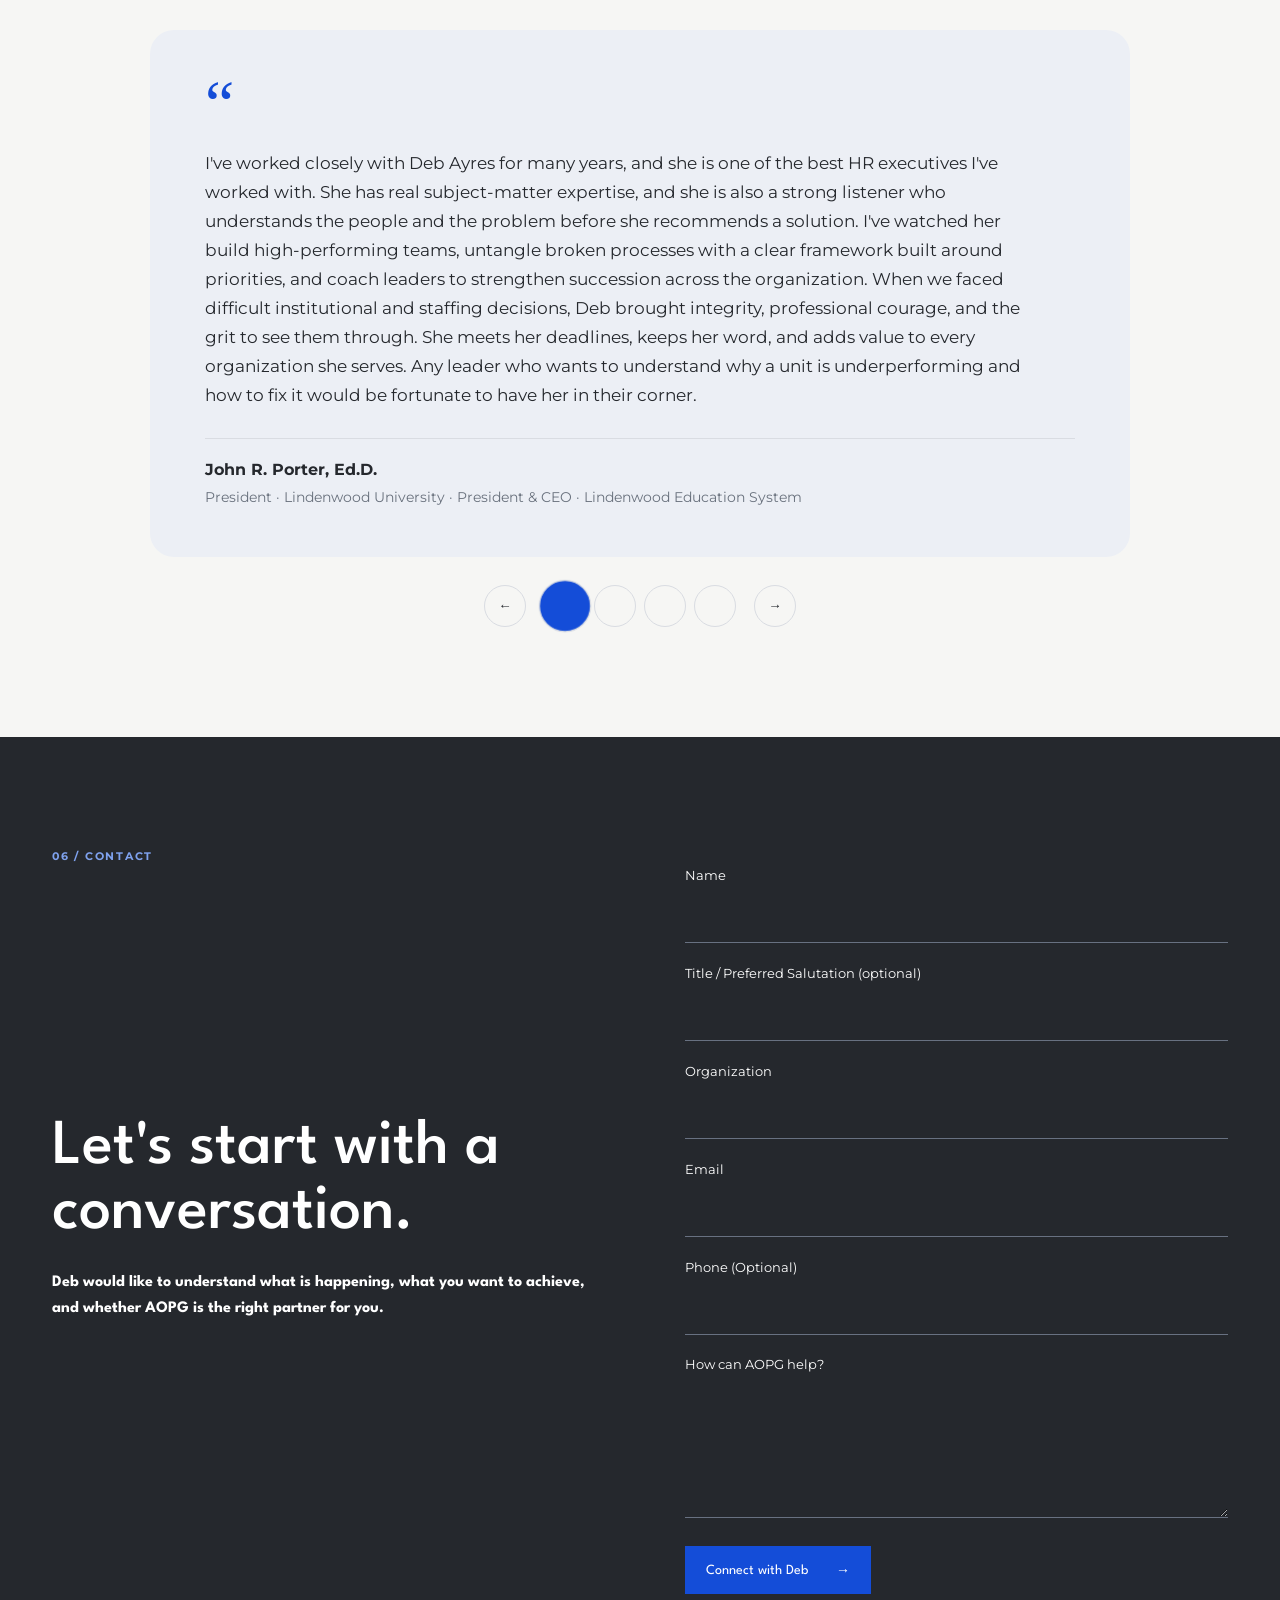
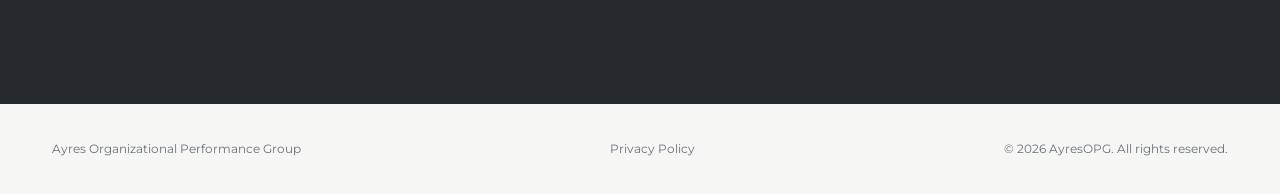
==== commit b06fe292: "Add files via upload" ====
--- a/index.html
+++ b/index.html
@@ -126,8 +126,8 @@
 			<li>Operational and Business Processes</li>
 			<li>Leadership Capacity</li>
 			<li>Employee Performance Assessment, Improvement, Development, and Management</li>
-			<li>Policies and Practices</li>
-		</ul></p>
+			<li>Policies and Practices</li></p>
+		</ul>
 		<p>Performance problems rarely exist neatly within a single dimension. The problem may be rooted in the unit's structure, employee performance, leadership, processes, infrastructure, or several conditions working together. <b>Seeing the connections is essential to knowing where the work should begin.</b></p>
 		<p>AOPG uses a deliberate, adaptable approach to guide that work. We help our clients do the right work, in the right order, and at the right time.</p>
         
@@ -186,7 +186,7 @@
         <article class="testimonial-card">
           <div class="quote-mark">“</div>
           <blockquote>I have had the privilege of working with Deb Ayres for nearly three decades.  Deb sees complex organizational challenges with remarkable clarity, leading to effective action plans that she and her team execute. Deb brings candor, sound judgment, and professional courage to her work with senior leaders, offering counsel that is both thoughtful and direct. She has a rare ability to cut through complexity, identify the decisions and actions that matter most, and keep leaders focused on achieving higher performance. Above all, Deb combines principled executive insight with an unwavering commitment to institutional excellence</blockquote>
-          <div class="testimonial-person"><strong>Kevin McLaughlin, J.D.</strong><span>Co-Managing Partner · UB Greensfelder LLP</span></div>
+          <div class="testimonial-person"><strong>Kevin McLaughlin J.D.</strong><span>Co-Managing Partner · UB Greensfelder LLP</span></div>
         </article>
 		<article class="testimonial-card">
           <div class="quote-mark">“</div>
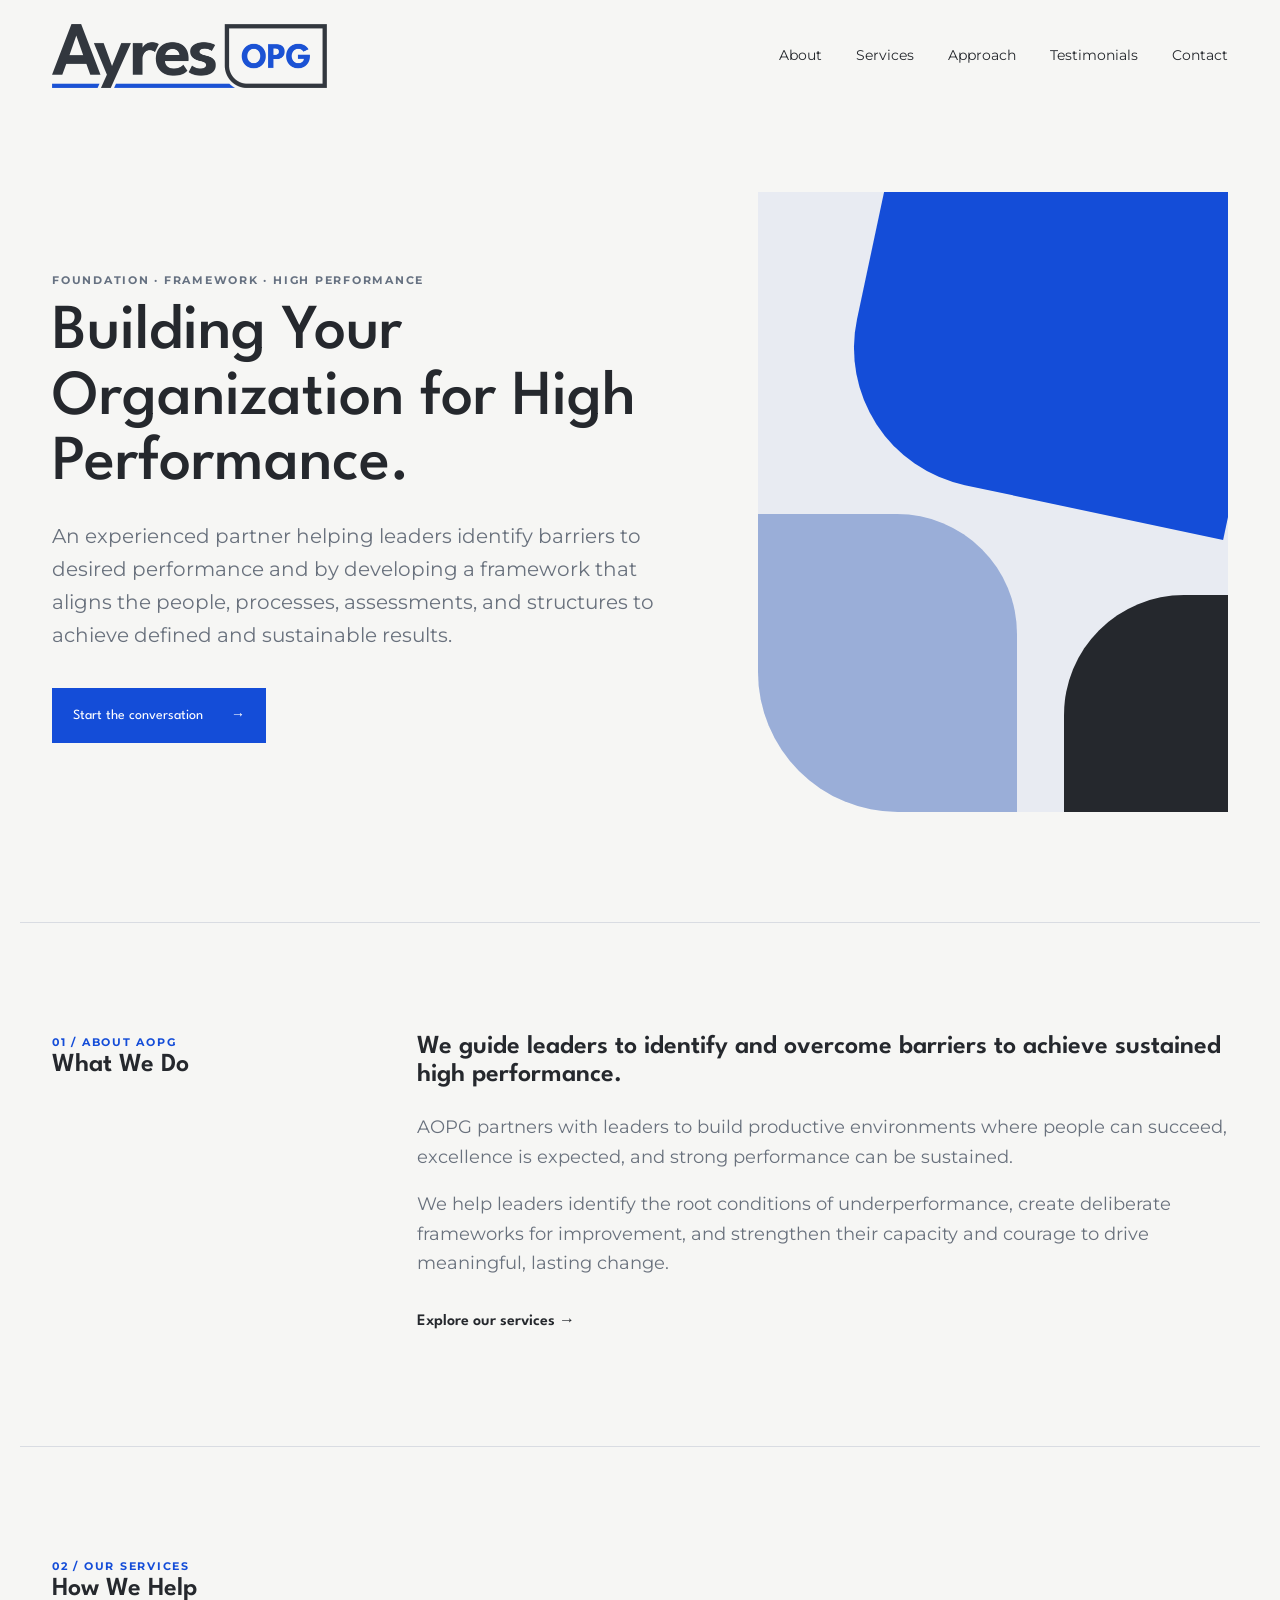
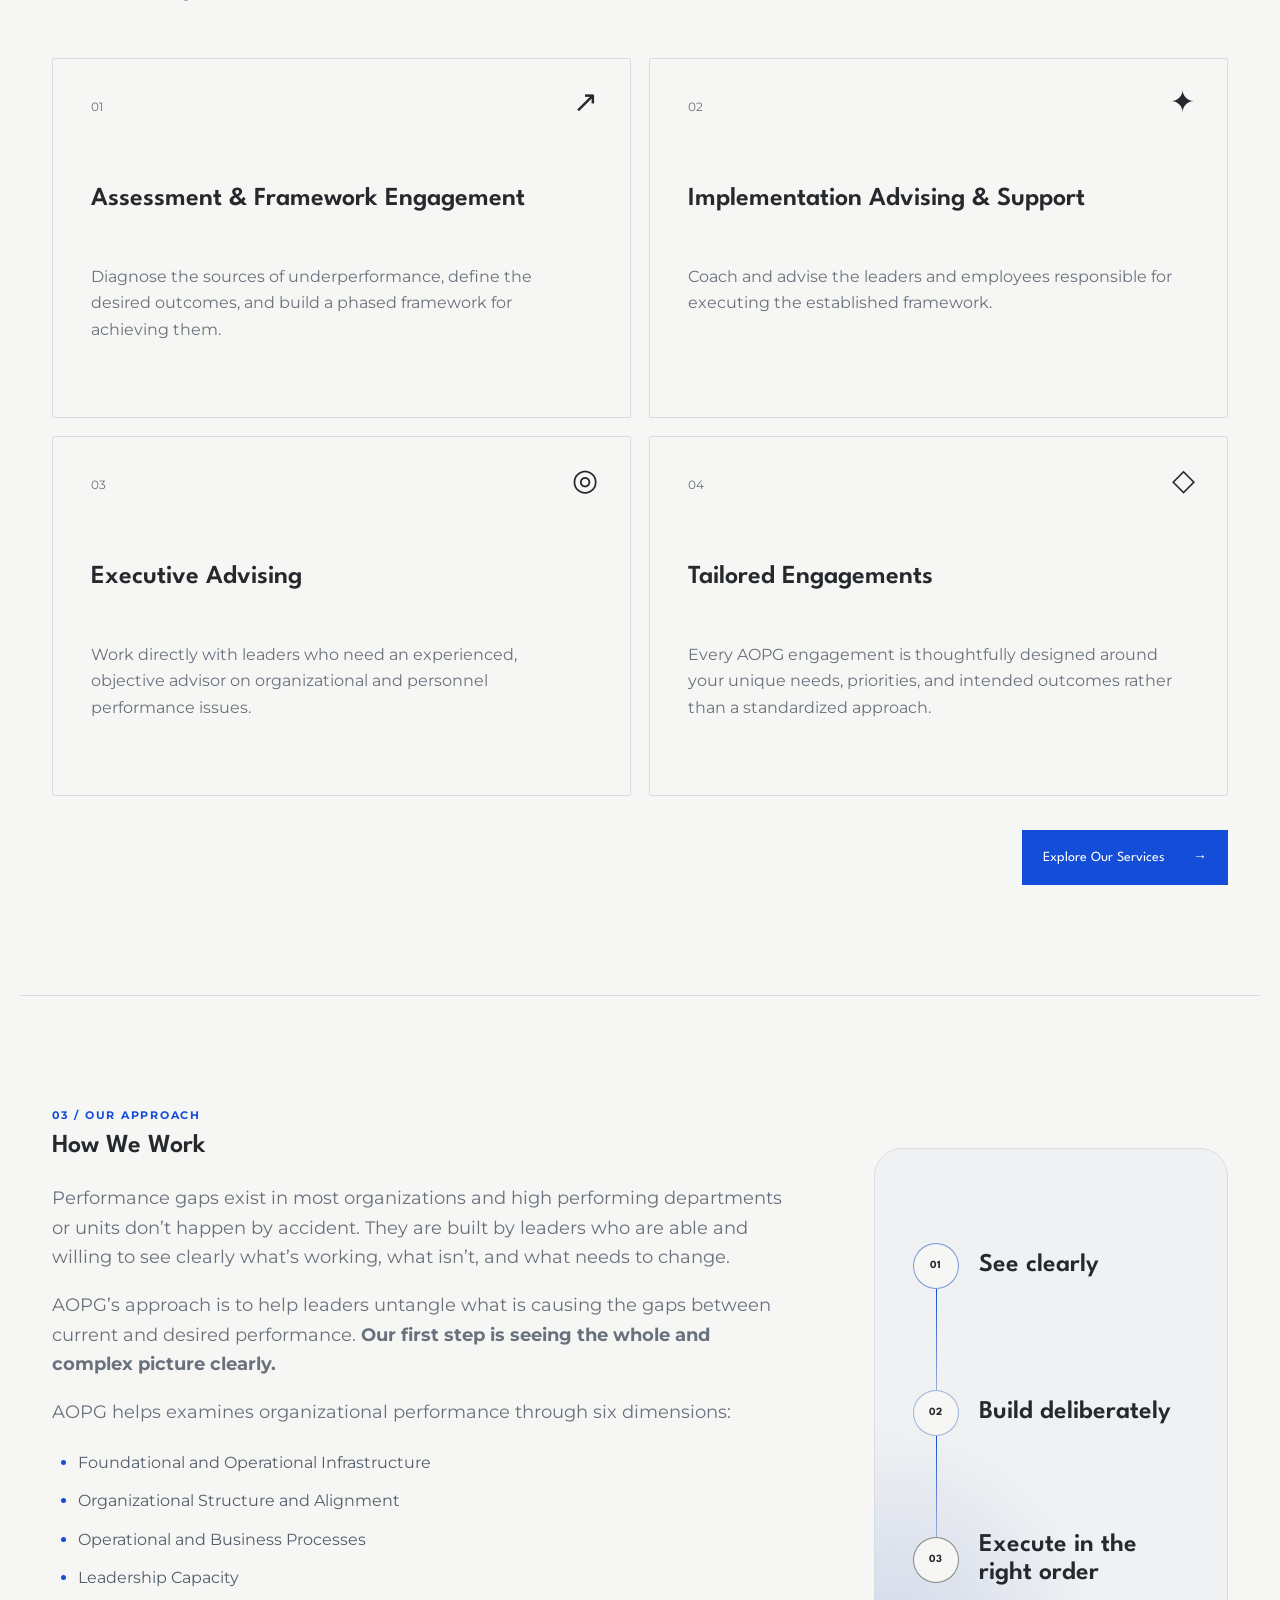
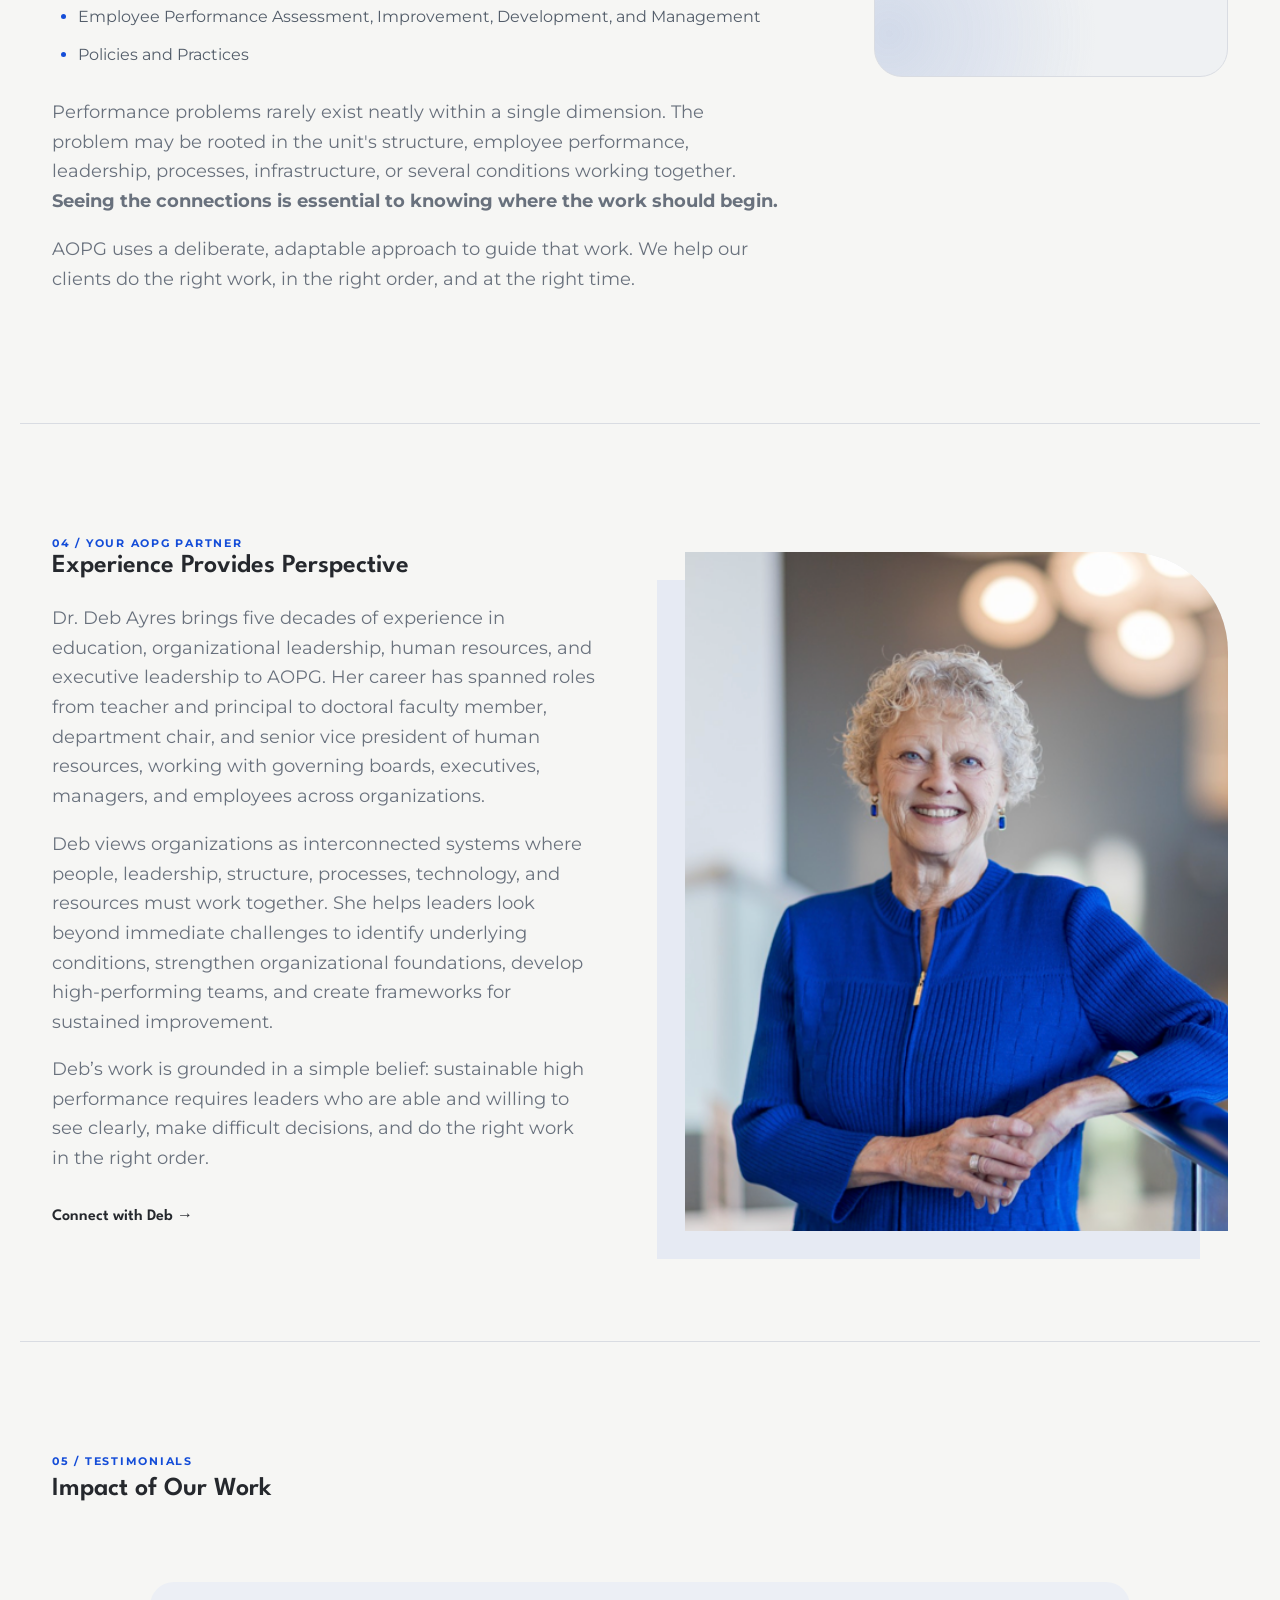
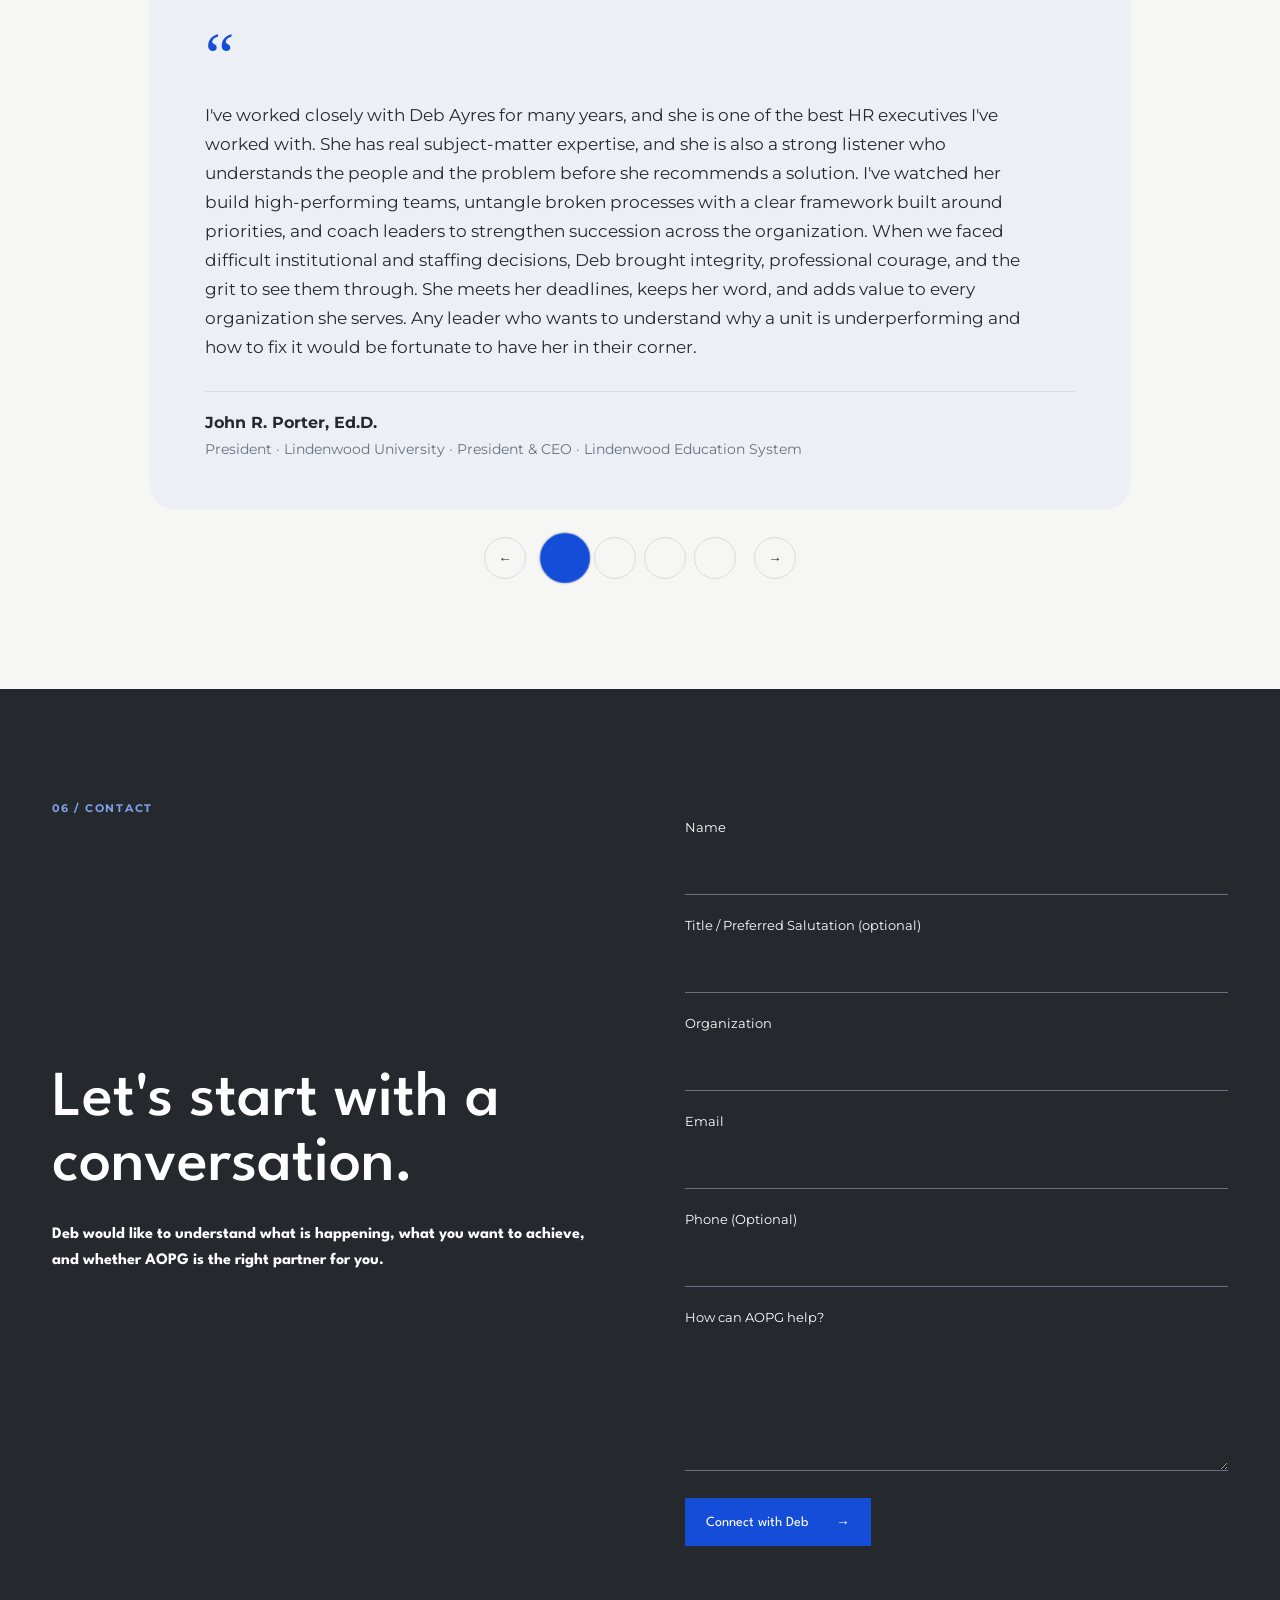
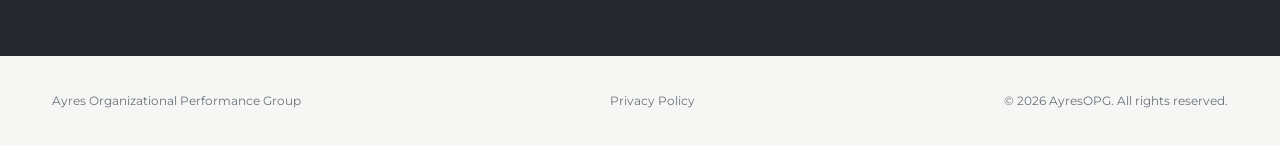
==== commit d125d98b: "Add files via upload" ====
--- a/index.html
+++ b/index.html
@@ -126,8 +126,8 @@
 			<li>Operational and Business Processes</li>
 			<li>Leadership Capacity</li>
 			<li>Employee Performance Assessment, Improvement, Development, and Management</li>
-			<li>Policies and Practices</li></p>
-		</ul>
+			<li>Policies and Practices</li>
+		</ul></p>
 		<p>Performance problems rarely exist neatly within a single dimension. The problem may be rooted in the unit's structure, employee performance, leadership, processes, infrastructure, or several conditions working together. <b>Seeing the connections is essential to knowing where the work should begin.</b></p>
 		<p>AOPG uses a deliberate, adaptable approach to guide that work. We help our clients do the right work, in the right order, and at the right time.</p>
         
@@ -186,7 +186,7 @@
         <article class="testimonial-card">
           <div class="quote-mark">“</div>
           <blockquote>I have had the privilege of working with Deb Ayres for nearly three decades.  Deb sees complex organizational challenges with remarkable clarity, leading to effective action plans that she and her team execute. Deb brings candor, sound judgment, and professional courage to her work with senior leaders, offering counsel that is both thoughtful and direct. She has a rare ability to cut through complexity, identify the decisions and actions that matter most, and keep leaders focused on achieving higher performance. Above all, Deb combines principled executive insight with an unwavering commitment to institutional excellence</blockquote>
-          <div class="testimonial-person"><strong>Kevin McLaughlin J.D.</strong><span>Co-Managing Partner · UB Greensfelder LLP</span></div>
+          <div class="testimonial-person"><strong>Kevin McLaughlin, J.D.</strong><span>Co-Managing Partner · UB Greensfelder LLP</span></div>
         </article>
 		<article class="testimonial-card">
           <div class="quote-mark">“</div>
--- a/styles.css
+++ b/styles.css
@@ -1256,3 +1256,200 @@
   #approach .split-copy ul { gap: 11px; }
   #approach .split-copy ul li { font-size: 15px; }
 }
+
+/* =========================================================
+   SERVICES PAGE — mirror the homepage hero more closely
+   Clean rectangular forms with one rounded corner, matching
+   the logo/site language. Headline sizing is left unchanged.
+   ========================================================= */
+
+/* Main hero artwork on services page */
+.services-page .detail-hero-art {
+  min-height: 500px;
+  position: relative;
+  overflow: hidden;
+  background: #E8EBF2;
+  border-radius: 0 0 0 120px;
+}
+
+.services-page .detail-shape {
+  position: absolute;
+}
+
+.services-page .detail-shape-one {
+  width: 84%;
+  height: 58%;
+  left: 21%;
+  top: -7%;
+  background: #144DD8;
+  border-radius: 0 0 0 120px;
+  transform: none;
+}
+
+.services-page .detail-shape-two {
+  width: 68%;
+  height: 51%;
+  left: -13%;
+  bottom: -3%;
+  background: #9AAED8;
+  border-radius: 0 86px 0 0;
+  transform: none;
+}
+
+.services-page .detail-shape-three {
+  width: 34%;
+  height: 34%;
+  right: 0;
+  bottom: 0;
+  background: #25282D;
+  border-radius: 86px 0 0 0;
+  transform: none;
+}
+
+/* Service detail accent art: mini version of the homepage hero */
+.services-page .detail-accent {
+  position: relative;
+  align-self: center;
+  justify-self: end;
+  width: 168px;
+  height: 168px;
+  aspect-ratio: auto;
+  opacity: 1;
+  overflow: hidden;
+  border-radius: 0 0 0 40px;
+  background: #E8EBF2;
+  transition: transform .8s cubic-bezier(.22,1,.36,1), box-shadow .45s ease;
+}
+
+.services-page .service-detail-block:hover .detail-accent {
+  transform: translateY(-3px) scale(1.05);
+  box-shadow: 0 16px 32px rgba(37,40,45,.08);
+}
+
+/* Shared structure */
+.services-page .detail-accent::before,
+.services-page .detail-accent::after {
+  content: "";
+  position: absolute;
+}
+
+.services-page .detail-accent::before {
+  width: 82%;
+  height: 56%;
+  left: 18%;
+  top: 0;
+  background: #144DD8;
+  border-radius: 0 0 0 40px;
+}
+
+.services-page .detail-accent::after {
+  width: 64%;
+  height: 47%;
+  left: -4%;
+  bottom: 0;
+  background: #9AAED8;
+  border-radius: 0 34px 0 0;
+}
+
+/* Small charcoal block */
+.services-page .detail-accent-one {
+  box-shadow: inset 0 0 0 1px rgba(20,77,216,.04);
+  background-image:
+    linear-gradient(#25282D, #25282D);
+  background-repeat: no-repeat;
+  background-size: 33% 33%;
+  background-position: 100% 100%;
+  border-radius: 72px 0 0 0, 0 0 0 40px;
+}
+.services-page .detail-accent-two {
+  background-image:
+    linear-gradient(#25282D, #25282D);
+  background-repeat: no-repeat;
+  background-size: 31% 31%;
+  background-position: 100% 100%;
+}
+.services-page .detail-accent-three {
+  background-image:
+    linear-gradient(#25282D, #25282D);
+  background-repeat: no-repeat;
+  background-size: 34% 28%;
+  background-position: 100% 100%;
+}
+.services-page .detail-accent-four {
+  background-image:
+    linear-gradient(#25282D, #25282D);
+  background-repeat: no-repeat;
+  background-size: 29% 35%;
+  background-position: 100% 100%;
+}
+
+/* Gentle variation per offering so they don't feel copy-pasted */
+.services-page .detail-accent-two::before {
+  width: 78%;
+  left: 22%;
+}
+.services-page .detail-accent-two::after {
+  width: 58%;
+  height: 52%;
+}
+
+.services-page .detail-accent-three::before {
+  width: 74%;
+  height: 60%;
+}
+.services-page .detail-accent-three::after {
+  width: 66%;
+  height: 42%;
+}
+
+.services-page .detail-accent-four::before {
+  width: 80%;
+  height: 52%;
+}
+.services-page .detail-accent-four::after {
+  width: 60%;
+  height: 50%;
+}
+
+/* Keep heading sizing restrained/original-feeling */
+.services-page .service-detail-copy h3 {
+  margin-top: 0;
+}
+
+/* Mobile */
+@media (max-width: 800px) {
+  .services-page .detail-hero-art {
+    min-height: 360px;
+    border-radius: 0 0 0 82px;
+  }
+
+  .services-page .detail-shape-one {
+    border-radius: 0 0 0 82px;
+  }
+
+  .services-page .detail-shape-two {
+    border-radius: 0 62px 0 0;
+  }
+
+  .services-page .detail-shape-three {
+    border-radius: 62px 0 0 0;
+  }
+
+  .services-page .detail-accent {
+    width: 108px;
+    height: 108px;
+    top: 48px;
+    right: 0;
+    border-radius: 0 0 0 26px;
+    opacity: .34;
+    box-shadow: none;
+  }
+
+  .services-page .detail-accent::before {
+    border-radius: 0 0 0 26px;
+  }
+
+  .services-page .detail-accent::after {
+    border-radius: 0 18px 0 0;
+  }
+}
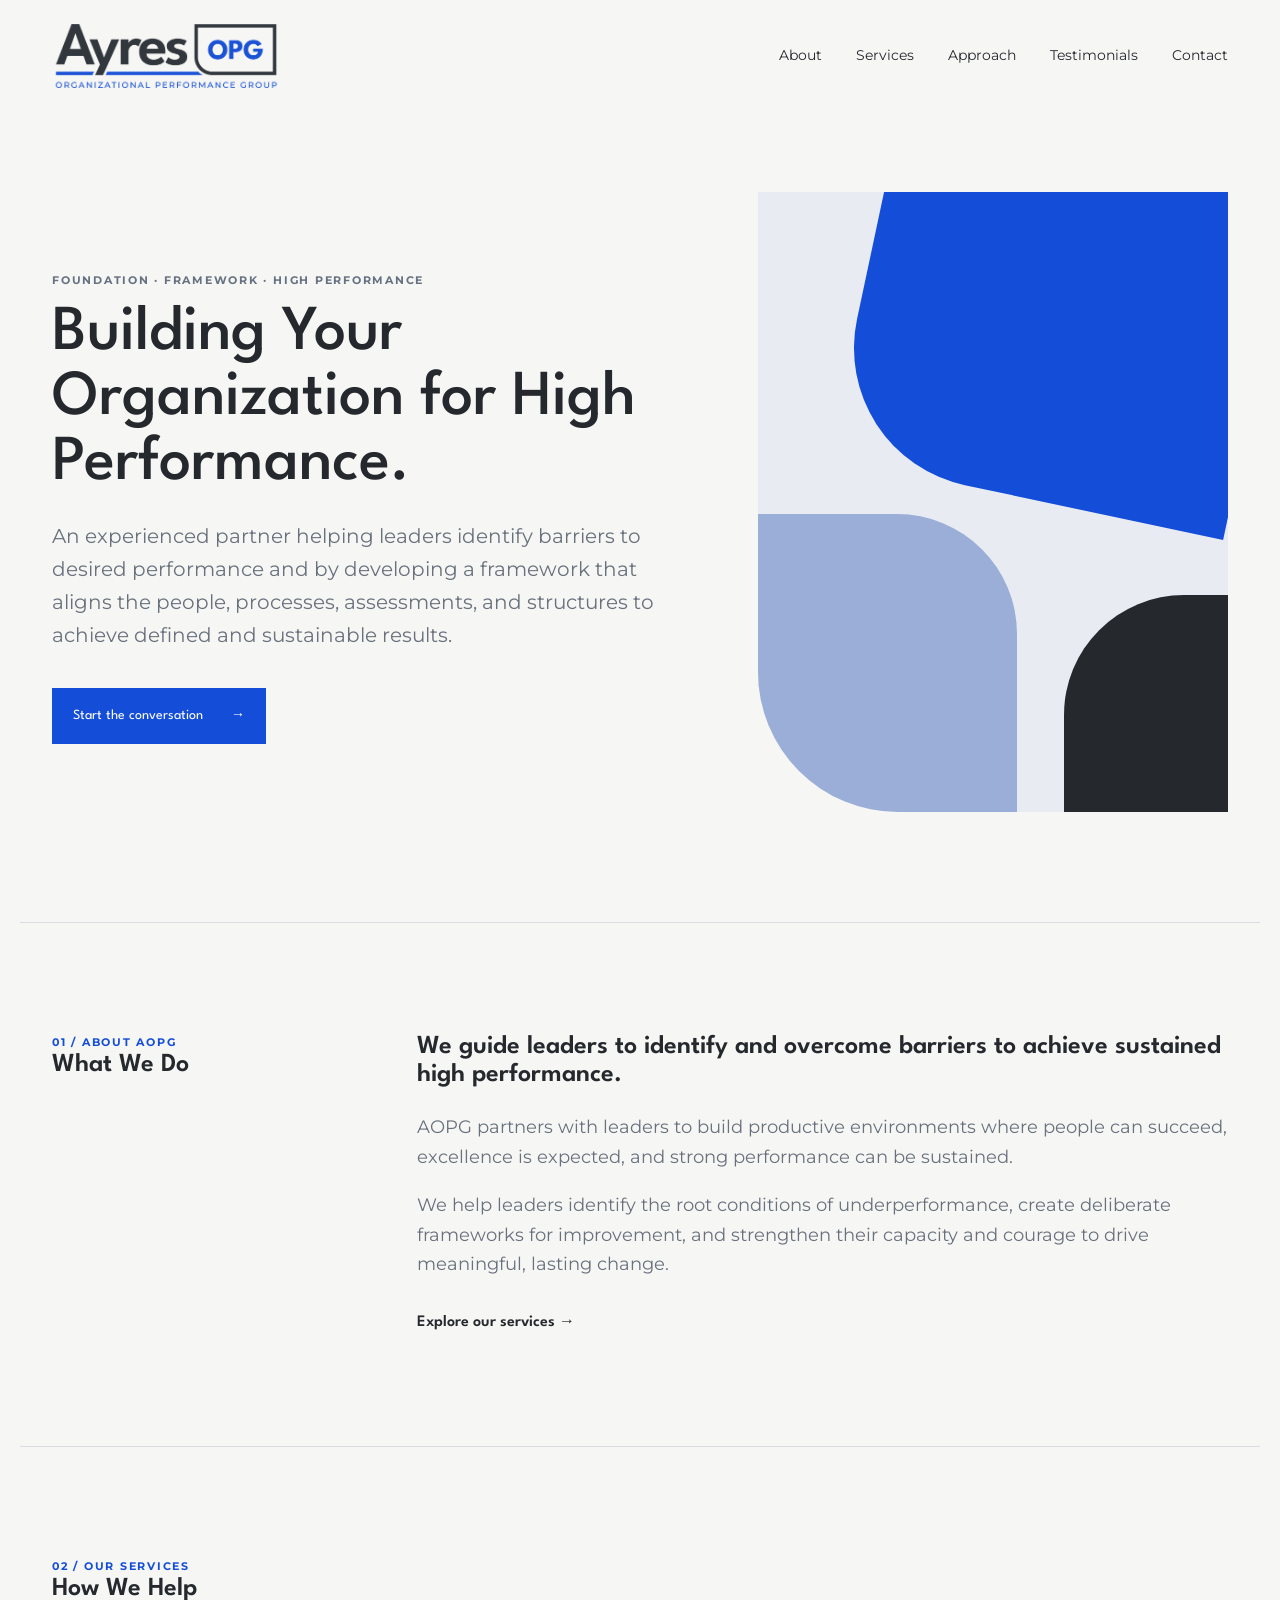
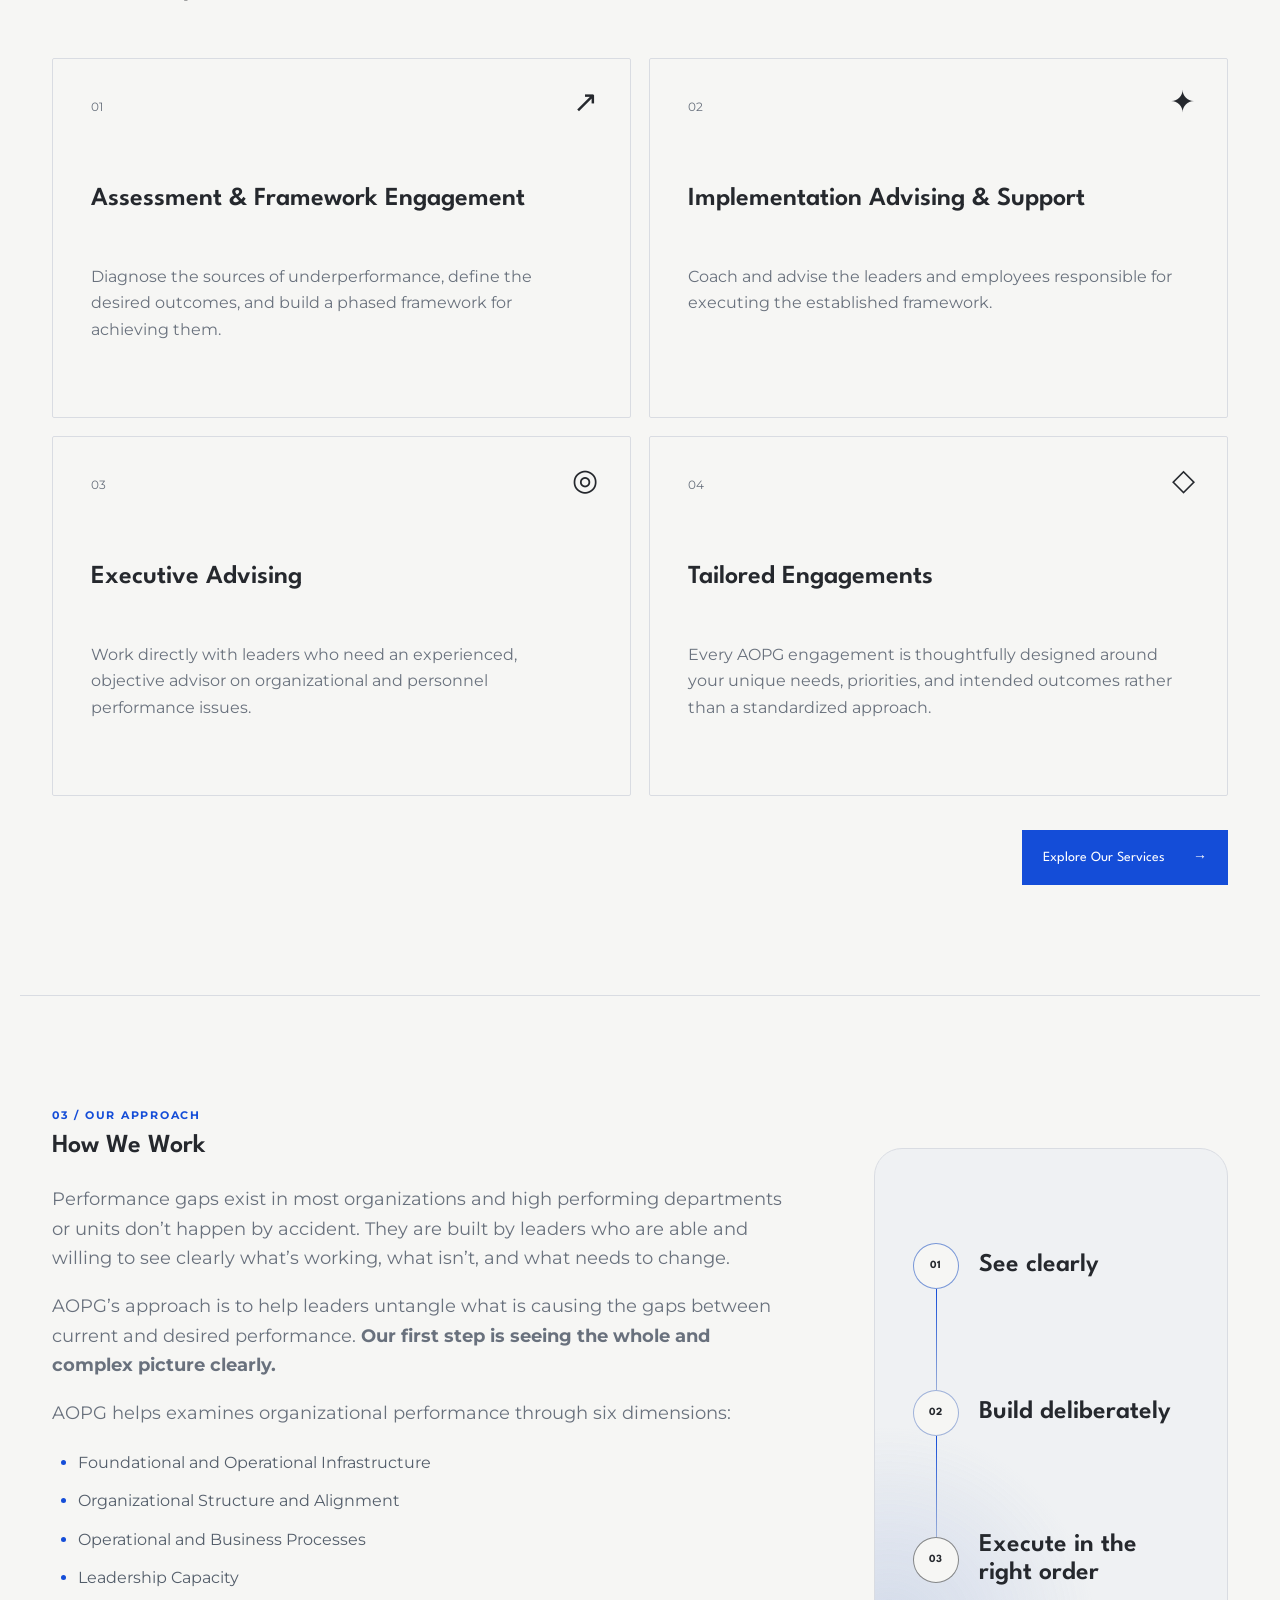
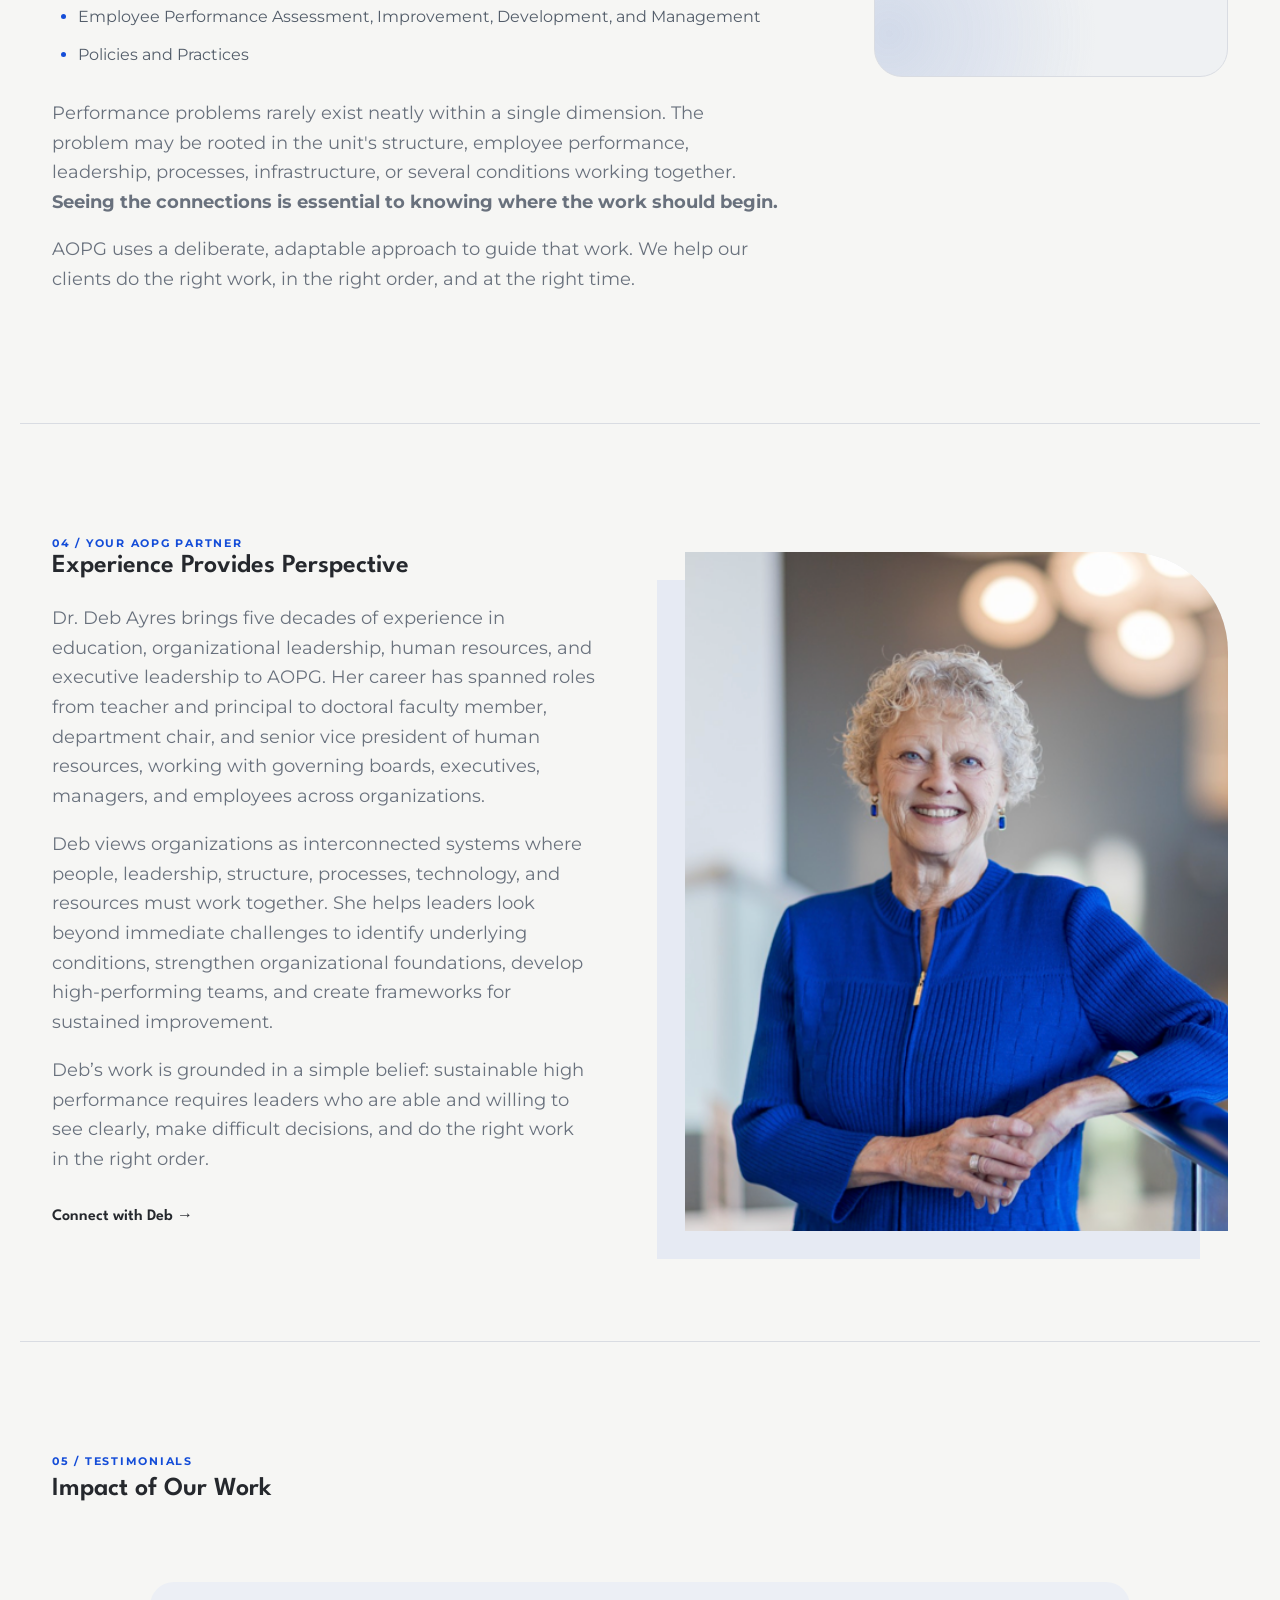
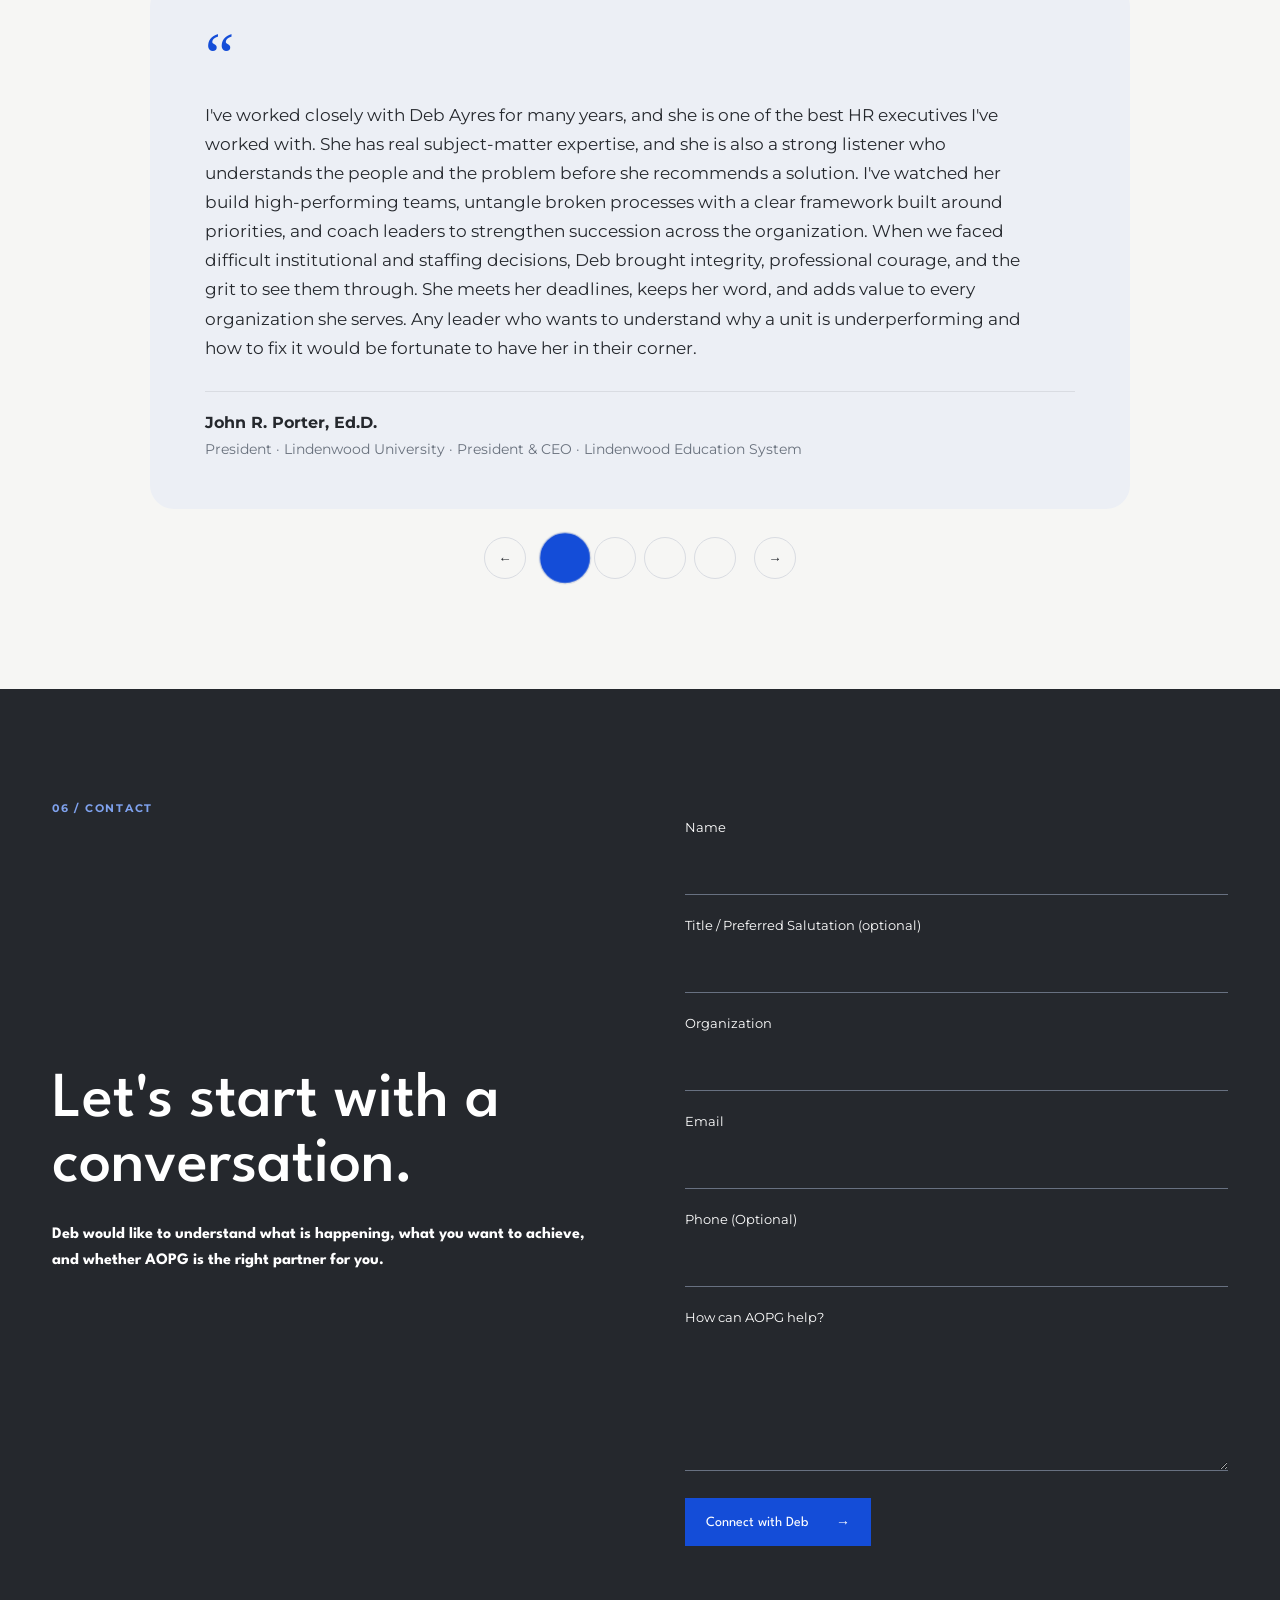
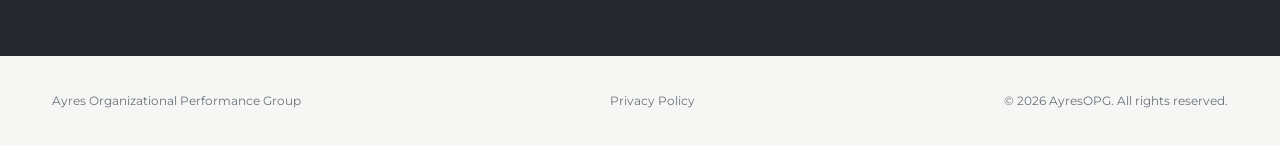
==== commit 6275dfb4: "Add files via upload" ====
--- a/index.html
+++ b/index.html
@@ -178,8 +178,8 @@
         </article>
         <article class="testimonial-card">
           <div class="quote-mark">“</div>
-          <blockquote>Dr. Ayres has a remarkable ability to balance the needs of an organization with the needs of its employees. She is knowledgeable, responsive, and always focused on finding practical solutions that support both the institution and its people. What I valued most was her willingness to challenge the status quo and look beyond the traditional way of doing things. She consistently brought innovative ideas and solutions to the table and was not afraid to ask the tough questions or challenge leadership to consider a bolder, better direction.<br>
-She has a unique ability to take complex issues, see opportunities where others may see obstacles, and turn new ideas into practical strategies that move an organization forward. Her thoughtful approach, strong business acumen, and genuine commitment to employees made her an exceptional partner.<br>
+          <blockquote>Dr. Ayres has a remarkable ability to balance the needs of an organization with the needs of its employees. She is knowledgeable, responsive, and always focused on finding practical solutions that support both the institution and its people. What I valued most was her willingness to challenge the status quo and look beyond the traditional way of doing things. She consistently brought innovative ideas and solutions to the table and was not afraid to ask the tough questions or challenge leadership to consider a bolder, better direction.<br><br>
+She has a unique ability to take complex issues, see opportunities where others may see obstacles, and turn new ideas into practical strategies that move an organization forward. Her thoughtful approach, strong business acumen, and genuine commitment to employees made her an exceptional partner.<br><br>
 Beyond her expertise, Dr. Ayres is the kind of leader and business partner people genuinely enjoy working with. I have no doubt that she will bring that same combination of insight, innovation, courage, and collaboration to her consulting work. Any organization looking for a strategic partner who will challenge conventional thinking and help them move confidently toward what’s next would be fortunate to work with her.</blockquote>
           <div class="testimonial-person"><strong>Jim Curran, MIB, GBDS</strong><span>Area Vice President · Gallagher St. Louis</span></div>
         </article>
--- a/styles.css
+++ b/styles.css
@@ -1257,199 +1257,5 @@
   #approach .split-copy ul li { font-size: 15px; }
 }
 
-/* =========================================================
-   SERVICES PAGE — mirror the homepage hero more closely
-   Clean rectangular forms with one rounded corner, matching
-   the logo/site language. Headline sizing is left unchanged.
-   ========================================================= */
-
-/* Main hero artwork on services page */
-.services-page .detail-hero-art {
-  min-height: 500px;
-  position: relative;
-  overflow: hidden;
-  background: #E8EBF2;
-  border-radius: 0 0 0 120px;
-}
-
-.services-page .detail-shape {
-  position: absolute;
-}
-
-.services-page .detail-shape-one {
-  width: 84%;
-  height: 58%;
-  left: 21%;
-  top: -7%;
-  background: #144DD8;
-  border-radius: 0 0 0 120px;
-  transform: none;
-}
-
-.services-page .detail-shape-two {
-  width: 68%;
-  height: 51%;
-  left: -13%;
-  bottom: -3%;
-  background: #9AAED8;
-  border-radius: 0 86px 0 0;
-  transform: none;
-}
-
-.services-page .detail-shape-three {
-  width: 34%;
-  height: 34%;
-  right: 0;
-  bottom: 0;
-  background: #25282D;
-  border-radius: 86px 0 0 0;
-  transform: none;
-}
-
-/* Service detail accent art: mini version of the homepage hero */
-.services-page .detail-accent {
-  position: relative;
-  align-self: center;
-  justify-self: end;
-  width: 168px;
-  height: 168px;
-  aspect-ratio: auto;
-  opacity: 1;
-  overflow: hidden;
-  border-radius: 0 0 0 40px;
-  background: #E8EBF2;
-  transition: transform .8s cubic-bezier(.22,1,.36,1), box-shadow .45s ease;
-}
-
-.services-page .service-detail-block:hover .detail-accent {
-  transform: translateY(-3px) scale(1.05);
-  box-shadow: 0 16px 32px rgba(37,40,45,.08);
-}
-
-/* Shared structure */
-.services-page .detail-accent::before,
-.services-page .detail-accent::after {
-  content: "";
-  position: absolute;
-}
-
-.services-page .detail-accent::before {
-  width: 82%;
-  height: 56%;
-  left: 18%;
-  top: 0;
-  background: #144DD8;
-  border-radius: 0 0 0 40px;
-}
-
-.services-page .detail-accent::after {
-  width: 64%;
-  height: 47%;
-  left: -4%;
-  bottom: 0;
-  background: #9AAED8;
-  border-radius: 0 34px 0 0;
-}
-
-/* Small charcoal block */
-.services-page .detail-accent-one {
-  box-shadow: inset 0 0 0 1px rgba(20,77,216,.04);
-  background-image:
-    linear-gradient(#25282D, #25282D);
-  background-repeat: no-repeat;
-  background-size: 33% 33%;
-  background-position: 100% 100%;
-  border-radius: 72px 0 0 0, 0 0 0 40px;
-}
-.services-page .detail-accent-two {
-  background-image:
-    linear-gradient(#25282D, #25282D);
-  background-repeat: no-repeat;
-  background-size: 31% 31%;
-  background-position: 100% 100%;
-}
-.services-page .detail-accent-three {
-  background-image:
-    linear-gradient(#25282D, #25282D);
-  background-repeat: no-repeat;
-  background-size: 34% 28%;
-  background-position: 100% 100%;
-}
-.services-page .detail-accent-four {
-  background-image:
-    linear-gradient(#25282D, #25282D);
-  background-repeat: no-repeat;
-  background-size: 29% 35%;
-  background-position: 100% 100%;
-}
-
-/* Gentle variation per offering so they don't feel copy-pasted */
-.services-page .detail-accent-two::before {
-  width: 78%;
-  left: 22%;
-}
-.services-page .detail-accent-two::after {
-  width: 58%;
-  height: 52%;
-}
-
-.services-page .detail-accent-three::before {
-  width: 74%;
-  height: 60%;
-}
-.services-page .detail-accent-three::after {
-  width: 66%;
-  height: 42%;
-}
-
-.services-page .detail-accent-four::before {
-  width: 80%;
-  height: 52%;
-}
-.services-page .detail-accent-four::after {
-  width: 60%;
-  height: 50%;
-}
-
-/* Keep heading sizing restrained/original-feeling */
-.services-page .service-detail-copy h3 {
-  margin-top: 0;
-}
-
-/* Mobile */
-@media (max-width: 800px) {
-  .services-page .detail-hero-art {
-    min-height: 360px;
-    border-radius: 0 0 0 82px;
-  }
-
-  .services-page .detail-shape-one {
-    border-radius: 0 0 0 82px;
-  }
-
-  .services-page .detail-shape-two {
-    border-radius: 0 62px 0 0;
-  }
-
-  .services-page .detail-shape-three {
-    border-radius: 62px 0 0 0;
-  }
-
-  .services-page .detail-accent {
-    width: 108px;
-    height: 108px;
-    top: 48px;
-    right: 0;
-    border-radius: 0 0 0 26px;
-    opacity: .34;
-    box-shadow: none;
-  }
-
-  .services-page .detail-accent::before {
-    border-radius: 0 0 0 26px;
-  }
-
-  .services-page .detail-accent::after {
-    border-radius: 0 18px 0 0;
-  }
-}
+/* Privacy page: allow introductory statement to use the full desktop content width. */
+.privacy-hero .privacy-intro { max-width: 1100px; width: 100%; }
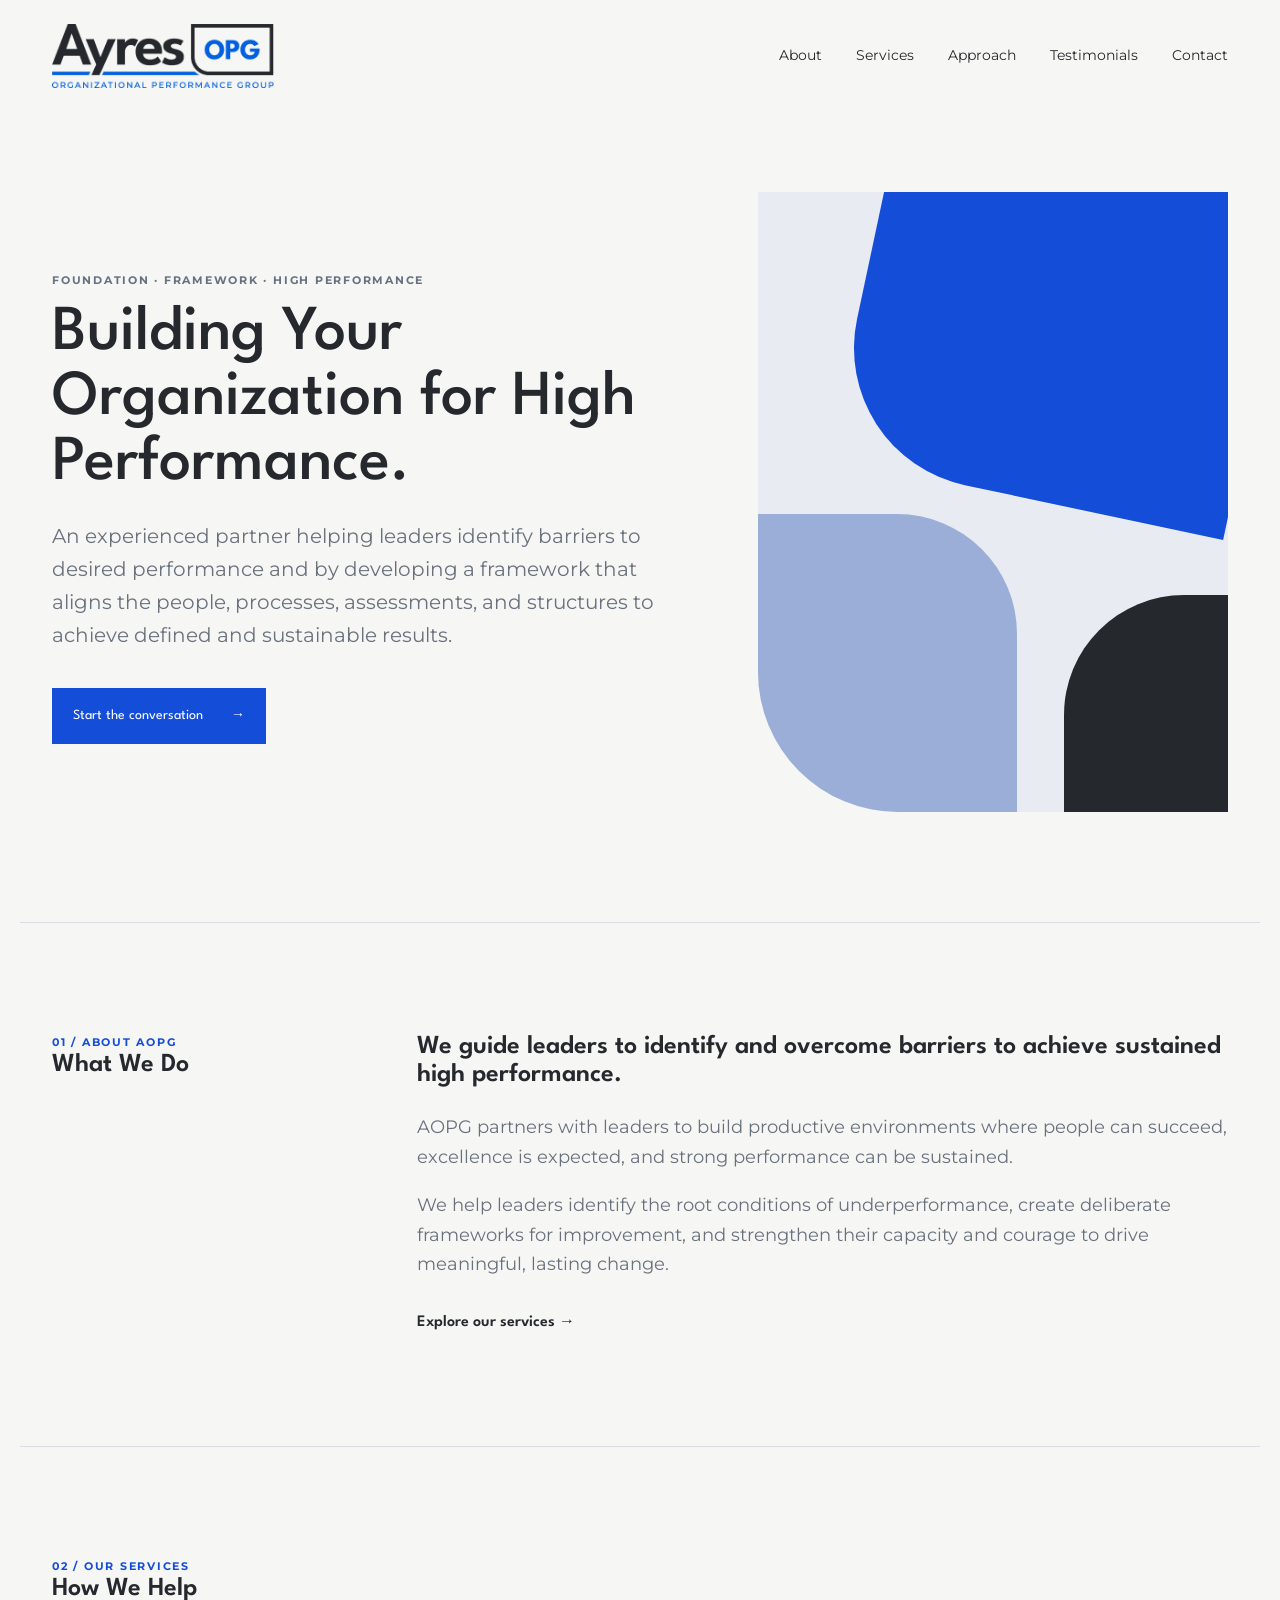
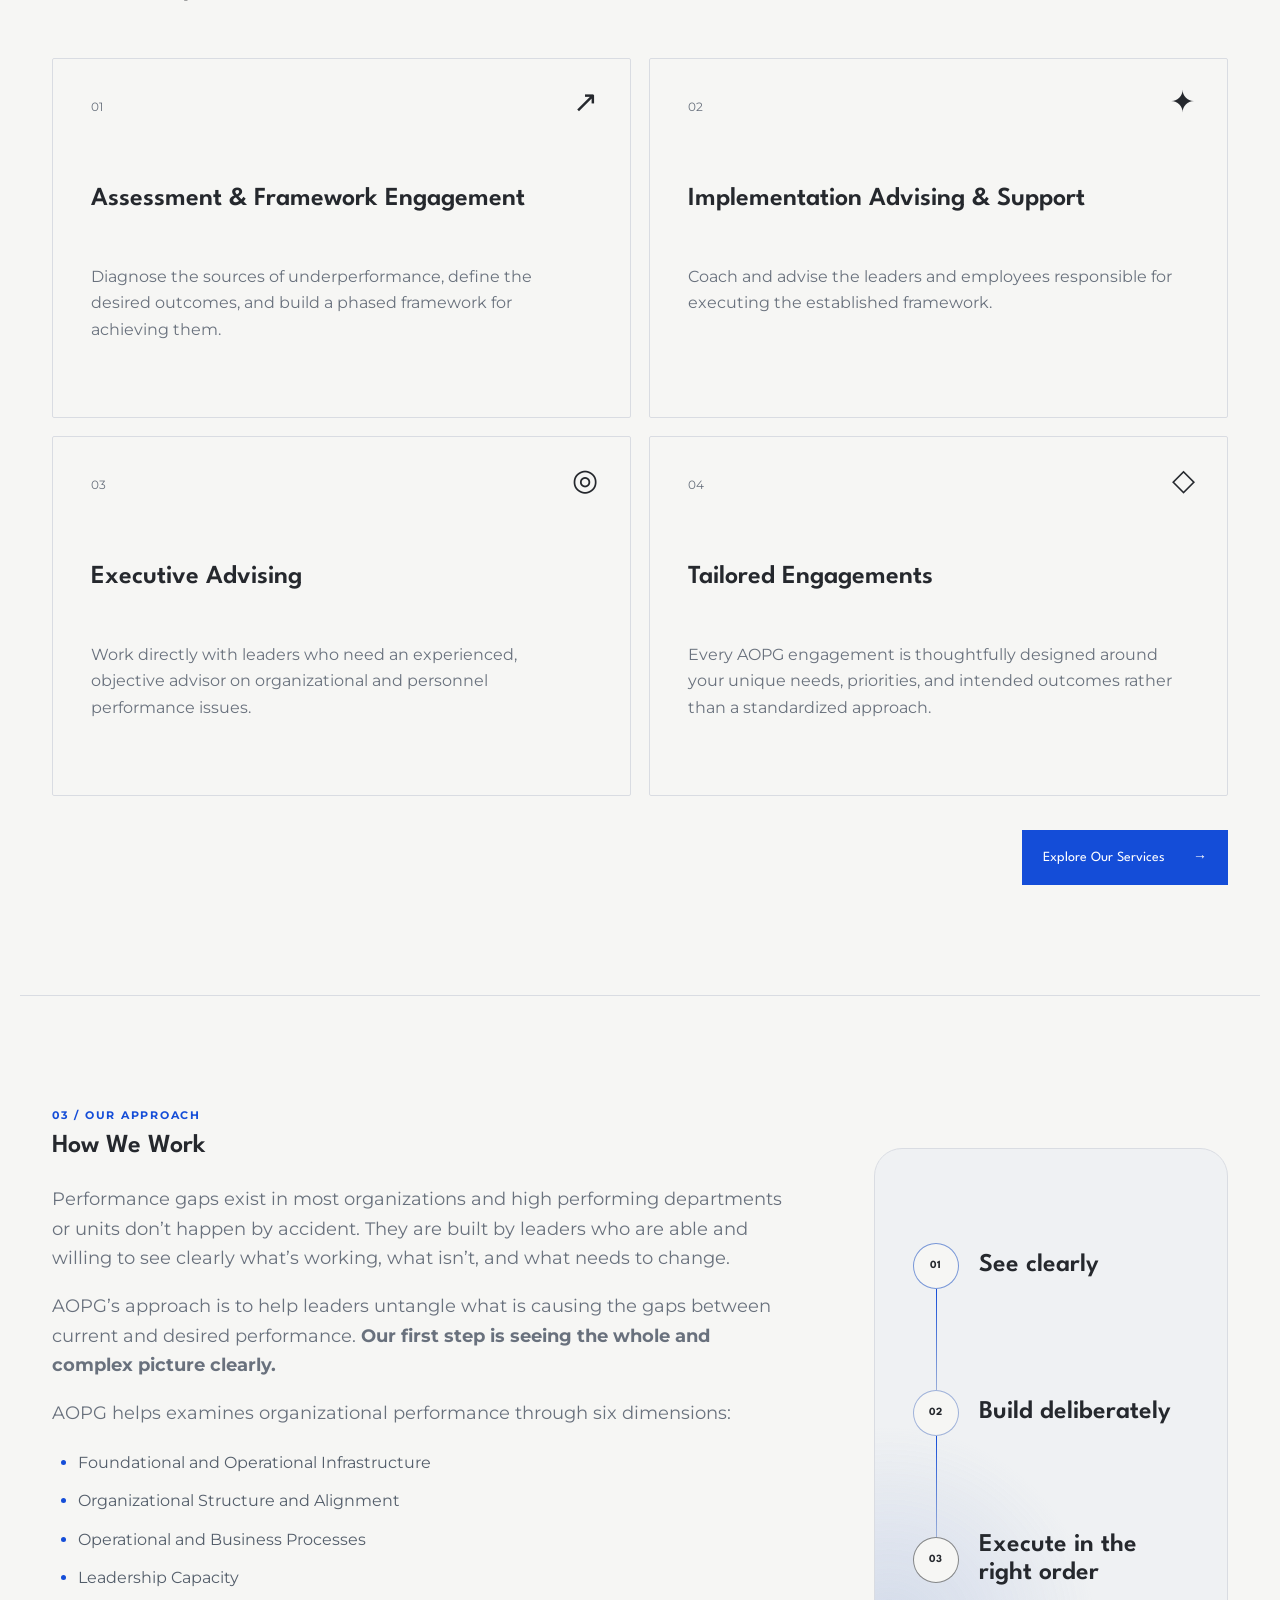
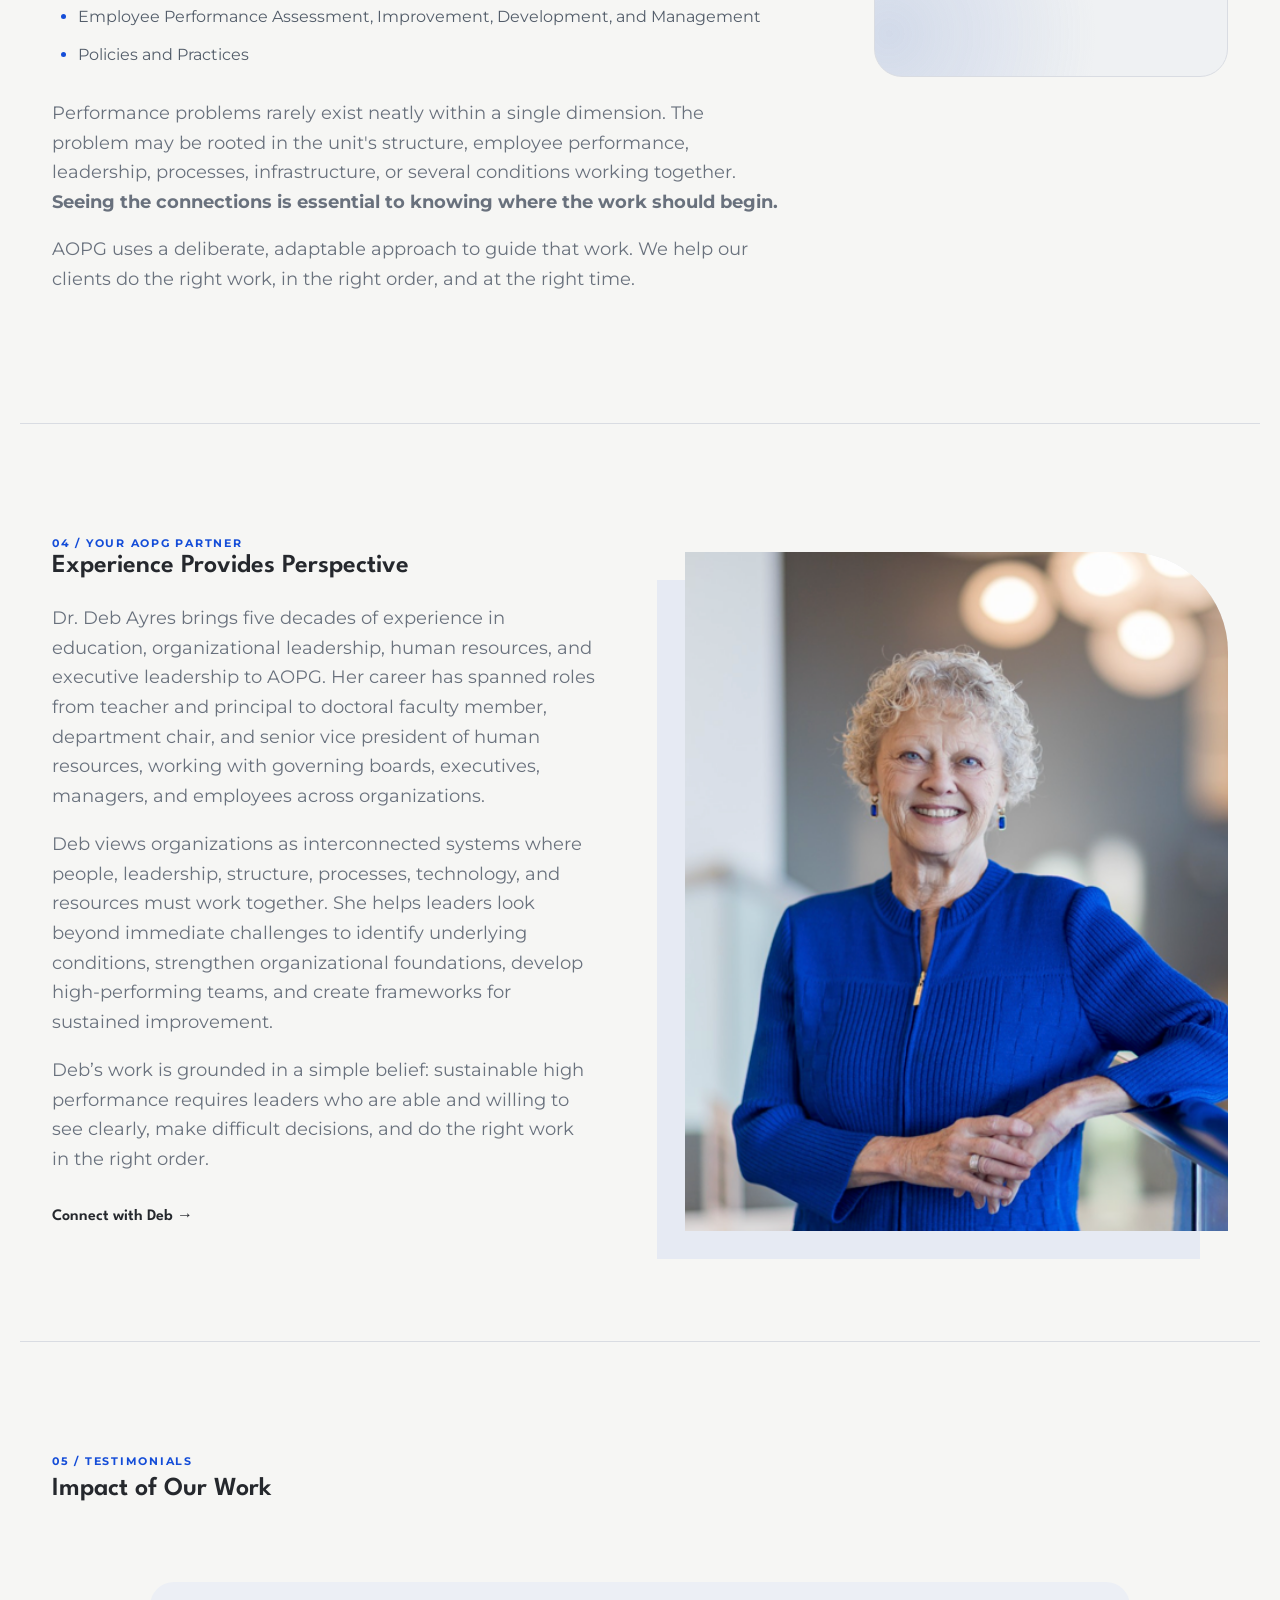
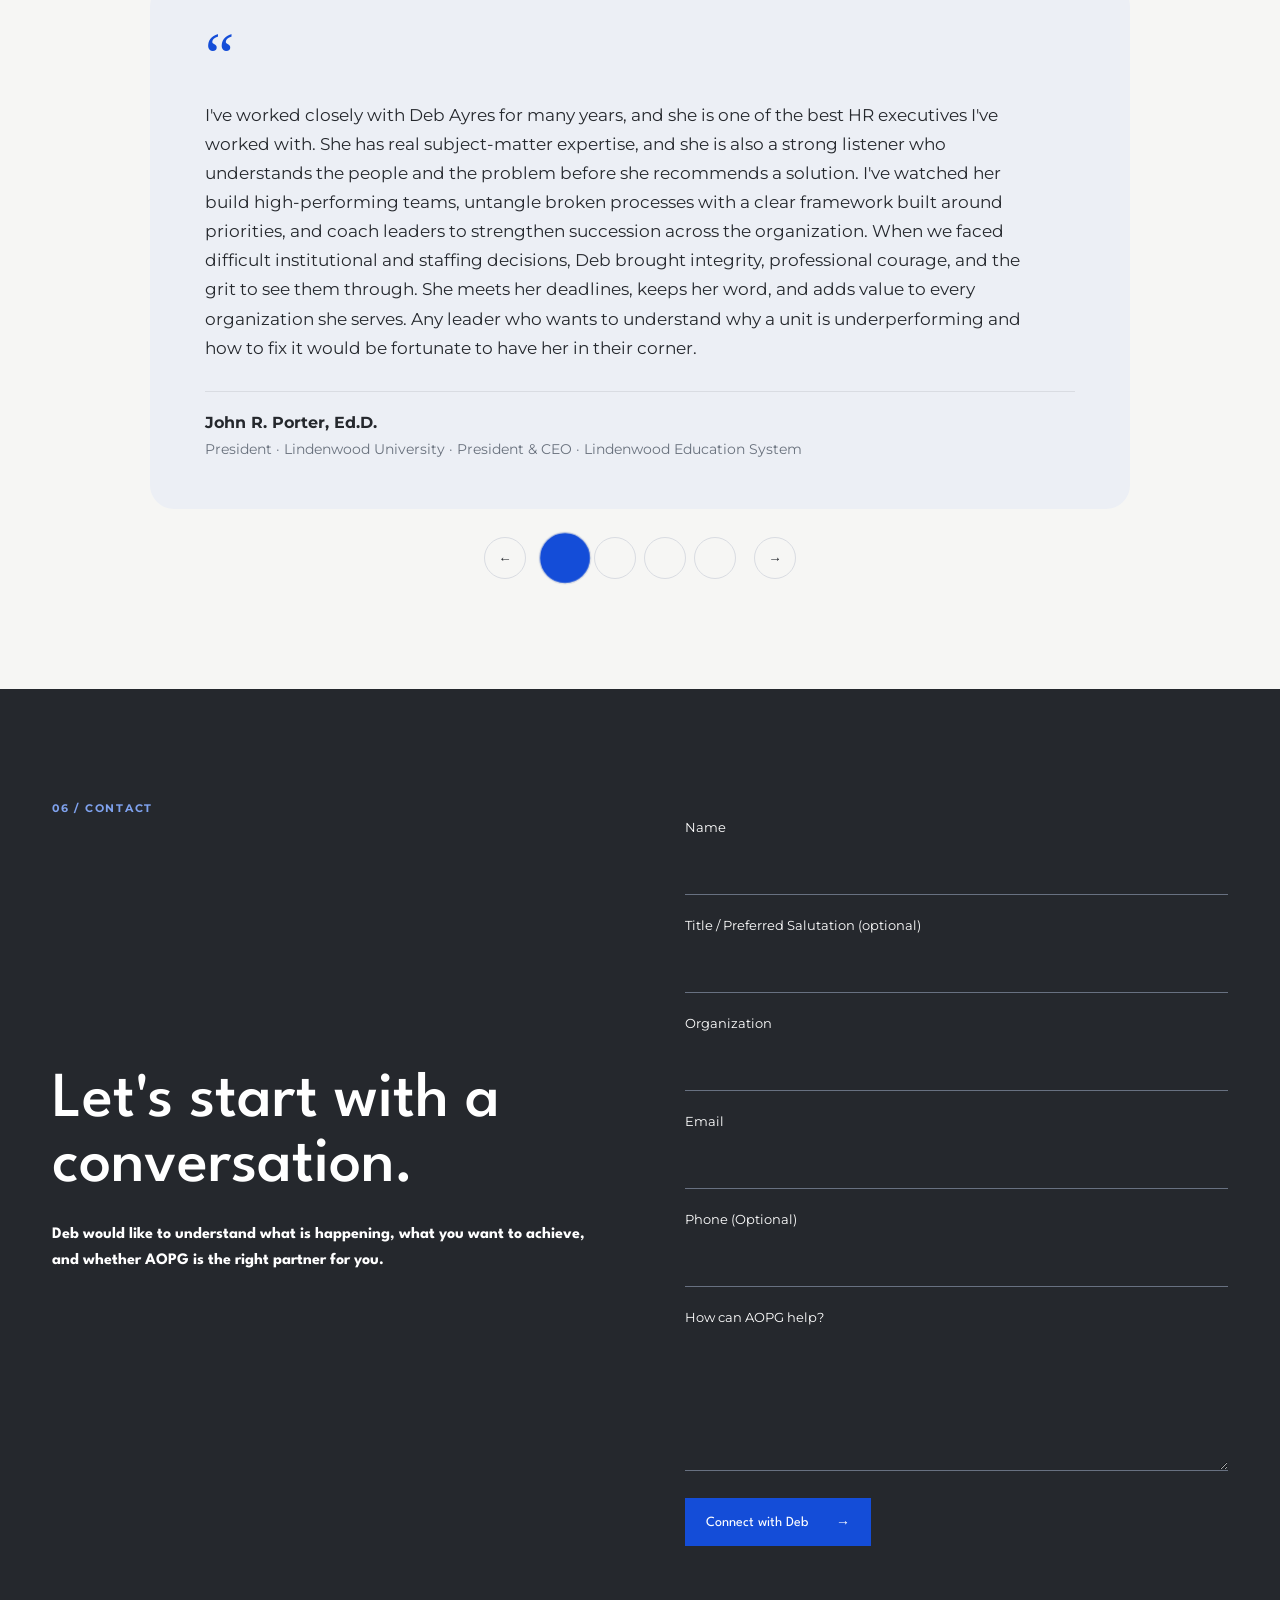
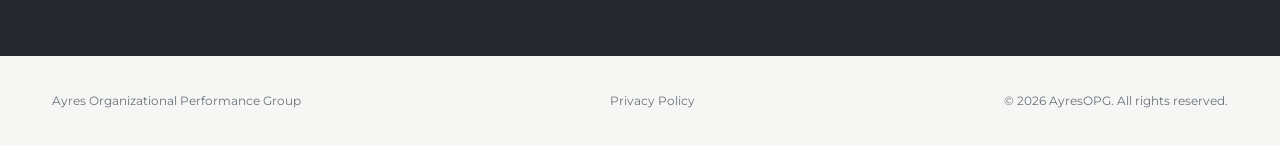
==== commit 12700f4a: "Add files via upload" ====
--- a/index.html
+++ b/index.html
@@ -8,6 +8,9 @@
   <link rel="preconnect" href="https://fonts.googleapis.com">
   <link rel="preconnect" href="https://fonts.gstatic.com" crossorigin>
   <link href="https://fonts.googleapis.com/css2?family=League+Spartan:wght@400;500;600;700&family=Montserrat:wght@400;500;600;700&display=swap" rel="stylesheet">
+  <!-- Favicons -->
+  <link rel="icon" type="image/png" sizes="32x32" href="favicon-32x32.png">
+  <link rel="icon" type="image/png" sizes="16x16" href="favicon-16x16.png">
   <link rel="stylesheet" href="styles.css">
 </head>
 <body>
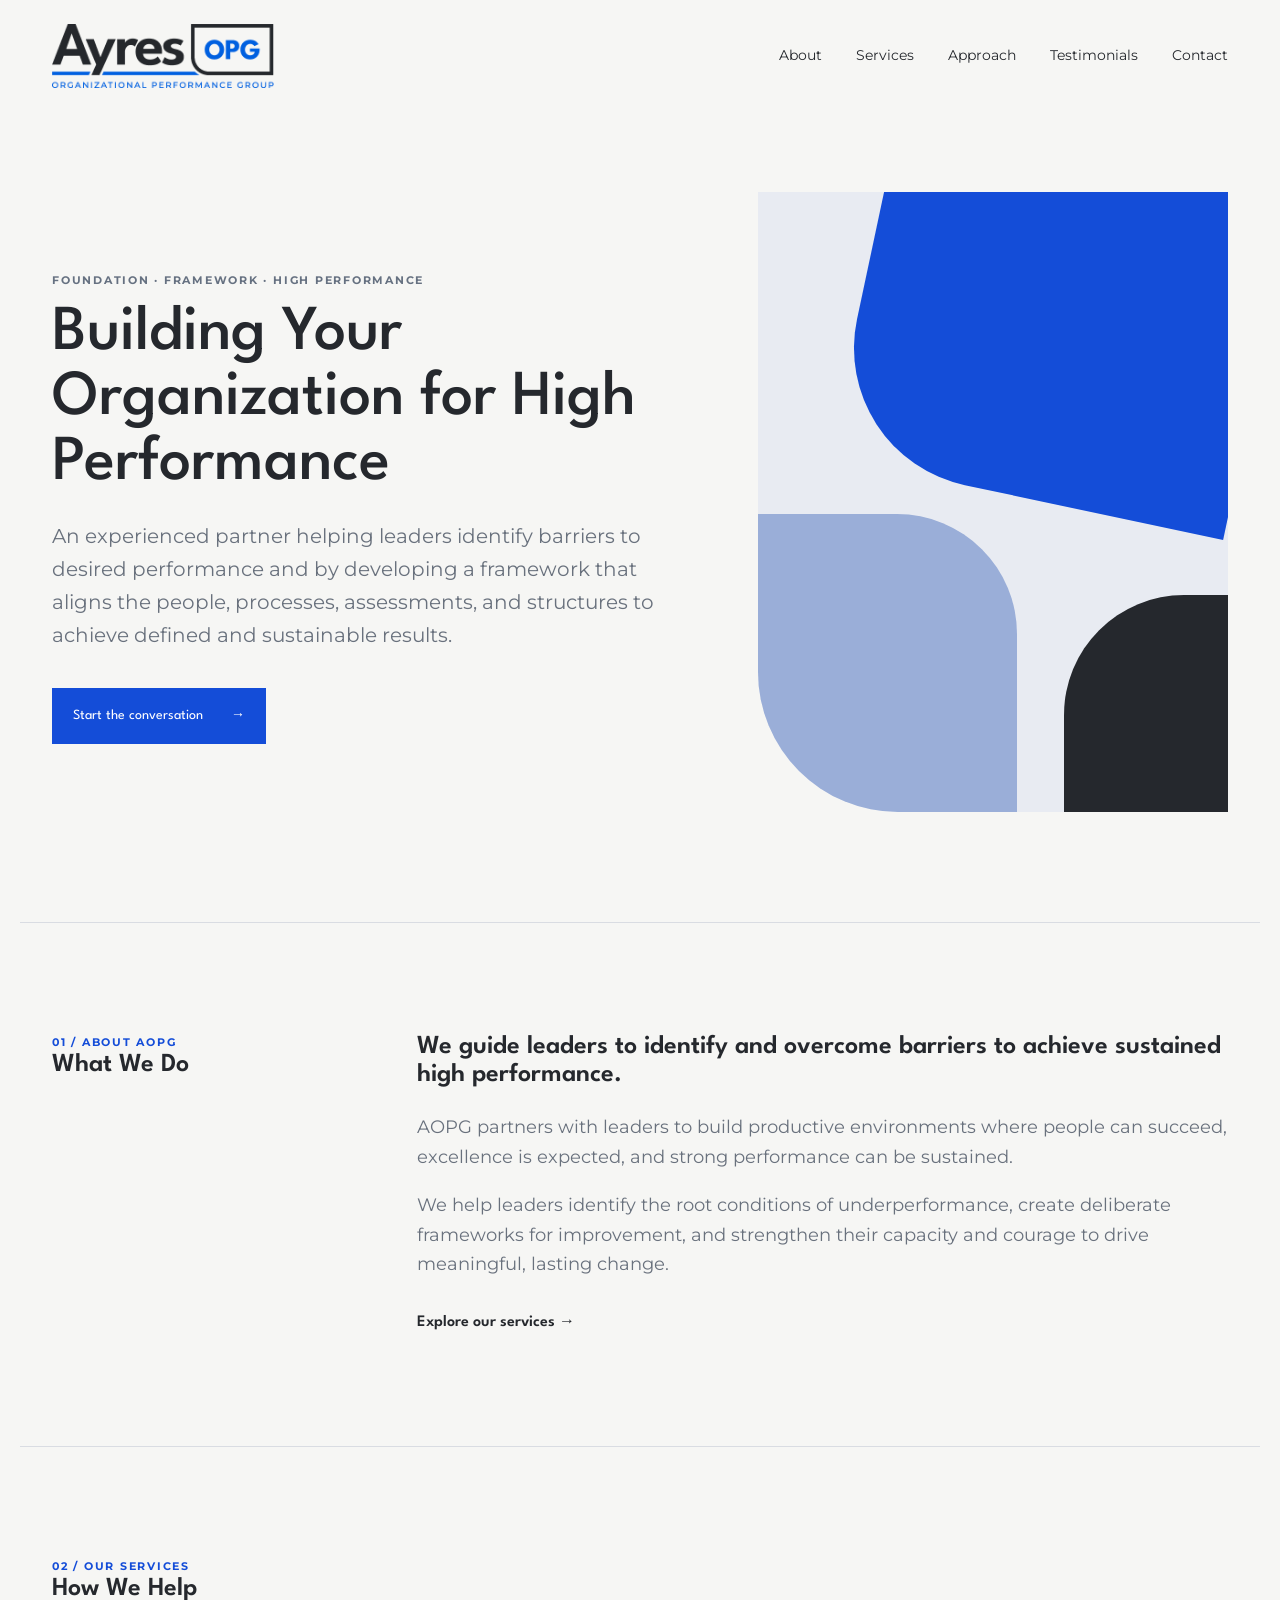
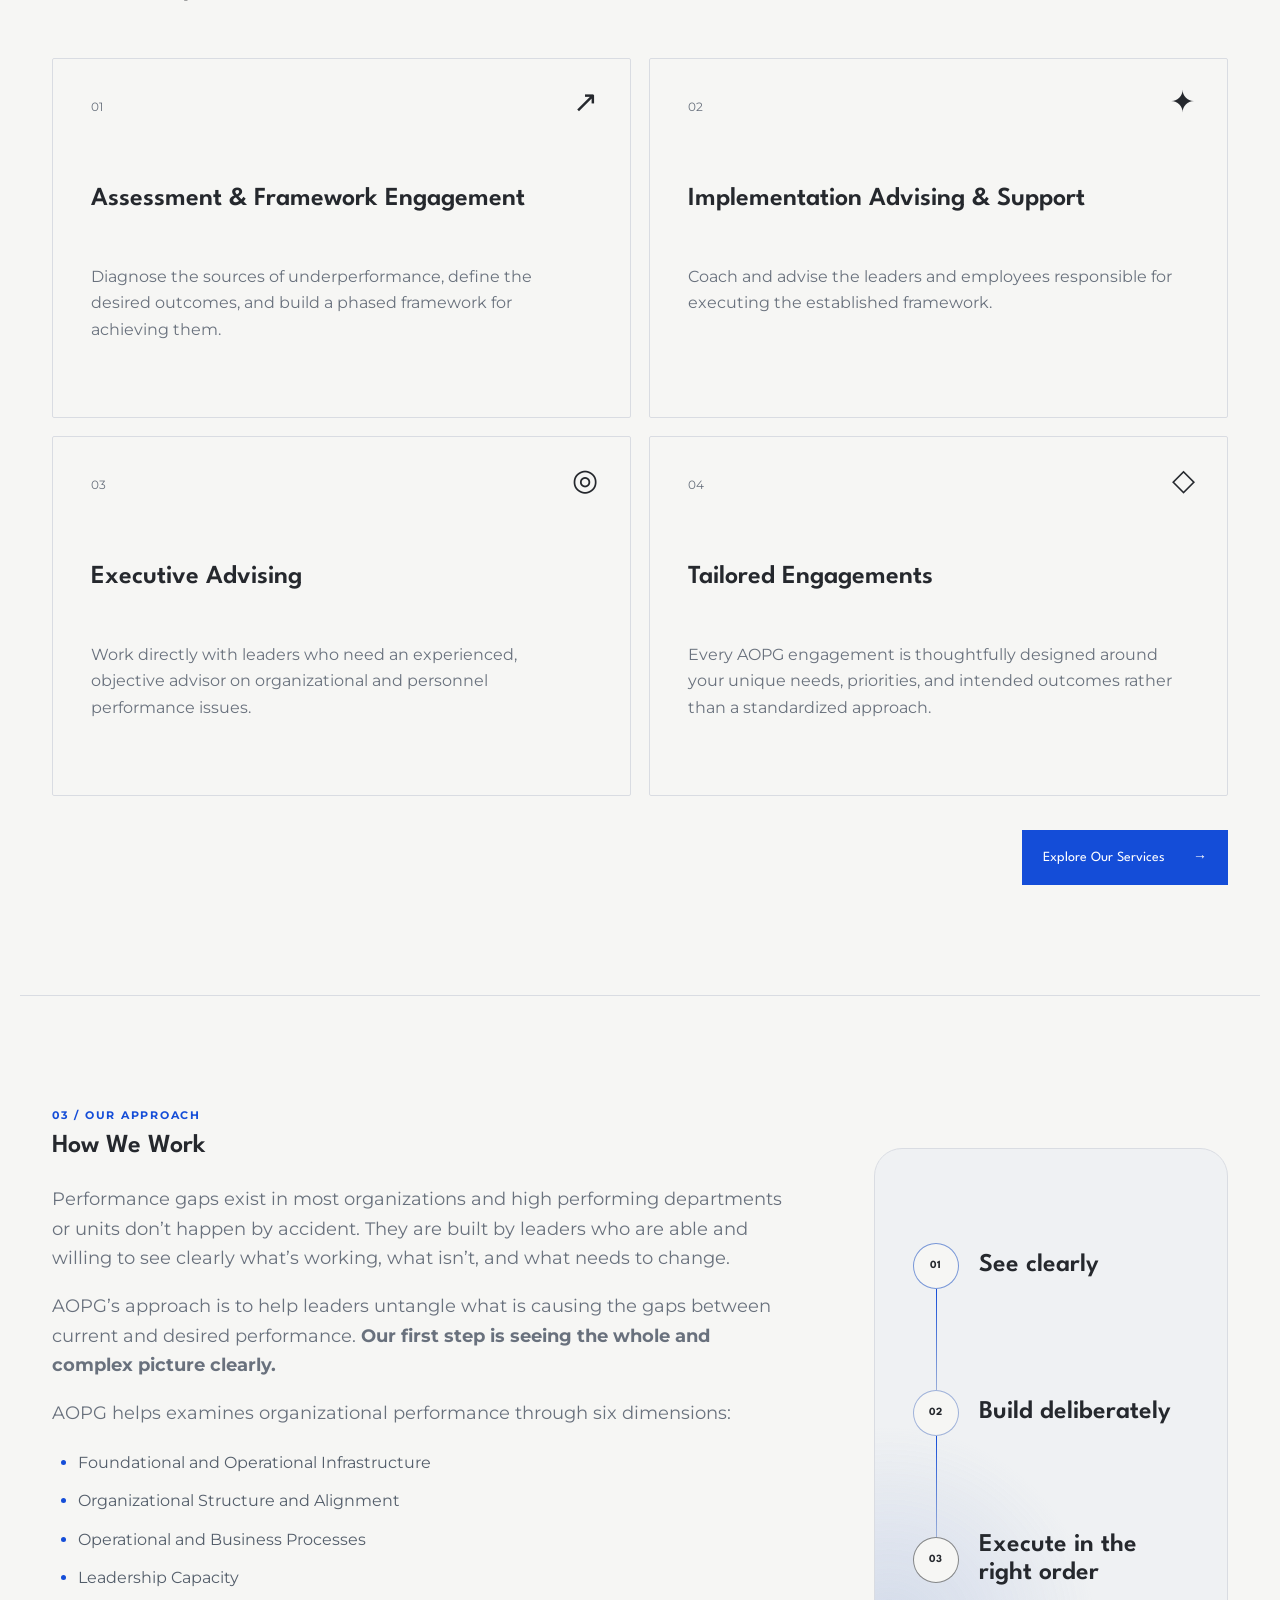
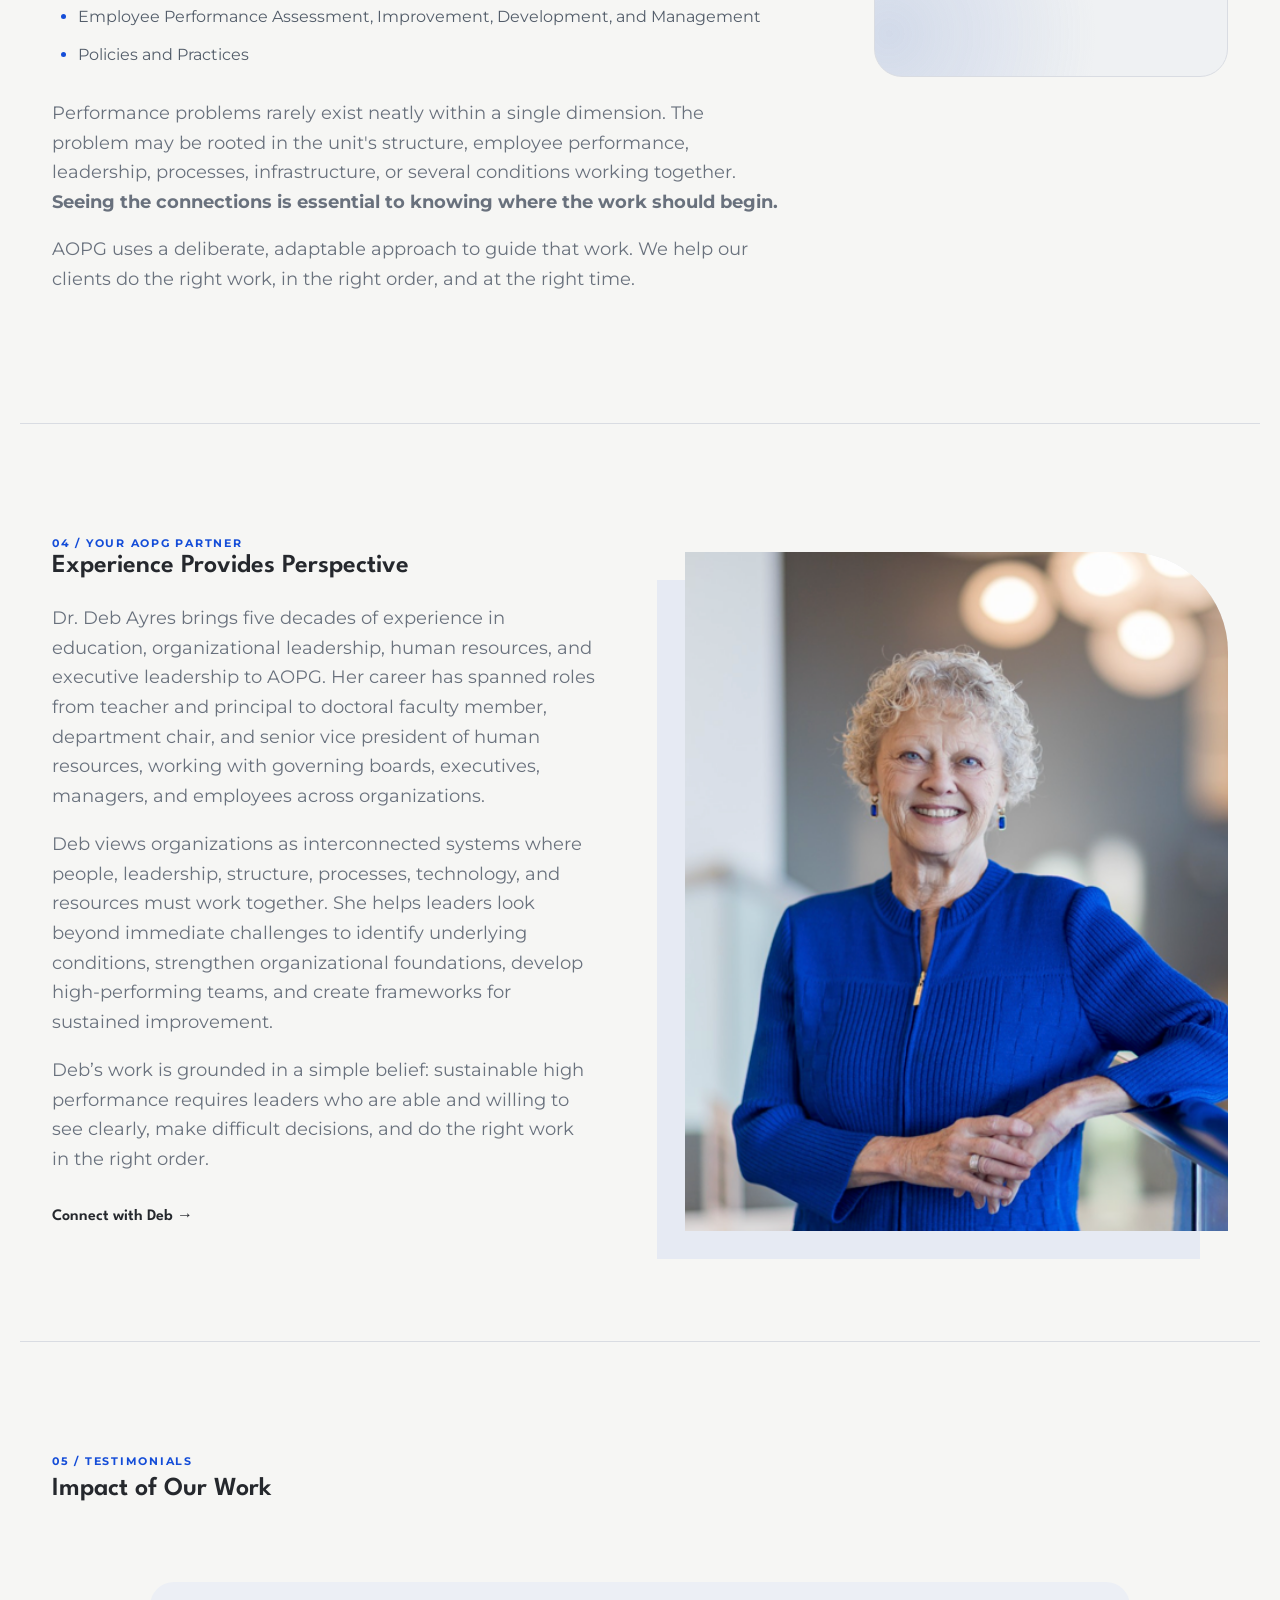
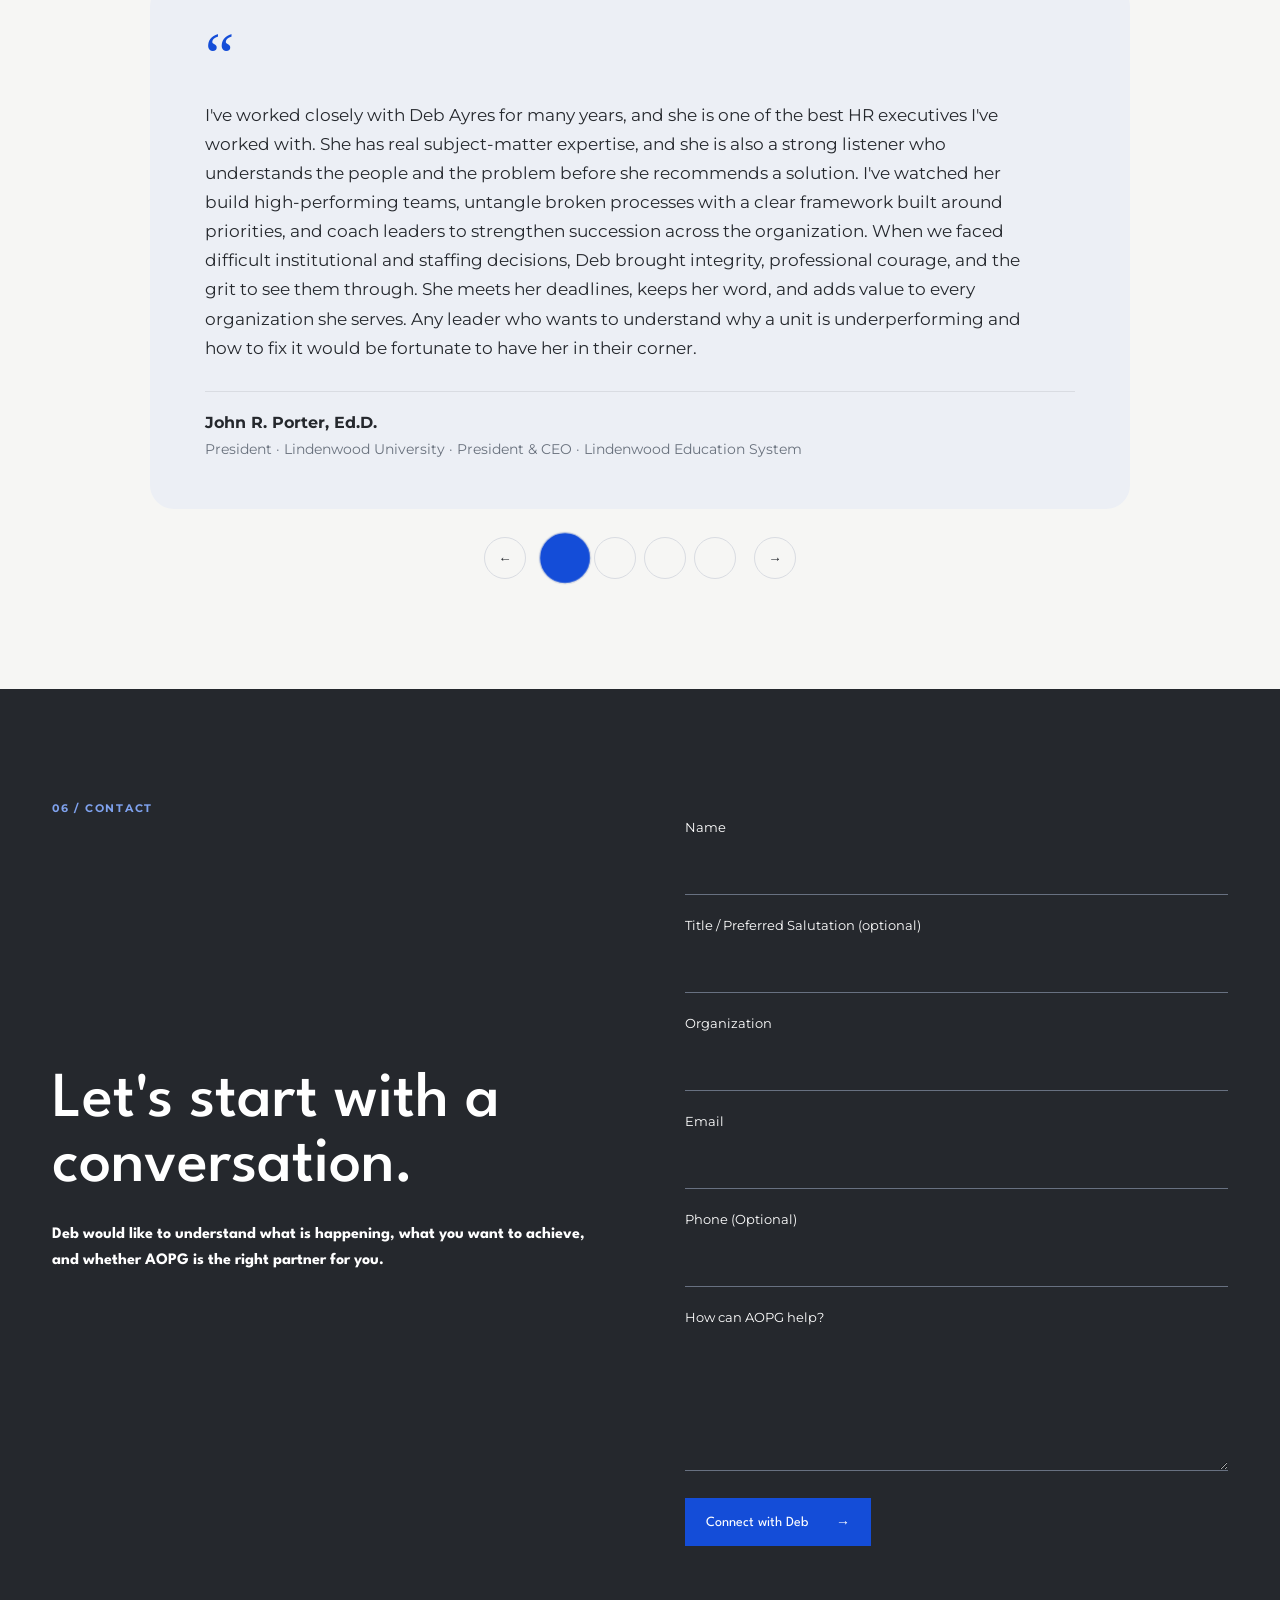
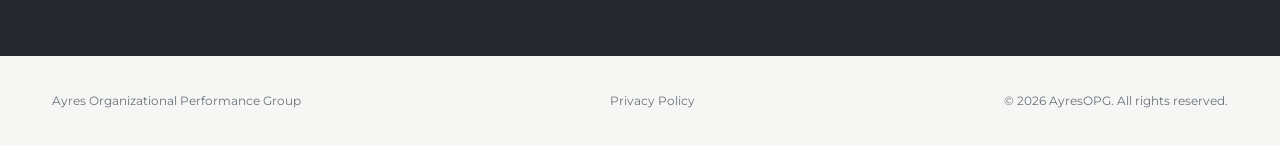
==== commit 3ad4e38e: "Add files via upload" ====
--- a/index.html
+++ b/index.html
@@ -31,7 +31,7 @@
     <section class="hero section">
       <div class="hero-copy">
         <p class="eyebrow">Foundation · Framework · High Performance</p>
-        <h2>Building Your Organization for High Performance.</h2>
+        <h2>Building Your Organization for High Performance</h2>
         <p class="lead">An experienced partner helping leaders identify barriers to desired performance and by developing a framework that aligns the people, processes, assessments, and structures to achieve defined and sustainable results.</p>
         <a class="button" href="#contact">Start the conversation <span>→</span></a>
       </div>
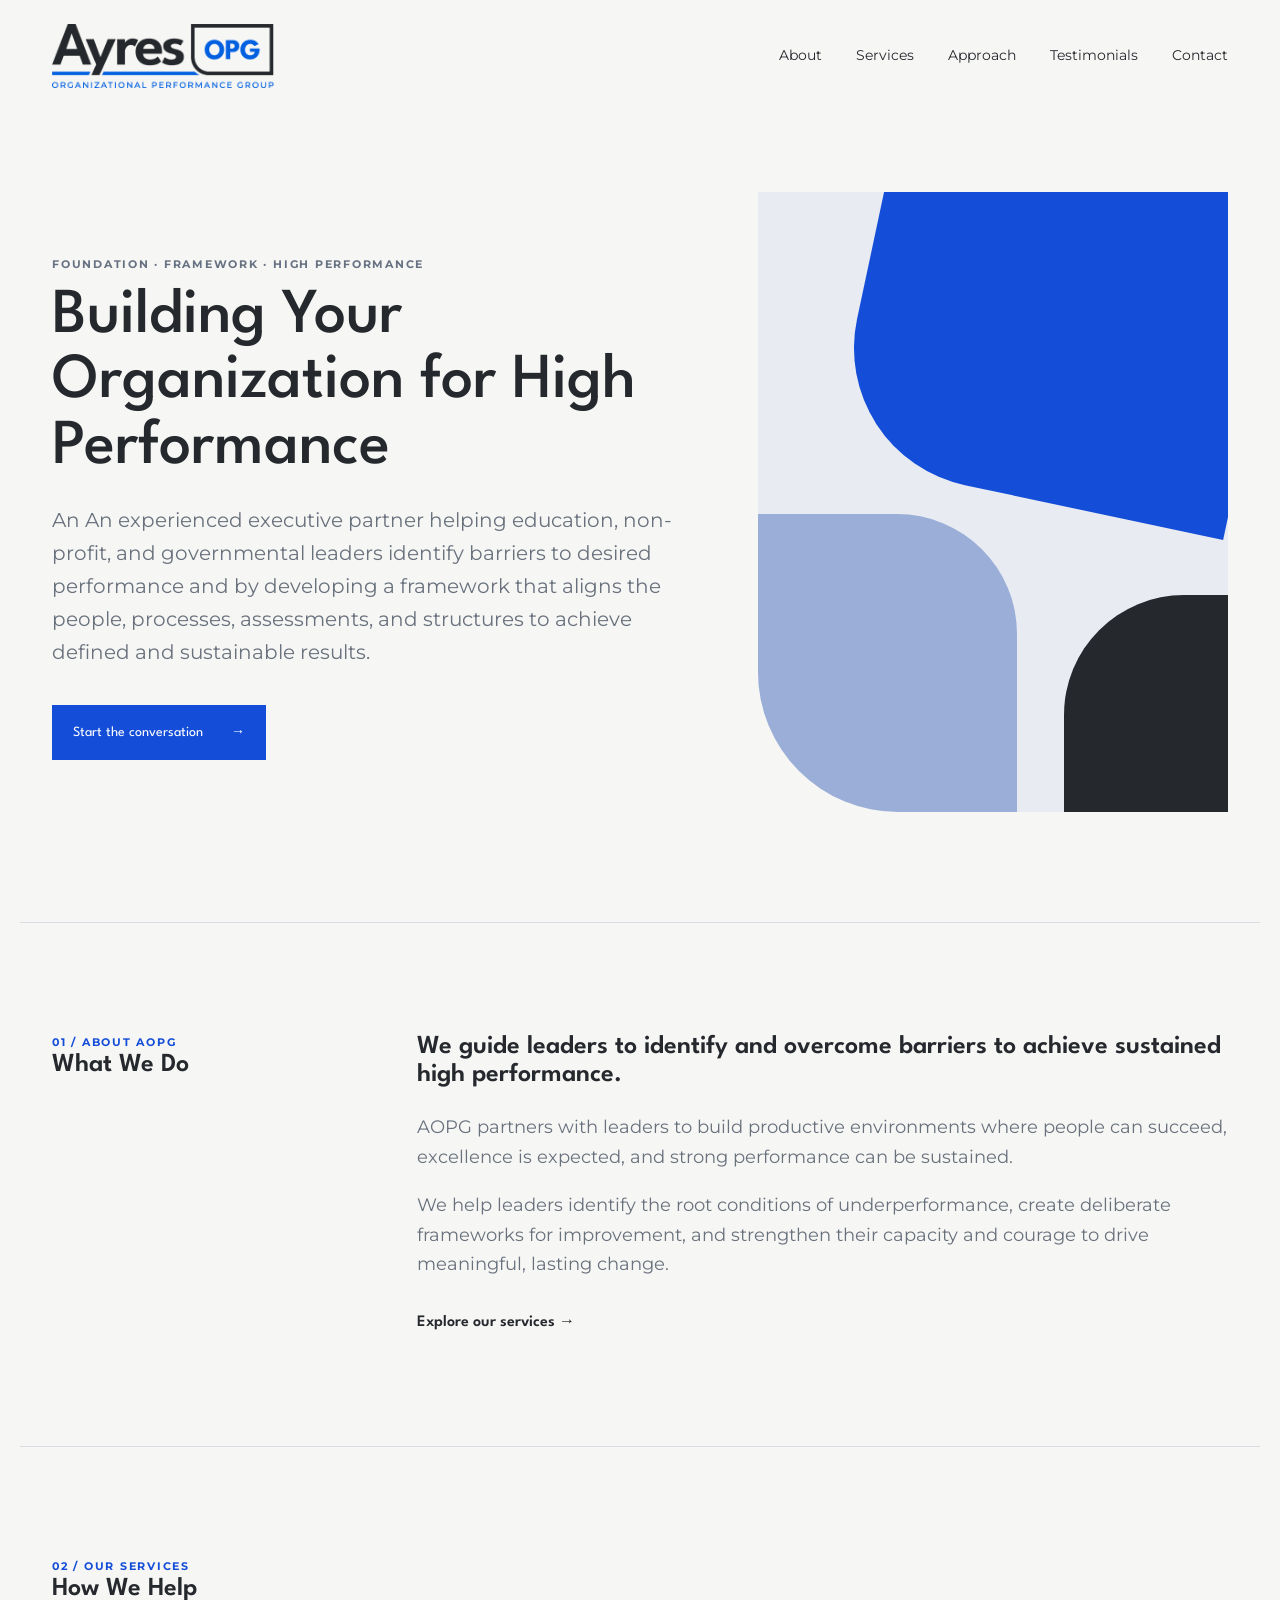
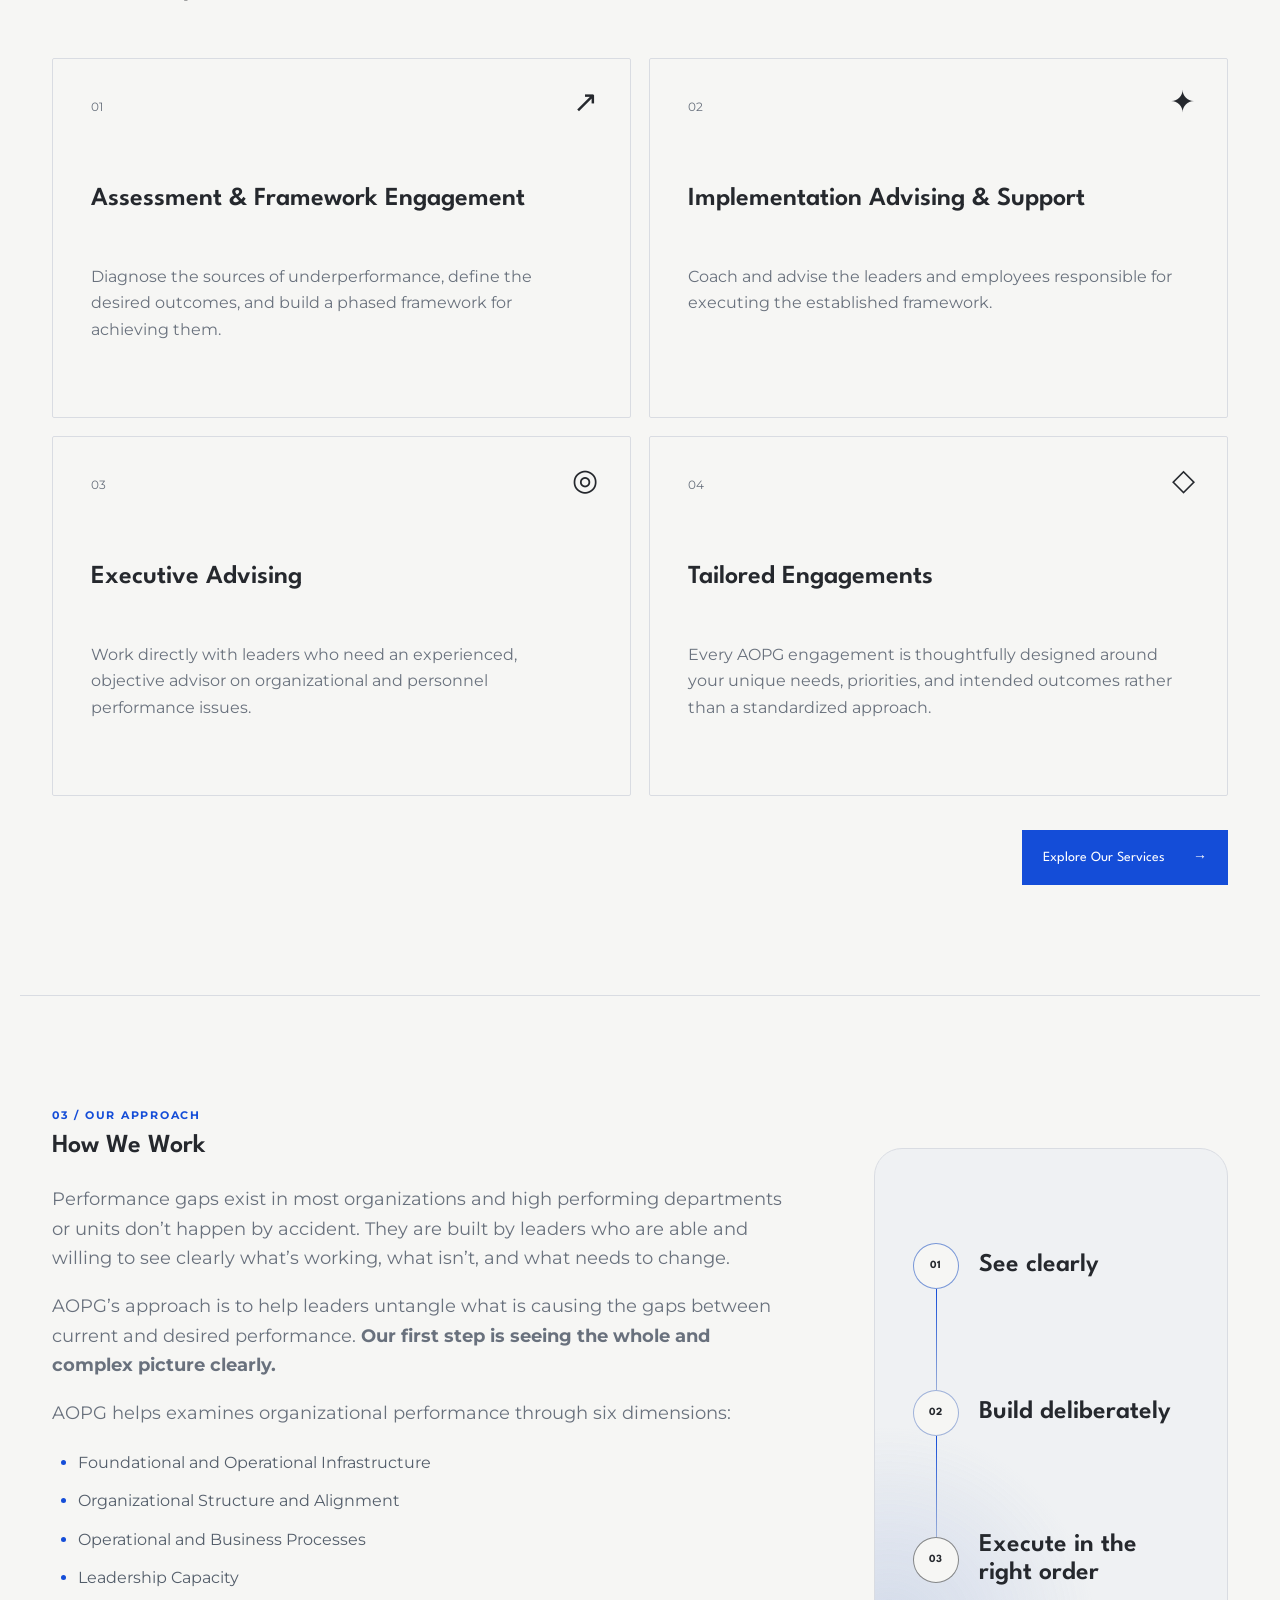
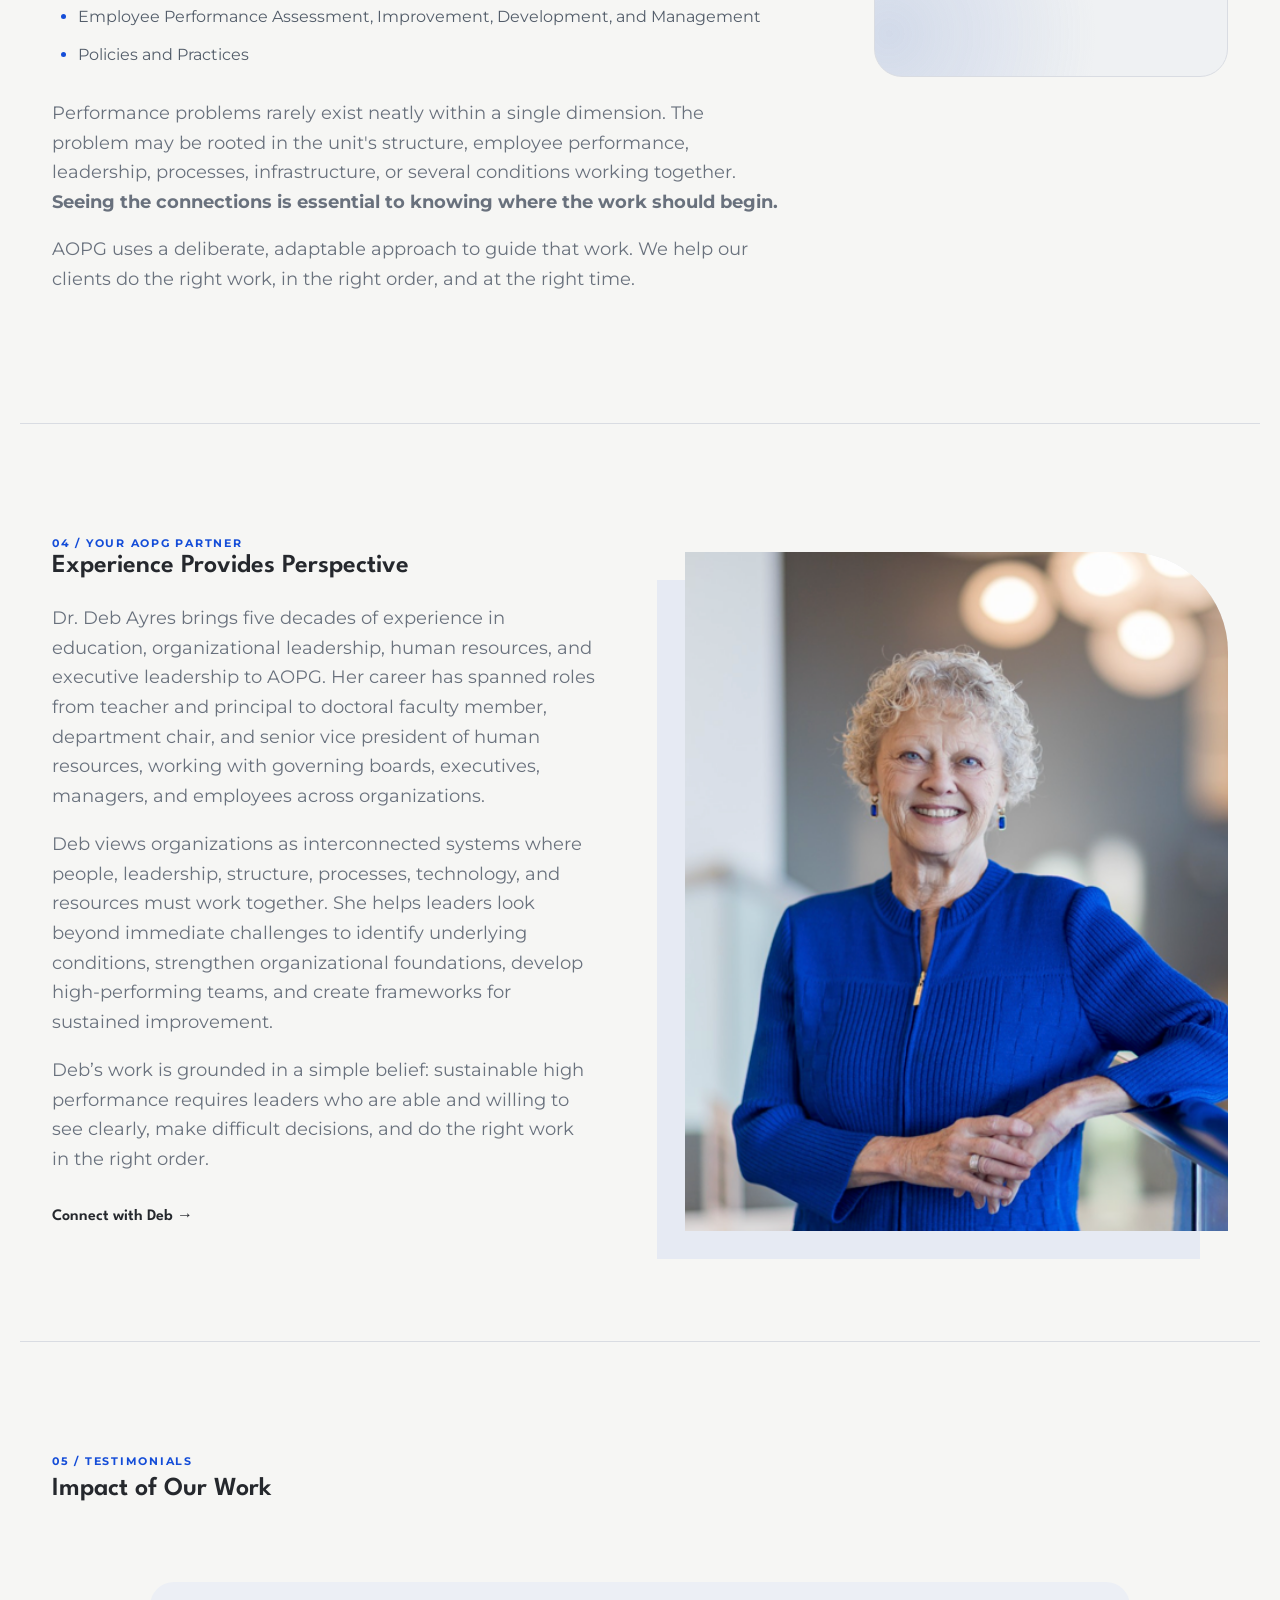
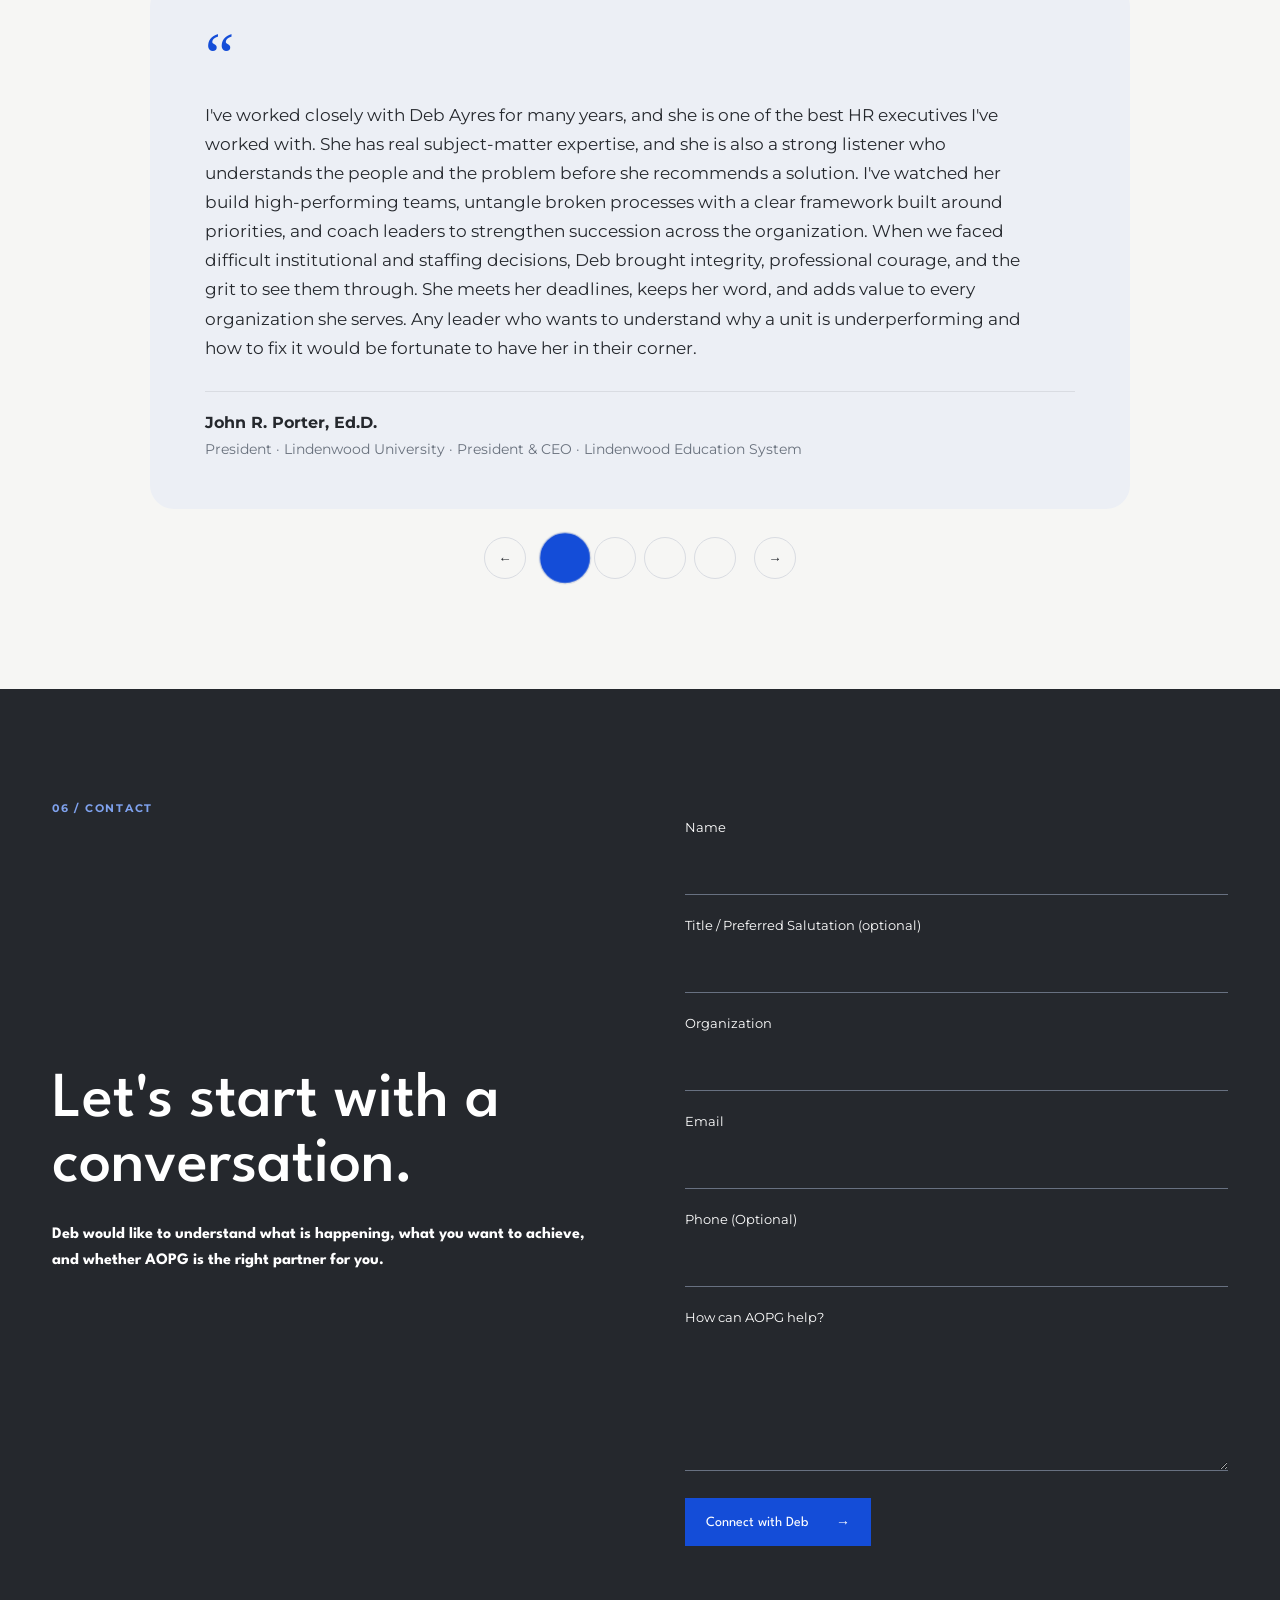
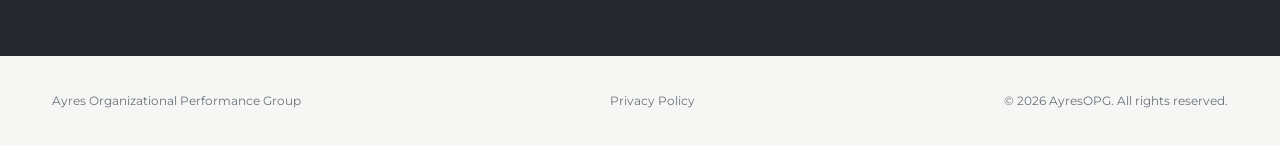
==== commit 40d8ca9a: "Add files via upload" ====
--- a/index.html
+++ b/index.html
@@ -32,7 +32,7 @@
       <div class="hero-copy">
         <p class="eyebrow">Foundation · Framework · High Performance</p>
         <h2>Building Your Organization for High Performance</h2>
-        <p class="lead">An experienced partner helping leaders identify barriers to desired performance and by developing a framework that aligns the people, processes, assessments, and structures to achieve defined and sustainable results.</p>
+        <p class="lead">An An experienced executive partner helping education, non-profit, and governmental leaders identify barriers to desired performance and by developing a framework that aligns the people, processes, assessments, and structures to achieve defined and sustainable results.</p>
         <a class="button" href="#contact">Start the conversation <span>→</span></a>
       </div>
       <div class="hero-art" aria-hidden="true">
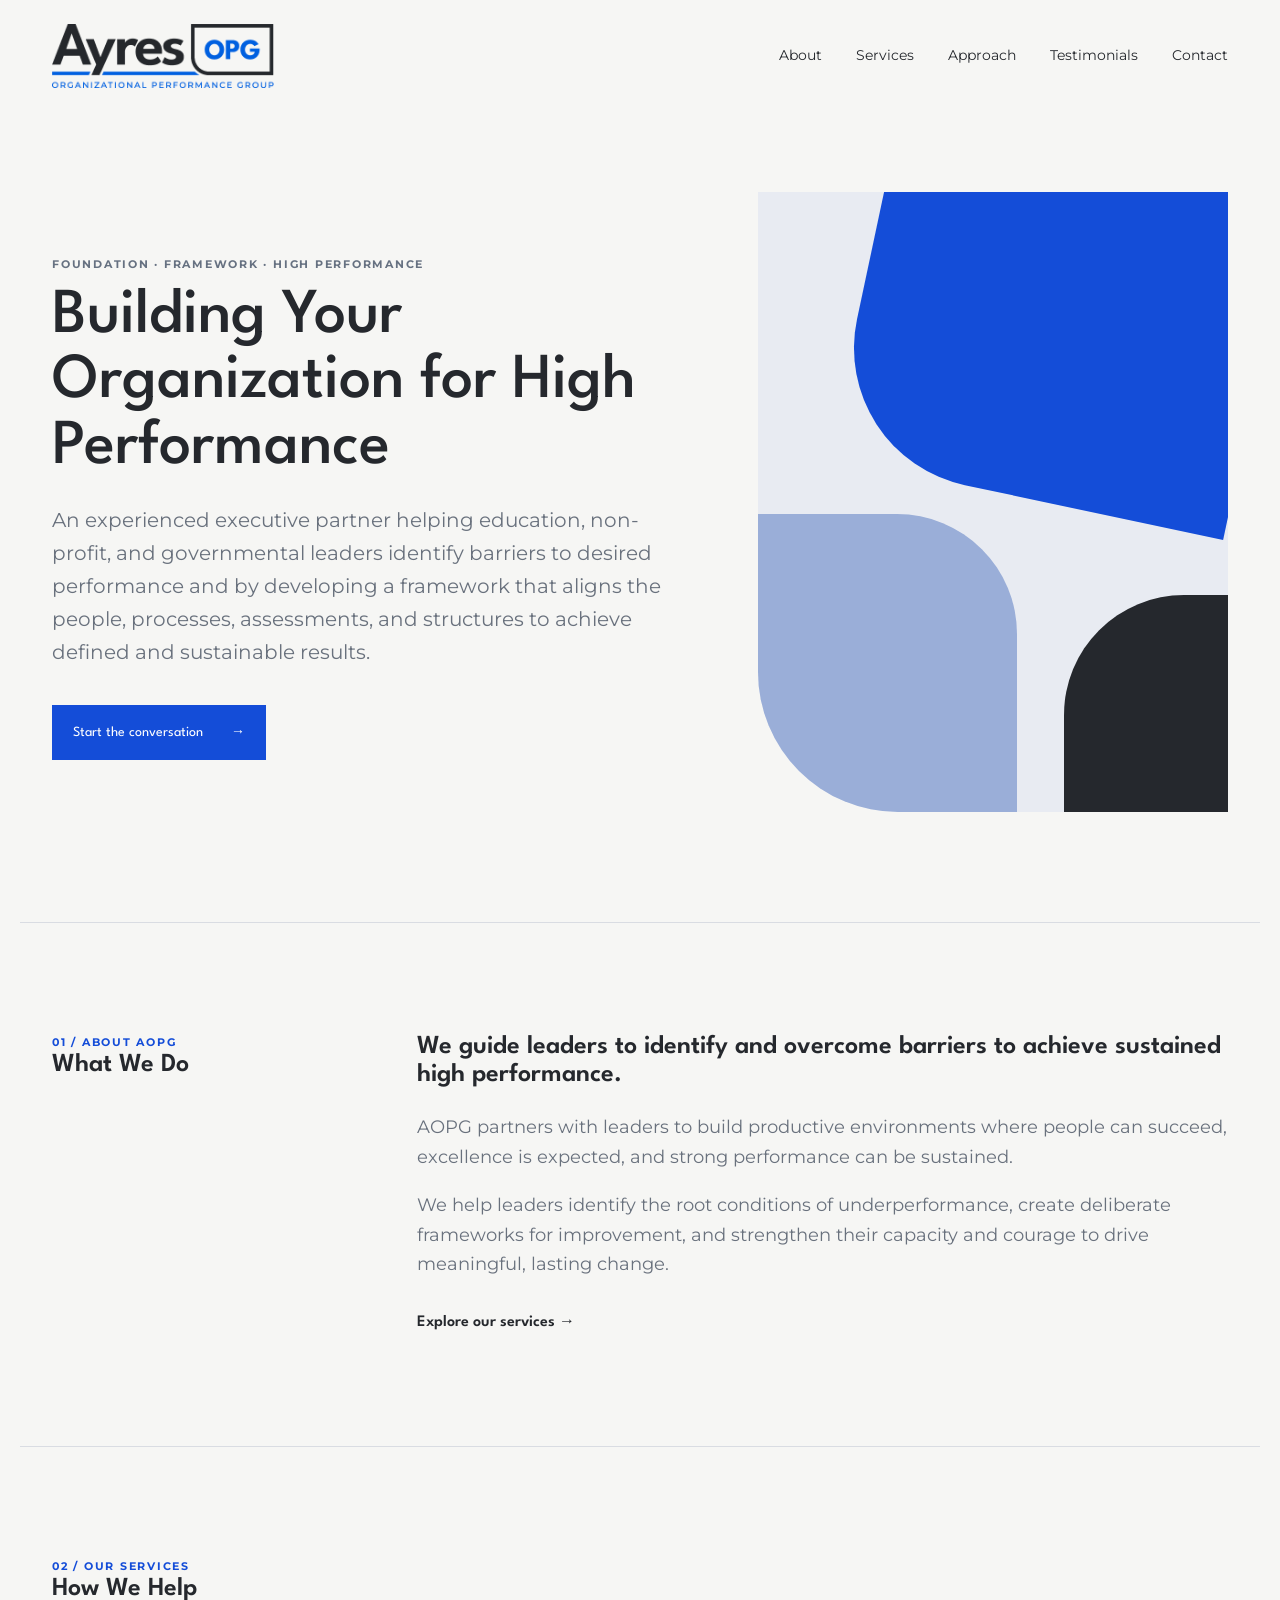
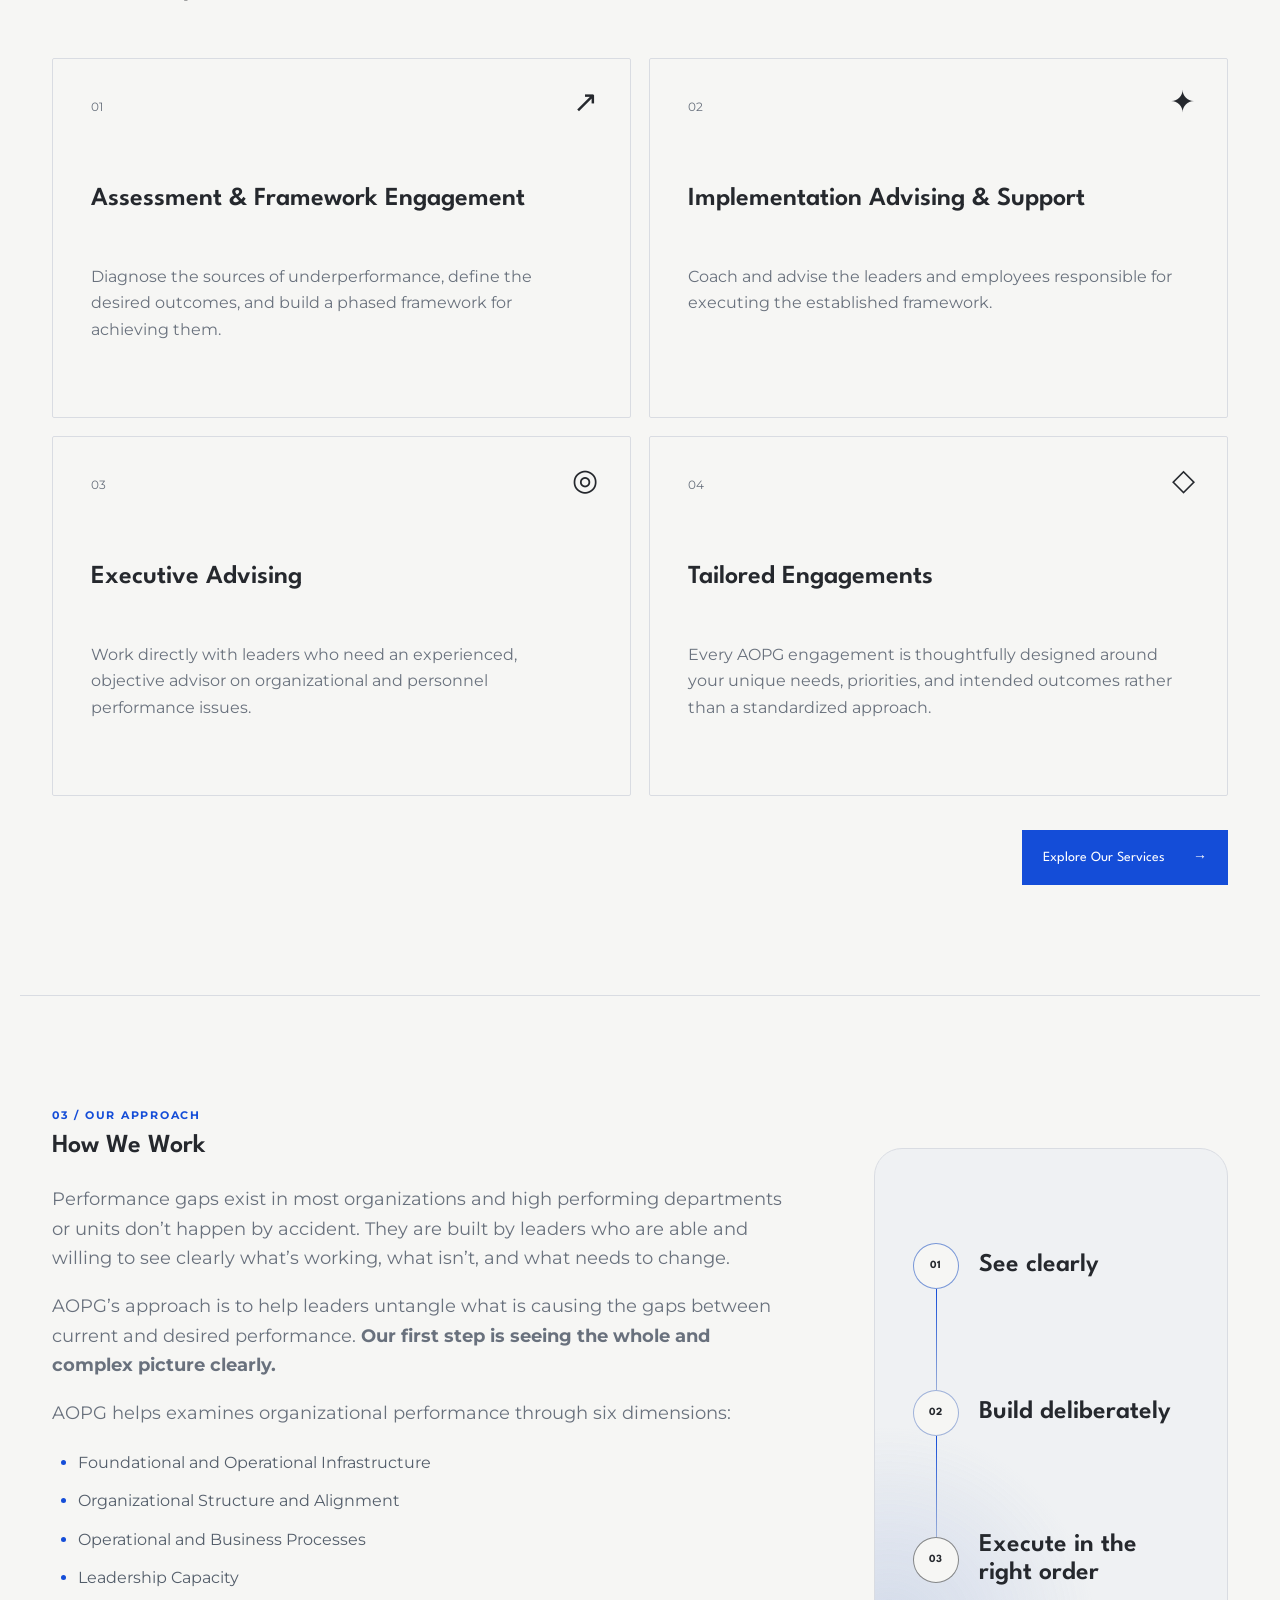
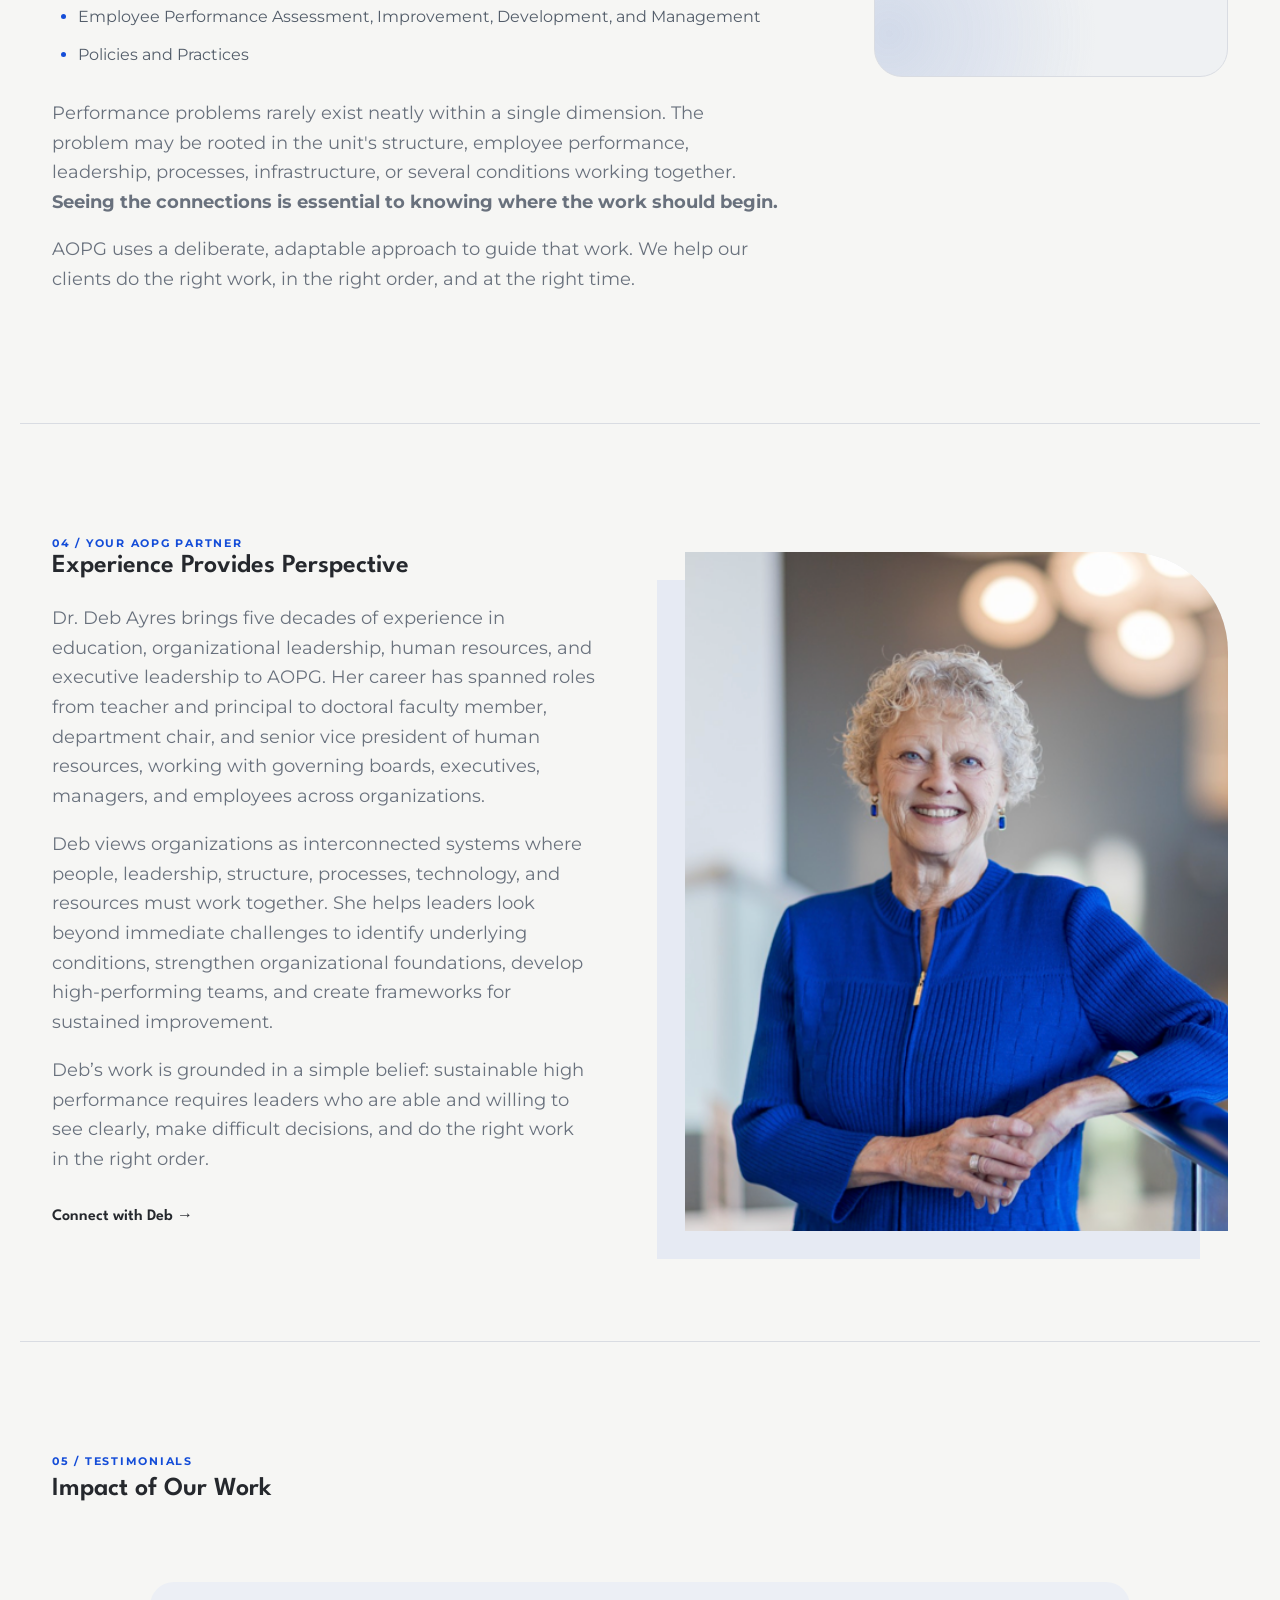
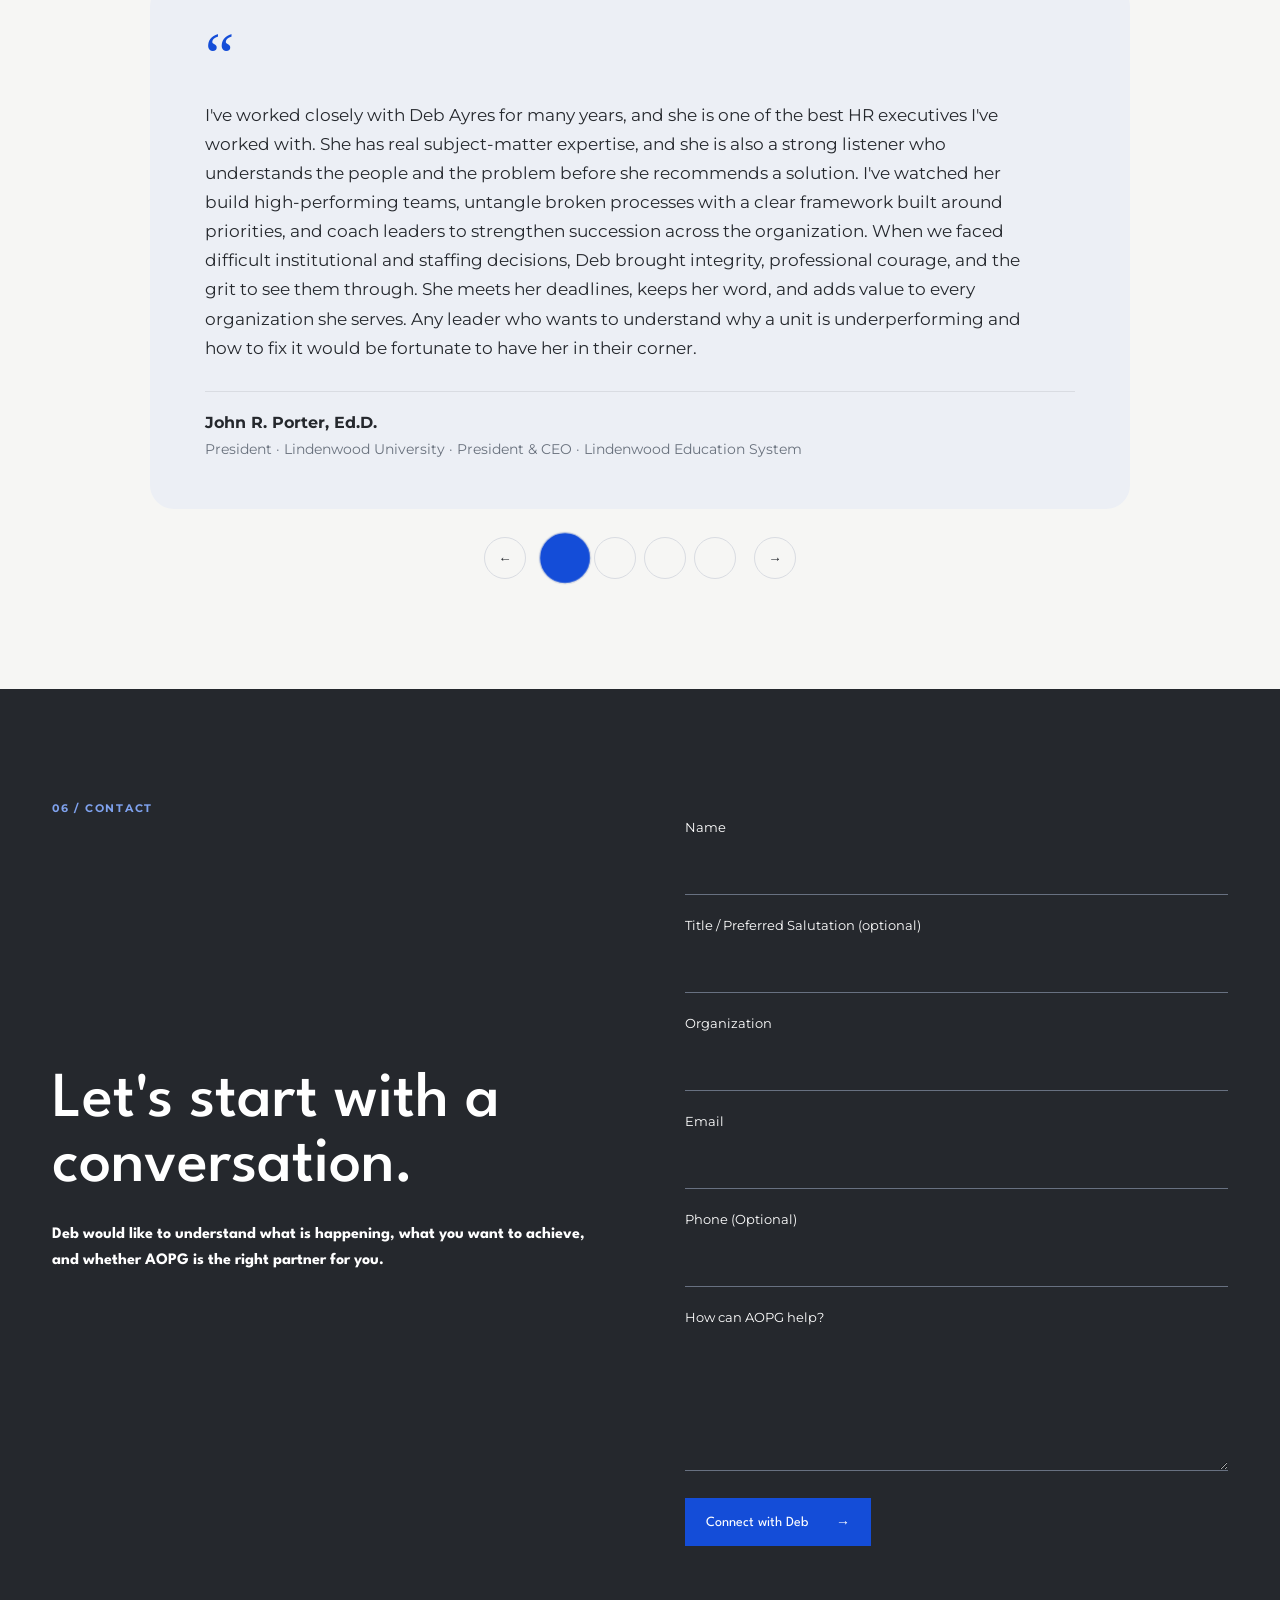
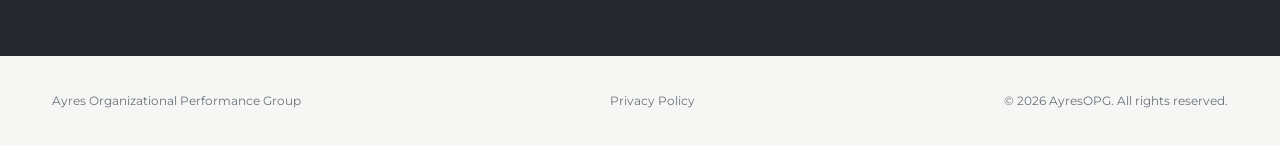
==== commit 6dce4ee0: "Add files via upload" ====
--- a/index.html
+++ b/index.html
@@ -32,7 +32,7 @@
       <div class="hero-copy">
         <p class="eyebrow">Foundation · Framework · High Performance</p>
         <h2>Building Your Organization for High Performance</h2>
-        <p class="lead">An An experienced executive partner helping education, non-profit, and governmental leaders identify barriers to desired performance and by developing a framework that aligns the people, processes, assessments, and structures to achieve defined and sustainable results.</p>
+        <p class="lead">An experienced executive partner helping education, non-profit, and governmental leaders identify barriers to desired performance and by developing a framework that aligns the people, processes, assessments, and structures to achieve defined and sustainable results.</p>
         <a class="button" href="#contact">Start the conversation <span>→</span></a>
       </div>
       <div class="hero-art" aria-hidden="true">
